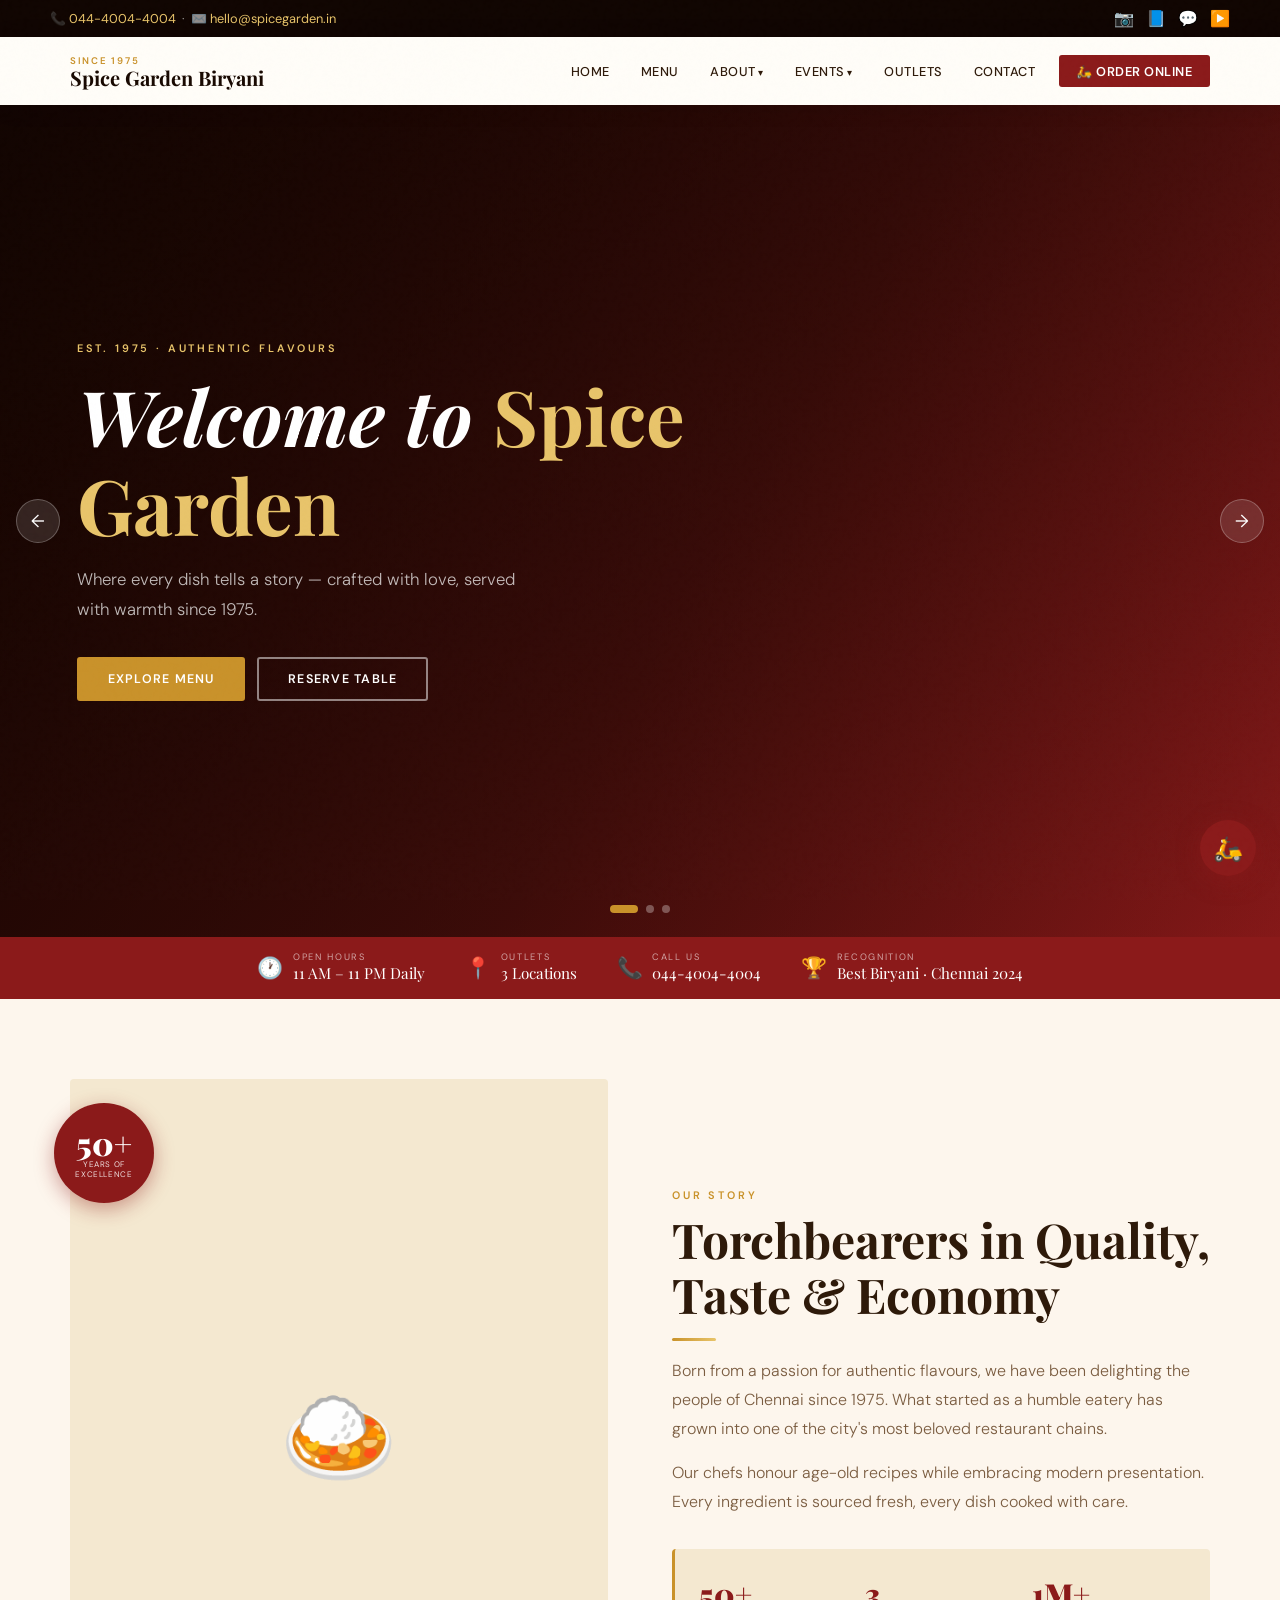
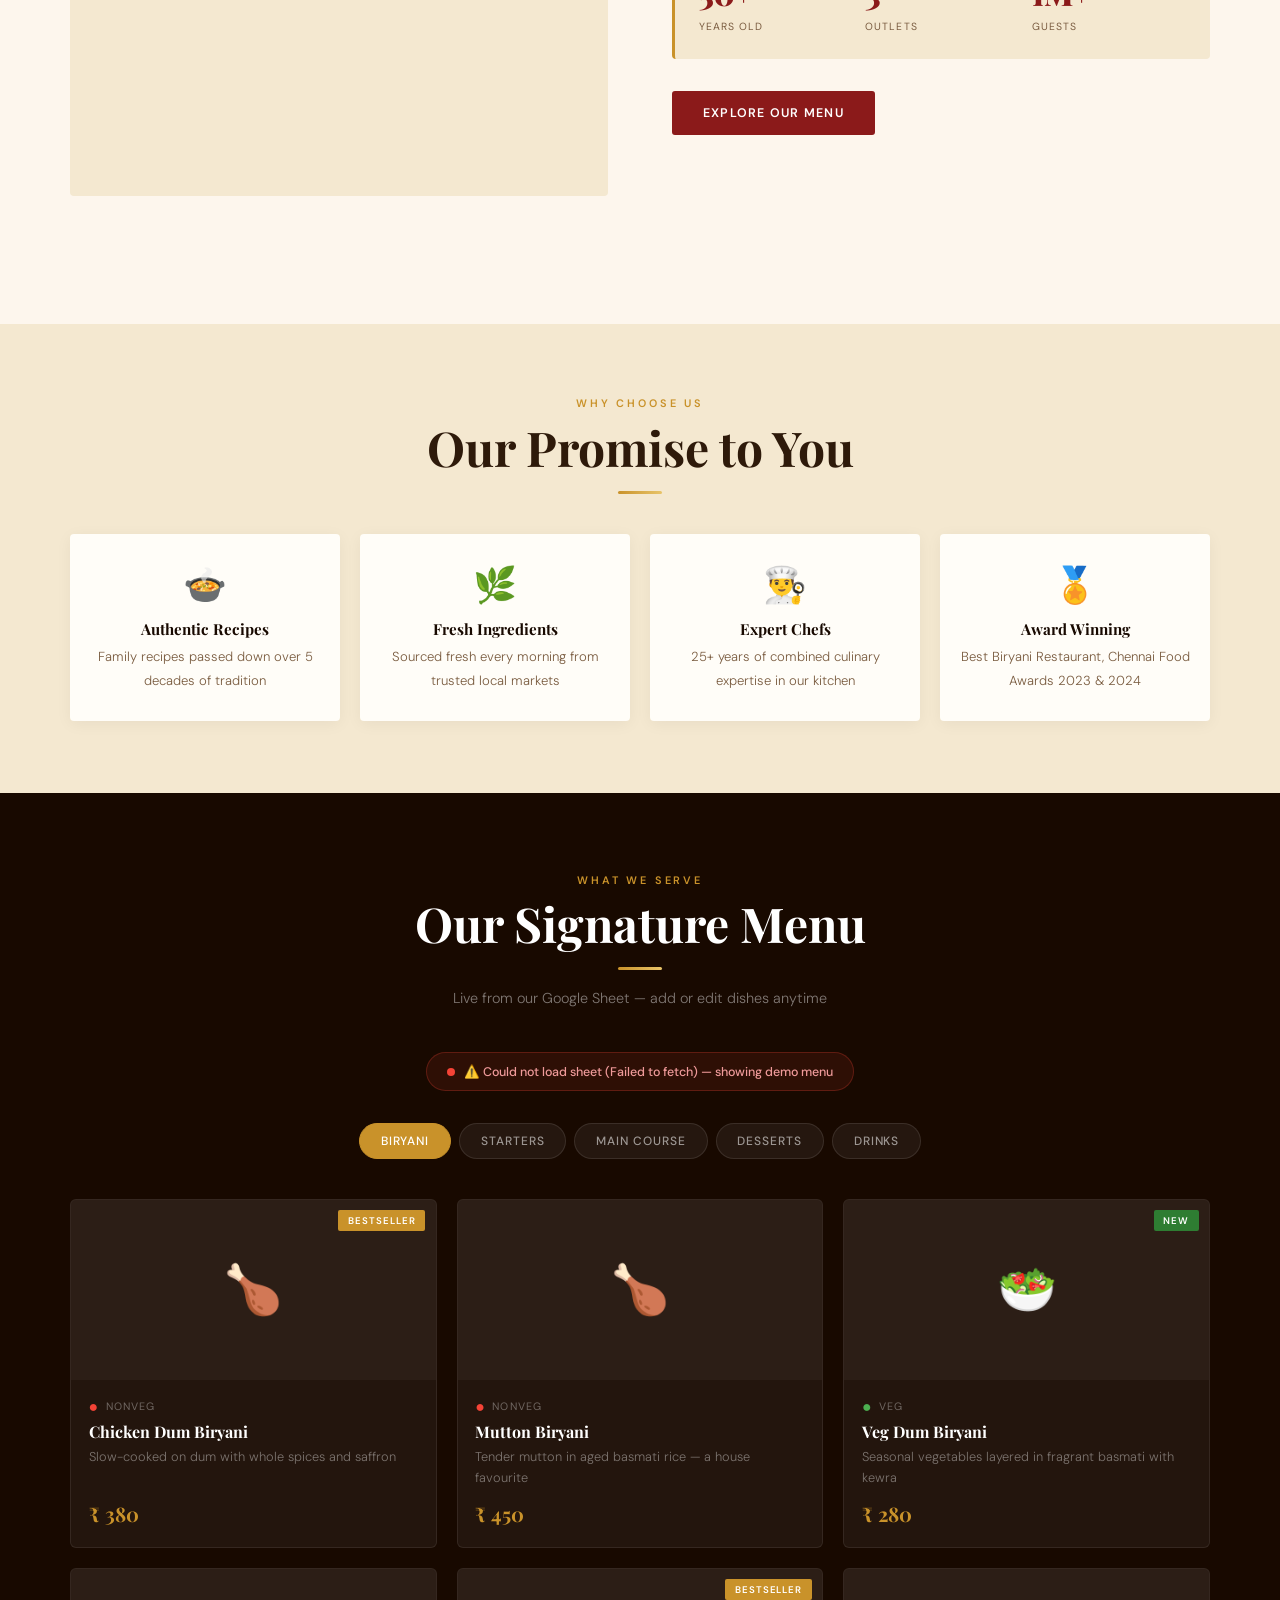
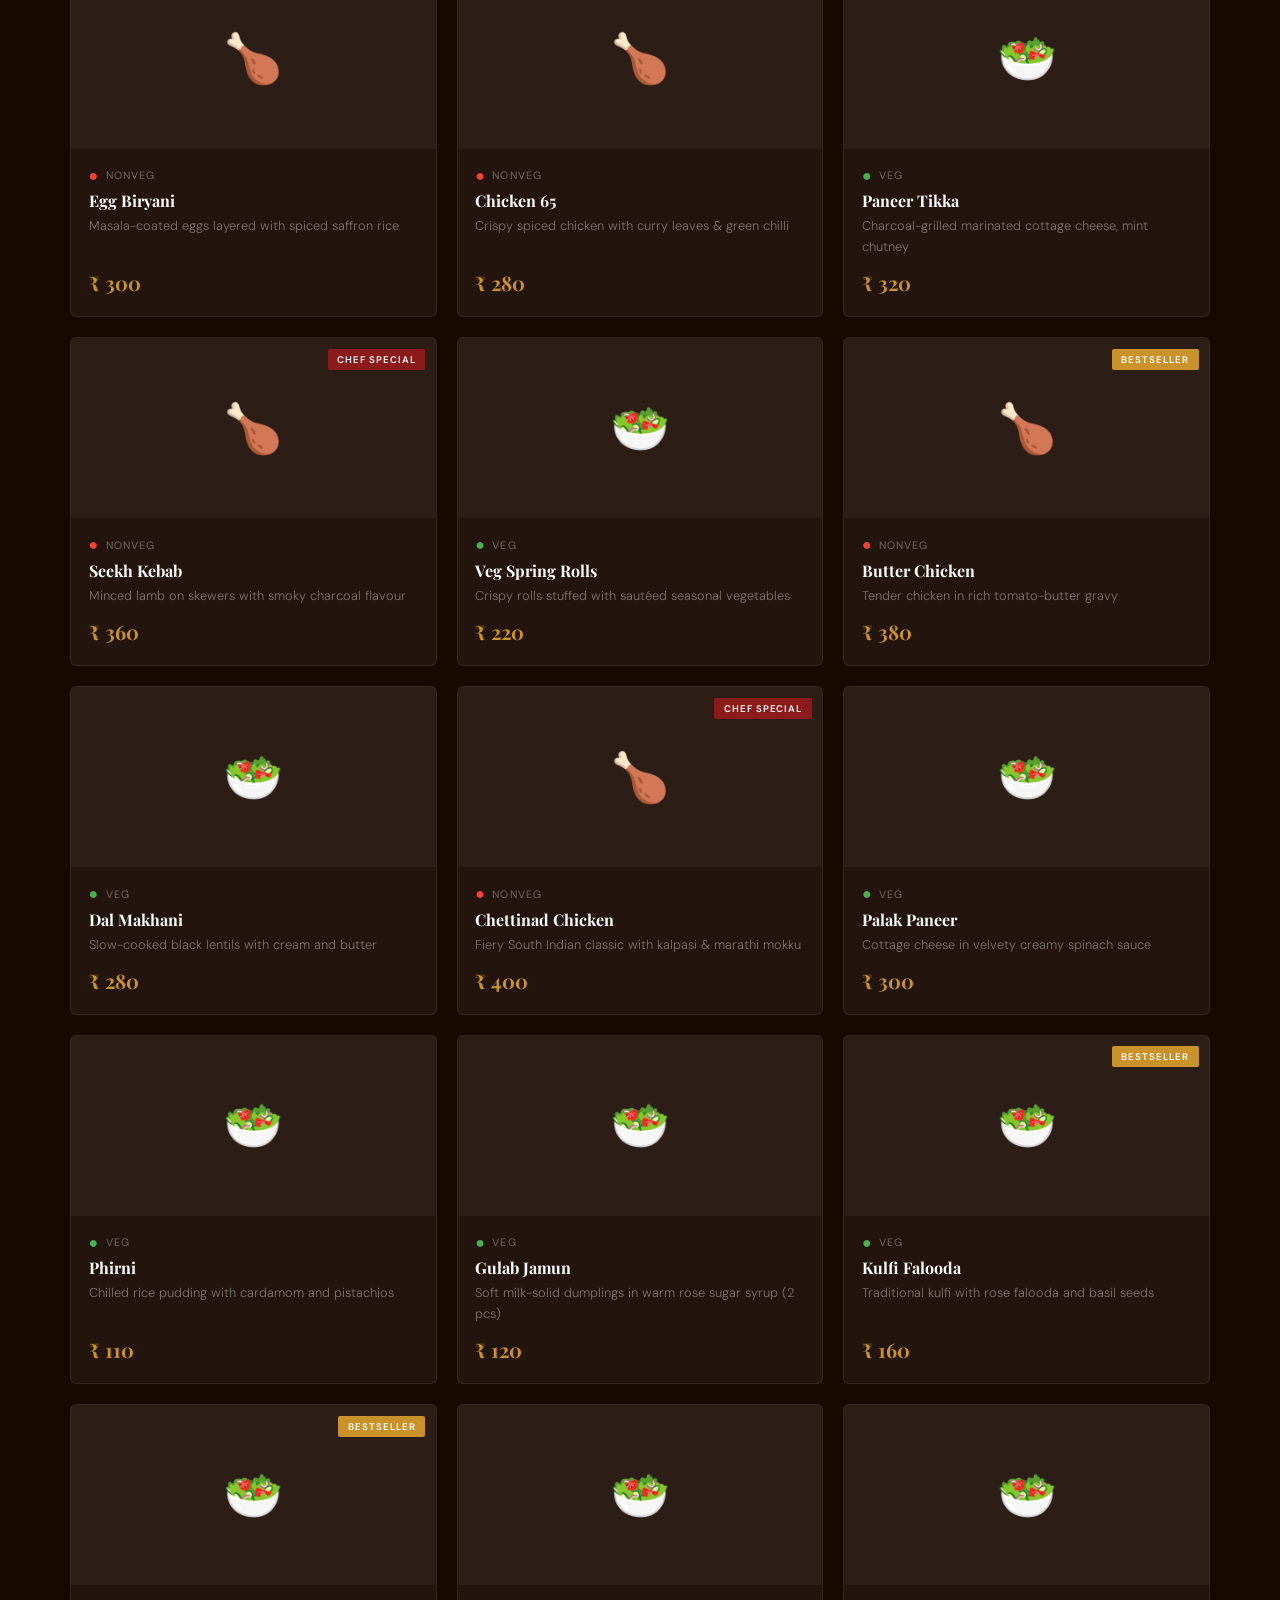
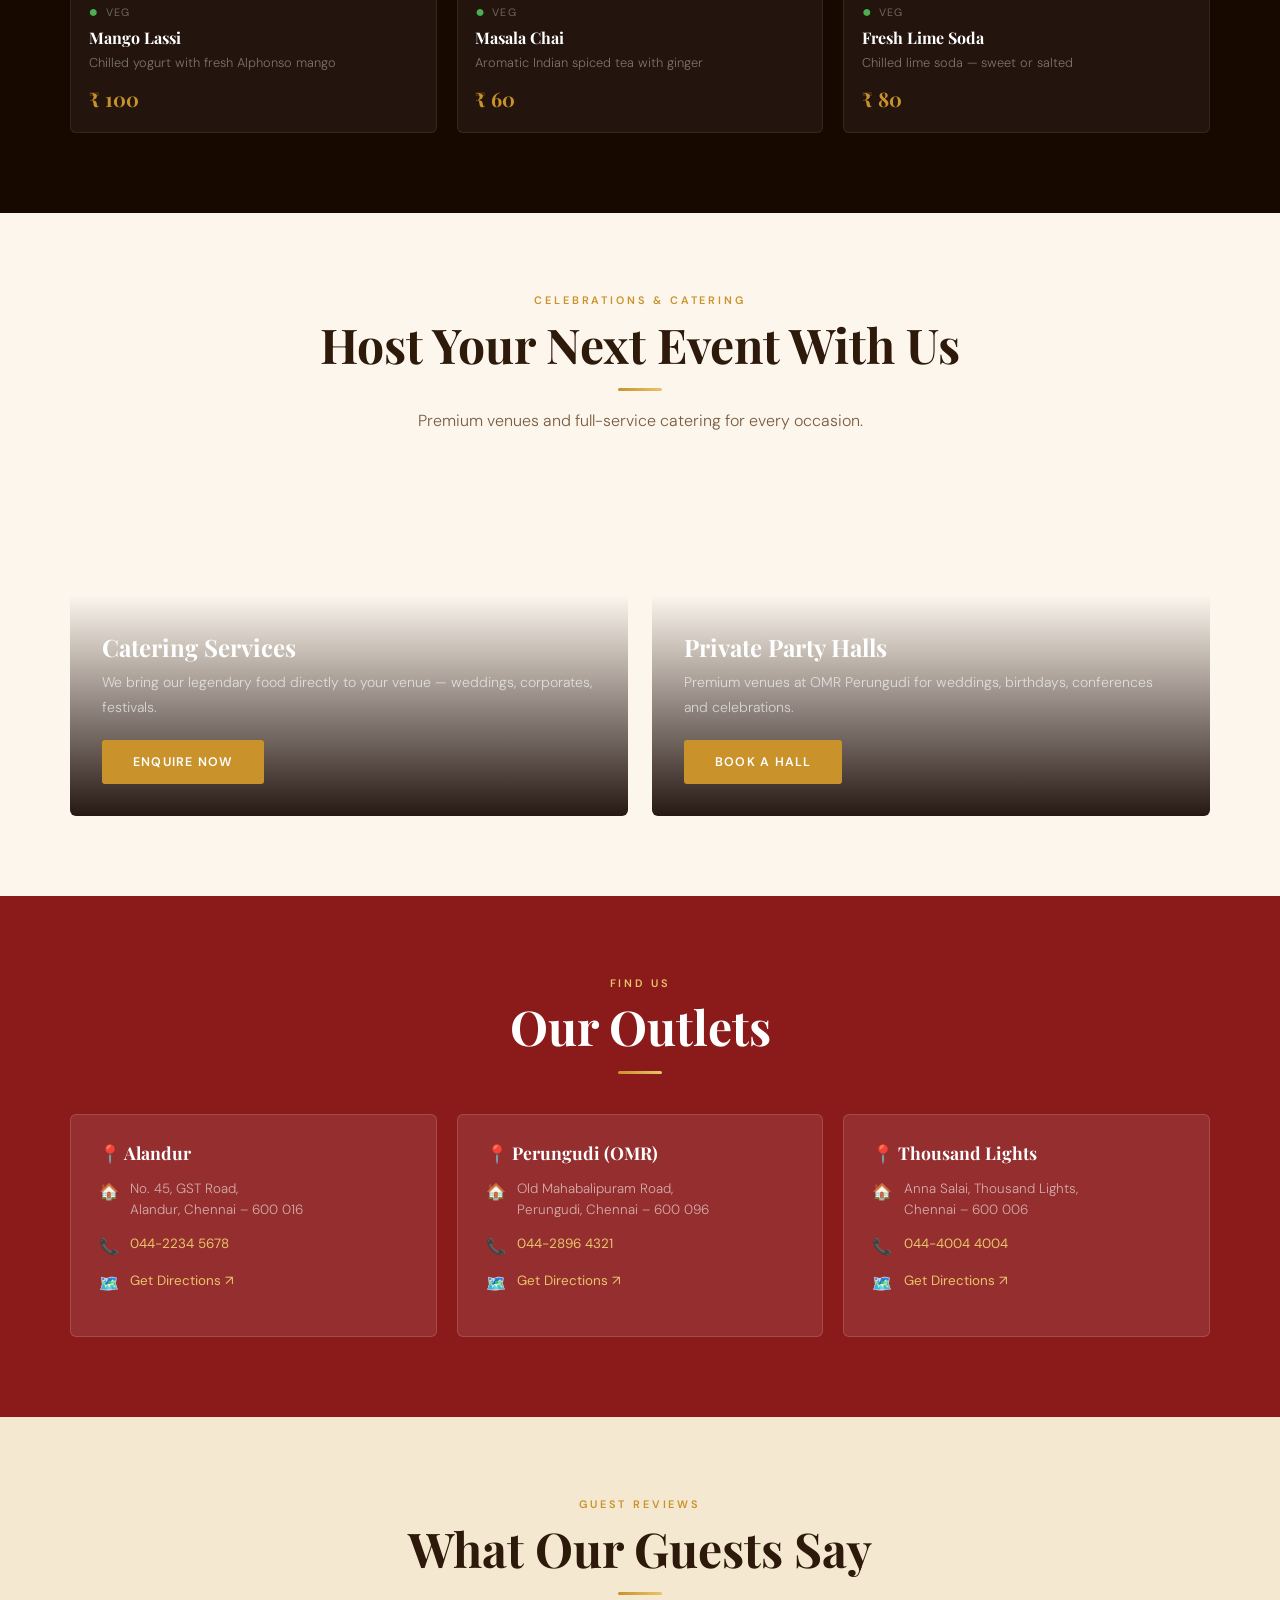
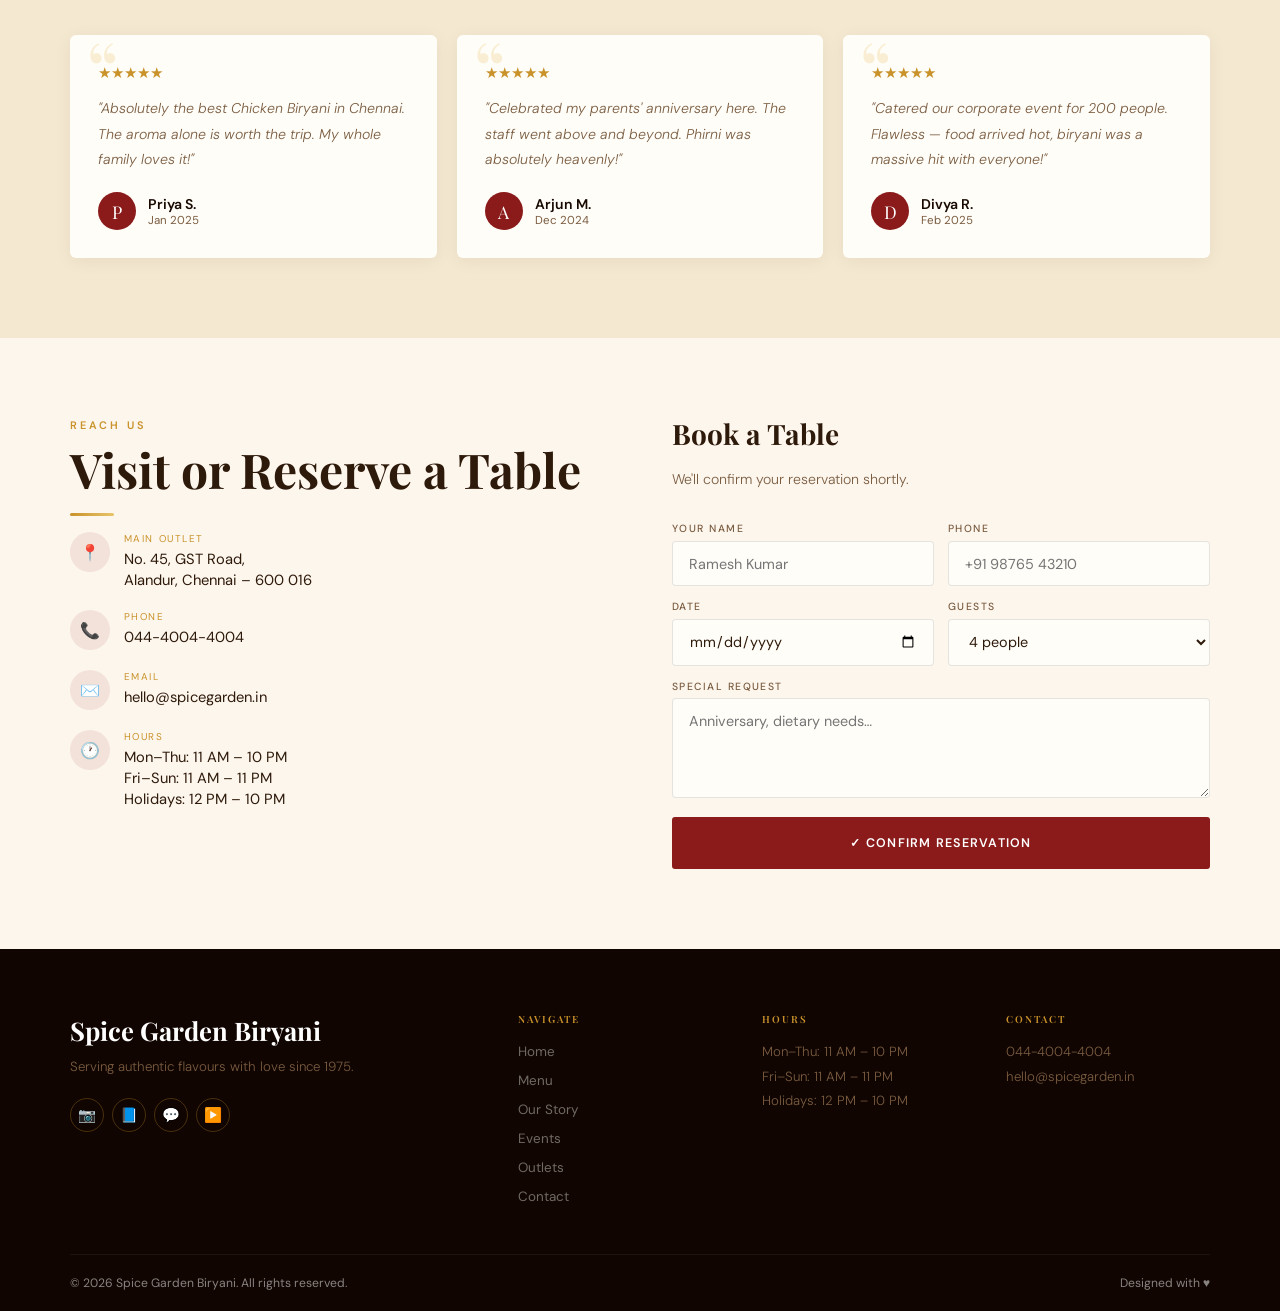
==== index.html @ 3b370349 "chnage" ====
<!DOCTYPE html>
<html lang="en">
<head>
<meta charset="UTF-8"/>
<meta name="viewport" content="width=device-width,initial-scale=1.0"/>
<title>Spice Garden Biryani</title>
<link rel="preconnect" href="https://fonts.googleapis.com"/>
<link href="https://fonts.googleapis.com/css2?family=Playfair+Display:ital,wght@0,700;0,900;1,400&family=DM+Sans:wght@300;400;500;600&display=swap" rel="stylesheet"/>
<style>
/* ═══════════════════════════════════════════════
   ROOT VARIABLES
═══════════════════════════════════════════════ */
:root{
  --red:#8b1a1a; --red2:#6e1212;
  --gold:#c9922a; --gold2:#e8c46a;
  --dark:#180900; --dark2:#100500;
  --cream:#fdf6ed; --cream2:#f4e8d0;
  --text:#2e1a0a; --muted:#7a5c40;
  --white:#fffdf8;
  --nav-h:68px;
}

/* ═══════════════════════════════════════════════
   RESET & BASE
═══════════════════════════════════════════════ */
*,*::before,*::after{box-sizing:border-box;margin:0;padding:0}
html{scroll-behavior:smooth;font-size:16px}
body{font-family:'DM Sans',sans-serif;background:var(--cream);color:var(--text);overflow-x:hidden}
img{display:block;max-width:100%}
a{text-decoration:none;color:inherit}
ul{list-style:none}
button{cursor:pointer;font-family:inherit}

h1,h2,h3,h4{font-family:'Playfair Display',serif;line-height:1.15}
h2{font-size:clamp(1.9rem,4vw,3rem);font-weight:700}
p{line-height:1.8;color:var(--muted);font-weight:300}

/* ── utilities ── */
.container{max-width:1180px;margin:0 auto;padding:0 1.25rem}
.tag{display:block;font-size:.68rem;letter-spacing:.26em;text-transform:uppercase;color:var(--gold);font-weight:600;margin-bottom:.6rem}
.gold-bar{width:44px;height:3px;background:linear-gradient(90deg,var(--gold),var(--gold2));border-radius:2px;margin:1rem 0}
.gold-bar.c{margin:1rem auto}

.btn{display:inline-flex;align-items:center;gap:.5rem;padding:.75rem 1.8rem;font-size:.78rem;letter-spacing:.1em;text-transform:uppercase;font-weight:600;border-radius:3px;border:2px solid transparent;transition:.25s;white-space:nowrap}
.btn-red{background:var(--red);color:#fff;border-color:var(--red)}.btn-red:hover{background:var(--red2);border-color:var(--red2)}
.btn-gold{background:var(--gold);color:#fff;border-color:var(--gold)}.btn-gold:hover{background:#a67520;border-color:#a67520}
.btn-outline{border-color:rgba(255,255,255,.5);color:#fff}.btn-outline:hover{background:rgba(255,255,255,.15);border-color:#fff}
.btn-outline-dark{border-color:var(--gold);color:var(--gold)}.btn-outline-dark:hover{background:var(--gold);color:#fff}

/* reveal */
.rev{opacity:0;transform:translateY(30px);transition:.7s ease}
.rev.in{opacity:1;transform:none}
.rev-d1{transition-delay:.1s}.rev-d2{transition-delay:.2s}.rev-d3{transition-delay:.3s}

/* grain */
body::after{content:'';position:fixed;inset:0;pointer-events:none;z-index:9999;
  background-image:url("data:image/svg+xml,%3Csvg viewBox='0 0 200 200' xmlns='http://www.w3.org/2000/svg'%3E%3Cfilter id='n'%3E%3CfeTurbulence type='fractalNoise' baseFrequency='.9' numOctaves='4' stitchTiles='stitch'/%3E%3C/filter%3E%3Crect width='100%25' height='100%25' filter='url(%23n)' opacity='.04'/%3E%3C/svg%3E");opacity:.4}

/* ═══════════════════════════════════════════════
   TOP BAR
═══════════════════════════════════════════════ */
#topbar{background:var(--dark2);padding:.5rem 1.25rem;font-size:.8rem;color:rgba(255,255,255,.55)}
#topbar .tb-inner{max-width:1180px;margin:0 auto;display:flex;align-items:center;justify-content:space-between;gap:1rem;flex-wrap:wrap}
#topbar a{color:var(--gold2);transition:.2s}#topbar a:hover{color:#fff}
.tb-socials{display:flex;gap:.75rem;font-size:1rem}

/* ═══════════════════════════════════════════════
   NAV
═══════════════════════════════════════════════ */
#nav{position:sticky;top:0;z-index:500;background:var(--white);height:var(--nav-h);box-shadow:0 2px 24px rgba(0,0,0,.09)}
.nav-wrap{max-width:1180px;margin:0 auto;padding:0 1.25rem;height:100%;display:flex;align-items:center;justify-content:space-between;gap:1rem}

/* logo */
.nav-logo{display:flex;align-items:center;gap:.7rem;flex-shrink:0}
.nav-logo img{height:46px;width:auto;object-fit:contain}
.nav-logo-txt strong{display:block;font-family:'Playfair Display',serif;font-size:1.25rem;color:var(--dark);line-height:1.1}
.nav-logo-txt span{display:block;font-size:.6rem;letter-spacing:.18em;text-transform:uppercase;color:var(--gold);font-weight:600}

/* desktop links */
.nav-links{display:flex;align-items:center;gap:.25rem}
.nav-links li{position:relative}
.nav-links li>a{display:block;padding:.5rem .85rem;font-size:.8rem;letter-spacing:.04em;text-transform:uppercase;font-weight:500;color:var(--text);border-radius:3px;transition:.2s}
.nav-links li>a:hover{color:var(--gold);background:rgba(201,146,42,.07)}
.nav-links .has-drop>a::after{content:' ▾';font-size:.6rem}
/* dropdown */
.nav-drop{display:none;position:absolute;top:calc(100% + .5rem);left:0;min-width:170px;background:var(--white);border-top:2px solid var(--gold);border-radius:0 0 4px 4px;box-shadow:0 8px 32px rgba(0,0,0,.12);z-index:600;padding:.3rem 0}
.nav-links .has-drop:hover .nav-drop{display:block}
.nav-drop a{display:block;padding:.6rem 1.1rem;font-size:.8rem;color:var(--muted);transition:.2s}
.nav-drop a:hover{color:var(--gold);background:var(--cream)}
/* order btn */
.nav-order-btn{background:var(--red);color:#fff!important;border-radius:3px;padding:.45rem 1.1rem!important;font-weight:600!important;margin-left:.35rem}
.nav-order-btn:hover{background:var(--red2)!important}

/* hamburger */
.hamburger{display:none;flex-direction:column;gap:5px;padding:.5rem;background:none;border:none}
.hamburger span{display:block;width:24px;height:2px;background:var(--dark);border-radius:1px;transition:.3s}
.hamburger.open span:nth-child(1){transform:translateY(7px) rotate(45deg)}
.hamburger.open span:nth-child(2){opacity:0}
.hamburger.open span:nth-child(3){transform:translateY(-7px) rotate(-45deg)}

/* mobile nav drawer */
.mobile-nav{display:none;position:fixed;inset:0;top:var(--nav-h);background:var(--dark);z-index:490;padding:2rem 1.5rem;flex-direction:column;gap:.5rem;overflow-y:auto}
.mobile-nav.open{display:flex}
.mobile-nav a{color:rgba(255,255,255,.8);font-size:1.05rem;padding:.85rem 1rem;border-bottom:1px solid rgba(255,255,255,.07);font-weight:500;display:block;transition:.2s}
.mobile-nav a:hover{color:var(--gold)}
.mobile-nav .mob-section{font-size:.65rem;letter-spacing:.2em;text-transform:uppercase;color:var(--gold);padding:.5rem 1rem 0;margin-top:.5rem}
.mobile-nav .mob-order{background:var(--red);color:#fff!important;border-radius:3px;text-align:center;margin-top:1rem}

/* ═══════════════════════════════════════════════
   HERO SLIDER
═══════════════════════════════════════════════ */
#hero{position:relative;height:calc(100vh - var(--nav-h));min-height:520px;overflow:hidden;background:var(--dark)}
.slides-wrap{display:flex;height:100%;transition:transform .85s cubic-bezier(.4,0,.2,1)}
.slide{min-width:100%;height:100%;position:relative;flex-shrink:0}
.slide-bg{position:absolute;inset:0;background-size:cover;background-position:center;transition:transform 7s linear}
.slide.act .slide-bg{transform:scale(1.05)}
.slide-ov{position:absolute;inset:0;background:linear-gradient(120deg,rgba(15,4,0,.82) 0%,rgba(15,4,0,.45) 55%,rgba(120,20,20,.2) 100%)}
.slide-body{position:relative;z-index:2;height:100%;display:flex;align-items:center;padding:0 clamp(1.25rem,6vw,7rem)}
.slide-inner{max-width:620px}
.slide-inner .slide-tag{color:var(--gold2);margin-bottom:1rem}
.slide-inner h1{color:#fff;font-size:clamp(2.4rem,6vw,5.5rem);margin-bottom:1rem;font-style:italic}
.slide-inner h1 em{font-style:normal;color:var(--gold2)}
.slide-inner p{color:rgba(255,255,255,.72);font-size:clamp(.9rem,2vw,1.05rem);margin-bottom:2rem;max-width:440px}
.slide-btns{display:flex;gap:.75rem;flex-wrap:wrap}
/* controls */
.slide-ctrl{position:absolute;top:50%;transform:translateY(-50%);z-index:10;width:44px;height:44px;border-radius:50%;background:rgba(255,255,255,.12);border:1.5px solid rgba(255,255,255,.25);color:#fff;font-size:1.1rem;display:flex;align-items:center;justify-content:center;transition:.25s;backdrop-filter:blur(4px)}
.slide-ctrl:hover{background:var(--gold);border-color:var(--gold)}
.prev-btn{left:1rem}.next-btn{right:1rem}
.slide-dots{position:absolute;bottom:1.5rem;left:50%;transform:translateX(-50%);display:flex;gap:.5rem;z-index:10}
.sdot{width:8px;height:8px;border-radius:4px;background:rgba(255,255,255,.3);cursor:pointer;transition:.3s;border:none}
.sdot.act{width:28px;background:var(--gold)}

/* ═══════════════════════════════════════════════
   INFO RIBBON
═══════════════════════════════════════════════ */
.ribbon{background:var(--red);padding:.9rem 1.25rem}
.ribbon-inner{max-width:1180px;margin:0 auto;display:flex;align-items:center;justify-content:center;gap:2.5rem;flex-wrap:wrap}
.rib-item{display:flex;align-items:center;gap:.6rem;text-align:left}
.rib-icon{font-size:1.3rem}
.rib-lbl{font-size:.58rem;letter-spacing:.18em;text-transform:uppercase;color:rgba(255,255,255,.6);display:block}
.rib-val{font-family:'Playfair Display',serif;font-size:.95rem;color:#fff}

/* ═══════════════════════════════════════════════
   ABOUT
═══════════════════════════════════════════════ */
#about{padding:5rem 0}
.about-grid{display:grid;grid-template-columns:1fr 1fr;gap:4rem;align-items:center}
/* images side */
.about-imgs{position:relative;padding-bottom:3rem}
.about-main-img{width:100%;aspect-ratio:3/4;object-fit:cover;border-radius:4px;display:block}
.about-main-ph{width:100%;aspect-ratio:3/4;background:var(--cream2);border-radius:4px;display:flex;align-items:center;justify-content:center;font-size:6rem;display:none}
.about-float-img{position:absolute;bottom:0;right:-1.5rem;width:58%;aspect-ratio:4/3;object-fit:cover;border:3px solid var(--white);border-radius:4px;box-shadow:0 12px 40px rgba(0,0,0,.15)}
.about-badge{position:absolute;top:1.5rem;left:-1rem;width:100px;height:100px;border-radius:50%;background:var(--red);color:#fff;display:flex;flex-direction:column;align-items:center;justify-content:center;box-shadow:0 6px 20px rgba(139,26,26,.4);z-index:2}
.about-badge .n{font-family:'Playfair Display',serif;font-size:2rem;font-weight:900;line-height:1}
.about-badge .l{font-size:.5rem;letter-spacing:.08em;text-transform:uppercase;opacity:.85;text-align:center}
/* text side */
.about-text h2{margin-bottom:.75rem}
.about-text p{margin-bottom:1rem}
.about-stats{display:grid;grid-template-columns:repeat(3,1fr);gap:.75rem;margin:2rem 0;padding:1.5rem;background:var(--cream2);border-radius:4px;border-left:3px solid var(--gold)}
.stat .n{font-family:'Playfair Display',serif;font-size:1.9rem;font-weight:900;color:var(--red);display:block}
.stat .l{font-size:.65rem;letter-spacing:.1em;text-transform:uppercase;color:var(--muted)}

/* ═══════════════════════════════════════════════
   WHY US
═══════════════════════════════════════════════ */
.why{background:var(--cream2);padding:4.5rem 0}
.why h2{text-align:center;margin-bottom:.5rem}
.why-grid{display:grid;grid-template-columns:repeat(4,1fr);gap:1.25rem;margin-top:2.5rem}
.why-card{background:var(--white);border-radius:4px;padding:1.75rem 1.25rem;text-align:center;box-shadow:0 3px 16px rgba(0,0,0,.05);transition:.3s}
.why-card:hover{transform:translateY(-4px);box-shadow:0 10px 30px rgba(0,0,0,.1)}
.why-card .ic{font-size:2.2rem;margin-bottom:.85rem}
.why-card h3{font-size:.95rem;margin-bottom:.4rem;color:var(--dark)}
.why-card p{font-size:.82rem;margin:0}

/* ═══════════════════════════════════════════════
   ██████  MENU — GOOGLE SHEETS LIVE  ██████
═══════════════════════════════════════════════ */
#menu{background:var(--dark);padding:5rem 0}
.menu-hdr{text-align:center;margin-bottom:2.5rem}
.menu-hdr .tag{color:var(--gold)}
.menu-hdr h2{color:#fff}
.menu-hdr p{color:rgba(255,255,255,.45);font-size:.9rem;margin-top:.4rem}

/* sheet status banner */
.sheet-status{display:flex;align-items:center;justify-content:center;gap:.6rem;padding:.65rem 1.25rem;border-radius:30px;font-size:.78rem;font-weight:500;margin:0 auto 2rem;max-width:fit-content}
.sheet-status.live{background:rgba(76,175,80,.15);color:#81c784;border:1px solid rgba(76,175,80,.3)}
.sheet-status.demo{background:rgba(255,152,0,.1);color:#ffb74d;border:1px solid rgba(255,152,0,.25)}
.sheet-status.err{background:rgba(244,67,54,.1);color:#ef9a9a;border:1px solid rgba(244,67,54,.25)}
.sheet-status .dot{width:8px;height:8px;border-radius:50%;flex-shrink:0}
.sheet-status.live .dot{background:#4caf50;animation:pulse-dot 2s infinite}
.sheet-status.demo .dot{background:#ff9800}
.sheet-status.err .dot{background:#f44336}
@keyframes pulse-dot{0%,100%{opacity:1}50%{opacity:.3}}

/* loading spinner */
.menu-loading{text-align:center;padding:4rem 0;color:rgba(255,255,255,.4)}
.spinner{width:44px;height:44px;border:3px solid rgba(255,255,255,.08);border-top-color:var(--gold);border-radius:50%;animation:spin 1s linear infinite;margin:0 auto 1rem}
@keyframes spin{to{transform:rotate(360deg)}}

/* category tabs */
.cat-tabs{display:flex;flex-wrap:wrap;justify-content:center;gap:.5rem;margin-bottom:2.5rem}
.cat-tab{padding:.55rem 1.3rem;background:rgba(255,255,255,.06);border:1px solid rgba(255,255,255,.1);color:rgba(255,255,255,.55);border-radius:30px;font-size:.75rem;letter-spacing:.08em;text-transform:uppercase;font-weight:500;transition:.25s;cursor:pointer}
.cat-tab:hover{color:rgba(255,255,255,.9);border-color:rgba(255,255,255,.3)}
.cat-tab.on{background:var(--gold);color:#fff;border-color:var(--gold)}

/* menu grid */
.menu-grid{display:grid;grid-template-columns:repeat(3,1fr);gap:1.25rem}
.m-card{background:rgba(255,255,255,.05);border:1px solid rgba(255,255,255,.08);border-radius:6px;overflow:hidden;position:relative;transition:.3s;display:flex;flex-direction:column}
.m-card:hover{transform:translateY(-4px);box-shadow:0 16px 44px rgba(0,0,0,.4);border-color:rgba(201,146,42,.3)}
/* dish image */
.m-img-wrap{position:relative;height:180px;overflow:hidden;flex-shrink:0}
.m-img-wrap img{width:100%;height:100%;object-fit:cover;transition:.4s}
.m-card:hover .m-img-wrap img{transform:scale(1.06)}
.m-img-ph{width:100%;height:100%;background:rgba(255,255,255,.04);display:flex;align-items:center;justify-content:center;font-size:3rem}
/* badge */
.m-badge{position:absolute;top:.65rem;right:.65rem;font-size:.6rem;letter-spacing:.1em;text-transform:uppercase;padding:.25rem .6rem;border-radius:2px;font-weight:600;z-index:2}
.badge-best{background:var(--gold);color:#fff}
.badge-new{background:#2e7d32;color:#fff}
.badge-chef{background:var(--red);color:#fff}
/* card body */
.m-body{padding:1rem 1.1rem 1.25rem;display:flex;flex-direction:column;flex:1}
.m-type{display:flex;align-items:center;gap:.4rem;font-size:.67rem;letter-spacing:.1em;text-transform:uppercase;color:rgba(255,255,255,.35);margin-bottom:.4rem}
.dot-v{color:#4caf50;font-size:1rem}.dot-nv{color:#f44336;font-size:1rem}
.m-body h3{font-size:1rem;color:#fff;margin-bottom:.35rem;font-family:'Playfair Display',serif;font-weight:700}
.m-body p{font-size:.8rem;color:rgba(255,255,255,.4);line-height:1.6;flex:1;margin:0 0 .75rem}
.m-price{font-family:'Playfair Display',serif;font-size:1.25rem;color:var(--gold);font-weight:700}
/* unavailable overlay */
.m-card.unavail{opacity:.4;pointer-events:none}
.m-card.unavail::after{content:'Currently Unavailable';position:absolute;inset:0;background:rgba(0,0,0,.6);display:flex;align-items:center;justify-content:center;color:rgba(255,255,255,.7);font-size:.75rem;letter-spacing:.12em;text-transform:uppercase}
/* no items */
.no-items{text-align:center;padding:3rem;color:rgba(255,255,255,.3);grid-column:1/-1}

/* ═══════════════════════════════════════════════
   EVENTS
═══════════════════════════════════════════════ */
#events{padding:5rem 0}
.events-grid{display:grid;grid-template-columns:1fr 1fr;gap:1.5rem;margin-top:2.5rem}
.ev-card{border-radius:6px;overflow:hidden;min-height:340px;position:relative;display:flex;align-items:flex-end}
.ev-bg{position:absolute;inset:0;background-size:cover;background-position:center;transition:.55s}
.ev-ph{position:absolute;inset:0;display:flex;align-items:center;justify-content:center;font-size:6rem;background:var(--cream2)}
.ev-card:hover .ev-bg{transform:scale(1.05)}
.ev-ov{position:absolute;inset:0;background:linear-gradient(to top,rgba(20,5,0,.92) 0%,transparent 65%)}
.ev-body{position:relative;z-index:2;padding:2rem}
.ev-body h3{color:#fff;font-size:1.5rem;margin-bottom:.5rem}
.ev-body p{color:rgba(255,255,255,.65);font-size:.88rem;margin-bottom:1.2rem}

/* ═══════════════════════════════════════════════
   OUTLETS
═══════════════════════════════════════════════ */
#outlets{background:var(--red);padding:5rem 0}
.outlets-grid{display:grid;grid-template-columns:repeat(3,1fr);gap:1.25rem;margin-top:2.5rem}
.out-card{background:rgba(255,255,255,.09);border:1px solid rgba(255,255,255,.14);border-radius:6px;padding:1.75rem;transition:.25s}
.out-card:hover{background:rgba(255,255,255,.15)}
.out-card h3{color:#fff;font-size:1.1rem;margin-bottom:1rem;font-family:'Playfair Display',serif}
.out-row{display:flex;align-items:flex-start;gap:.7rem;margin-bottom:.85rem}
.out-row .ic{font-size:1rem;flex-shrink:0;margin-top:.15rem}
.out-row p,.out-row a{font-size:.84rem;color:rgba(255,255,255,.6);margin:0;line-height:1.55}
.out-row a{color:var(--gold2);transition:.2s}.out-row a:hover{color:#fff}

/* ═══════════════════════════════════════════════
   TESTIMONIALS
═══════════════════════════════════════════════ */
#testi{background:var(--cream2);padding:5rem 0}
.testi-grid{display:grid;grid-template-columns:repeat(3,1fr);gap:1.25rem;margin-top:2.5rem}
.t-card{background:var(--white);border-radius:6px;padding:1.75rem;box-shadow:0 3px 18px rgba(0,0,0,.06);position:relative}
.t-card::before{content:'\201C';font-family:'Playfair Display',serif;font-size:5rem;color:var(--gold2);opacity:.25;position:absolute;top:-.4rem;left:1rem;line-height:1;pointer-events:none}
.stars{color:var(--gold);font-size:.95rem;margin-bottom:.85rem}
.t-card p{font-style:italic;font-size:.88rem;color:var(--muted);margin-bottom:1.25rem}
.t-auth{display:flex;align-items:center;gap:.75rem}
.t-av{width:38px;height:38px;border-radius:50%;background:var(--red);color:#fff;display:flex;align-items:center;justify-content:center;font-family:'Playfair Display',serif;font-size:1.1rem;flex-shrink:0}
.t-name{font-weight:600;font-size:.88rem;color:var(--dark)}
.t-date{font-size:.72rem;color:var(--muted)}

/* ═══════════════════════════════════════════════
   CONTACT
═══════════════════════════════════════════════ */
#contact{padding:5rem 0}
.contact-grid{display:grid;grid-template-columns:1fr 1fr;gap:4rem;align-items:start}
.contact-info h2{margin-bottom:1.25rem}
.c-row{display:flex;align-items:flex-start;gap:.85rem;margin-bottom:1.25rem}
.c-ic{width:40px;height:40px;border-radius:50%;background:rgba(139,26,26,.09);display:flex;align-items:center;justify-content:center;font-size:1rem;flex-shrink:0}
.c-lbl{font-size:.62rem;letter-spacing:.16em;text-transform:uppercase;color:var(--gold);display:block;margin-bottom:.2rem}
.c-val{font-size:.92rem;color:var(--text)}
.c-val a{color:var(--text);transition:.2s}.c-val a:hover{color:var(--gold)}
/* form */
.res-form{display:flex;flex-direction:column;gap:.85rem}
.res-form h3{font-size:1.75rem;margin-bottom:.2rem}
.f-row{display:grid;grid-template-columns:1fr 1fr;gap:.85rem}
.f-g label{font-size:.65rem;letter-spacing:.14em;text-transform:uppercase;color:var(--muted);display:block;margin-bottom:.35rem;font-weight:500}
.f-g input,.f-g select,.f-g textarea{width:100%;padding:.8rem 1rem;border:1.5px solid rgba(0,0,0,.1);border-radius:4px;font-family:'DM Sans',sans-serif;font-size:.9rem;color:var(--text);background:var(--white);outline:none;transition:.25s}
.f-g input:focus,.f-g select:focus,.f-g textarea:focus{border-color:var(--gold);box-shadow:0 0 0 3px rgba(201,146,42,.1)}
.f-g textarea{resize:vertical;min-height:100px}
.form-ok{display:none;background:rgba(76,175,80,.1);border:1px solid #4caf50;color:#2e7d32;padding:.9rem;border-radius:4px;text-align:center;font-size:.88rem;font-weight:500}

/* ═══════════════════════════════════════════════
   FOOTER
═══════════════════════════════════════════════ */
footer{background:var(--dark2);color:rgba(255,255,255,.5)}
.foot-top{padding:4rem 0 2.5rem;display:grid;grid-template-columns:2fr 1fr 1fr 1fr;gap:2.5rem}
.foot-brand strong{display:block;font-family:'Playfair Display',serif;font-size:1.6rem;color:#fff;margin-bottom:.5rem}
.foot-brand p{font-size:.83rem;margin:0 0 1.2rem}
.foot-socs{display:flex;gap:.5rem}
.f-soc{width:34px;height:34px;border-radius:50%;border:1px solid rgba(201,146,42,.3);display:flex;align-items:center;justify-content:center;color:var(--gold);font-size:.9rem;transition:.25s}
.f-soc:hover{background:var(--gold);color:#fff;border-color:var(--gold)}
.foot-col h4{font-size:.62rem;letter-spacing:.2em;text-transform:uppercase;color:var(--gold);margin-bottom:1rem;font-weight:600}
.foot-col ul li{margin-bottom:.5rem}
.foot-col ul li a{color:rgba(255,255,255,.4);font-size:.84rem;transition:.2s}
.foot-col ul li a:hover{color:var(--gold)}
.foot-col p{font-size:.83rem;line-height:1.85}
.foot-bottom{border-top:1px solid rgba(255,255,255,.06);padding:1.25rem 0;display:flex;justify-content:space-between;align-items:center;font-size:.76rem;flex-wrap:wrap;gap:.5rem}

/* float order btn */
.float-order{position:fixed;bottom:1.5rem;right:1.5rem;z-index:400;width:56px;height:56px;border-radius:50%;background:var(--red);color:#fff;display:flex;align-items:center;justify-content:center;font-size:1.5rem;box-shadow:0 5px 22px rgba(139,26,26,.5);transition:.3s;animation:fp 2s ease infinite}
.float-order:hover{transform:scale(1.12);background:var(--red2)}
@keyframes fp{0%,100%{box-shadow:0 5px 22px rgba(139,26,26,.5)}50%{box-shadow:0 5px 32px rgba(139,26,26,.8)}}

/* ═══════════════════════════════════════════════
   RESPONSIVE
═══════════════════════════════════════════════ */
@media(max-width:980px){
  .nav-links{display:none}
  .hamburger{display:flex}

  .about-grid{grid-template-columns:1fr;gap:3rem}
  .about-imgs{padding-bottom:4rem}
  .about-badge{left:.5rem;top:.5rem}

  .why-grid{grid-template-columns:1fr 1fr}
  .menu-grid{grid-template-columns:1fr 1fr}
  .events-grid{grid-template-columns:1fr}
  .outlets-grid{grid-template-columns:1fr 1fr}
  .testi-grid{grid-template-columns:1fr 1fr}
  .contact-grid{grid-template-columns:1fr;gap:3rem}
  .foot-top{grid-template-columns:1fr 1fr}
}

@media(max-width:640px){
  :root{--nav-h:60px}

  #topbar .tb-inner{justify-content:center;gap:.5rem}
  .tb-left{text-align:center;font-size:.72rem}

  .ribbon-inner{gap:1.2rem}
  .rib-item{flex-direction:column;text-align:center;gap:.2rem}

  h2{font-size:1.7rem}
  .about-float-img{display:none}
  .about-imgs{padding-bottom:0}
  .about-badge{position:static;margin:1rem auto 0;display:flex}
  .about-stats{grid-template-columns:repeat(3,1fr)}

  .why-grid{grid-template-columns:1fr 1fr}
  .menu-grid{grid-template-columns:1fr}
  .outlets-grid{grid-template-columns:1fr}
  .testi-grid{grid-template-columns:1fr}
  .events-grid{grid-template-columns:1fr}

  .f-row{grid-template-columns:1fr}
  .foot-top{grid-template-columns:1fr}
  .foot-bottom{flex-direction:column;text-align:center}
  .slide-btns{flex-direction:column;align-items:flex-start}
  .slide-ctrl{width:36px;height:36px;font-size:.9rem}
}

@media(max-width:380px){
  .why-grid{grid-template-columns:1fr}
  .about-stats{grid-template-columns:1fr 1fr}
}
</style>
</head>
<body>

<!-- ════ TOP BAR ════ -->
<div id="topbar">
  <div class="tb-inner">
    <div class="tb-left">
      📞 <a id="tb-phone" href="#">044-4004-4004</a>
      &nbsp;·&nbsp;
      ✉️ <a id="tb-email" href="#">hello@spicegarden.in</a>
    </div>
    <div class="tb-socials" id="tb-soc"></div>
  </div>
</div>

<!-- ════ NAV ════ -->
<nav id="nav">
  <div class="nav-wrap">
    <a href="#" class="nav-logo">
      <img src="images/logo.png" alt="Logo" id="logo-img" onerror="this.style.display='none'"/>
      <div class="nav-logo-txt">
        <span id="nav-since">Since 1975</span>
        <strong id="nav-name">Spice Garden Biryani</strong>
      </div>
    </a>

    <ul class="nav-links">
      <li><a href="#">Home</a></li>
      <li><a href="#menu">Menu</a></li>
      <li class="has-drop">
        <a href="#about">About</a>
        <div class="nav-drop">
          <a href="#about">Our Story</a>
          <a href="#about">Who We Are</a>
        </div>
      </li>
      <li class="has-drop">
        <a href="#events">Events</a>
        <div class="nav-drop">
          <a href="#events">Catering</a>
          <a href="#events">Party Halls</a>
        </div>
      </li>
      <li><a href="#outlets">Outlets</a></li>
      <li><a href="#contact">Contact</a></li>
      <li><a href="#" id="nav-order" class="nav-order-btn">🛵 Order Online</a></li>
    </ul>

    <button class="hamburger" id="ham" onclick="toggleNav()" aria-label="Menu">
      <span></span><span></span><span></span>
    </button>
  </div>
</nav>

<!-- ════ MOBILE NAV ════ -->
<nav class="mobile-nav" id="mob-nav">
  <a href="#" onclick="closeNav()">Home</a>
  <div class="mob-section">Menu & About</div>
  <a href="#menu" onclick="closeNav()">Menu</a>
  <a href="#about" onclick="closeNav()">Our Story</a>
  <div class="mob-section">Events</div>
  <a href="#events" onclick="closeNav()">Catering</a>
  <a href="#events" onclick="closeNav()">Party Halls</a>
  <div class="mob-section">Find Us</div>
  <a href="#outlets" onclick="closeNav()">Our Outlets</a>
  <a href="#contact" onclick="closeNav()">Contact Us</a>
  <a href="#" id="mob-order" class="mob-order" onclick="closeNav()">🛵 Order Online</a>
</nav>

<!-- ════ HERO SLIDER ════ -->
<section id="hero">
  <div class="slides-wrap" id="slides">
    <!-- Slide 1 -->
    <div class="slide act">
      <div class="slide-bg" id="bg0"
        style="background-image:url('images/hero1.jpg'),linear-gradient(135deg,#1a0500 0%,#8b1a1a 100%)"></div>
      <div class="slide-ov"></div>
      <div class="slide-body">
        <div class="slide-inner">
          <span class="tag slide-tag" id="s0tag">Est. 1975 · Authentic Flavours</span>
          <h1>Welcome to <em id="s0em">Spice Garden</em></h1>
          <p id="s0p">Where every dish tells a story — crafted with love, served with warmth since 1975.</p>
          <div class="slide-btns">
            <a href="#menu" class="btn btn-gold">Explore Menu</a>
            <a href="#contact" class="btn btn-outline">Reserve Table</a>
          </div>
        </div>
      </div>
    </div>
    <!-- Slide 2 -->
    <div class="slide">
      <div class="slide-bg"
        style="background-image:url('images/hero2.jpg'),linear-gradient(135deg,#2a0500 0%,#1a0900 100%)"></div>
      <div class="slide-ov"></div>
      <div class="slide-body">
        <div class="slide-inner">
          <span class="tag slide-tag">A Feast for the Senses</span>
          <h1>New Innovations on <em>Old Customs</em></h1>
          <p>Aromatic biryanis, rich gravies, fiery kebabs — every bite is a journey through heritage.</p>
          <div class="slide-btns">
            <a href="#menu" class="btn btn-gold">View Menu</a>
            <a href="#about" class="btn btn-outline">Our Story</a>
          </div>
        </div>
      </div>
    </div>
    <!-- Slide 3 -->
    <div class="slide">
      <div class="slide-bg"
        style="background-image:url('images/hero3.jpg'),linear-gradient(135deg,#0a0500 0%,#1a0900 100%)"></div>
      <div class="slide-ov"></div>
      <div class="slide-body">
        <div class="slide-inner">
          <span class="tag slide-tag">Events & Catering</span>
          <h1>A Place for <em>One and All</em></h1>
          <p>Premium party halls and catering for weddings, corporate events and all celebrations.</p>
          <div class="slide-btns">
            <a href="#events" class="btn btn-gold">Book Event</a>
            <a href="#outlets" class="btn btn-outline">Find Outlets</a>
          </div>
        </div>
      </div>
    </div>
  </div>
  <button class="slide-ctrl prev-btn" onclick="prevSlide()">&#8592;</button>
  <button class="slide-ctrl next-btn" onclick="nextSlide()">&#8594;</button>
  <div class="slide-dots" id="sdots"></div>
</section>

<!-- ════ RIBBON ════ -->
<div class="ribbon">
  <div class="ribbon-inner">
    <div class="rib-item"><span class="rib-icon">🕐</span><div><span class="rib-lbl">Open Hours</span><span class="rib-val" id="rib-h">11 AM – 11 PM Daily</span></div></div>
    <div class="rib-item"><span class="rib-icon">📍</span><div><span class="rib-lbl">Outlets</span><span class="rib-val" id="rib-o">3 Locations · Chennai</span></div></div>
    <div class="rib-item"><span class="rib-icon">📞</span><div><span class="rib-lbl">Call Us</span><span class="rib-val" id="rib-p">044-4004-4004</span></div></div>
    <div class="rib-item"><span class="rib-icon">🏆</span><div><span class="rib-lbl">Recognition</span><span class="rib-val" id="rib-a">Best Biryani · Chennai 2024</span></div></div>
  </div>
</div>

<!-- ════ ABOUT ════ -->
<section id="about">
  <div class="container">
    <div class="about-grid">
      <div class="about-imgs rev">
        <img src="images/about-main.jpg" alt="Restaurant" class="about-main-img" id="ab-main-img" onerror="this.style.display='none';document.getElementById('ab-ph').style.display='flex'"/>
        <div class="about-main-ph" id="ab-ph">🍛</div>
        <img src="images/about-float.jpg" alt="Kitchen" class="about-float-img" onerror="this.style.display='none'"/>
        <div class="about-badge">
          <span class="n" id="ab-yr">50+</span>
          <span class="l">Years of<br/>Excellence</span>
        </div>
      </div>
      <div class="about-text rev rev-d2">
        <span class="tag">Our Story</span>
        <h2 id="ab-title">Torchbearers in Quality, Taste & Economy</h2>
        <div class="gold-bar"></div>
        <p id="ab-p1">Born from a passion for authentic flavours, we have been delighting the people of Chennai since 1975. What started as a humble eatery has grown into one of the city's most beloved restaurant chains.</p>
        <p id="ab-p2">Our chefs honour age-old recipes while embracing modern presentation. Every ingredient is sourced fresh, every dish cooked with care.</p>
        <div class="about-stats">
          <div class="stat"><span class="n" id="st1n">50+</span><span class="l" id="st1l">Years Old</span></div>
          <div class="stat"><span class="n" id="st2n">3</span><span class="l" id="st2l">Outlets</span></div>
          <div class="stat"><span class="n" id="st3n">1M+</span><span class="l" id="st3l">Guests</span></div>
        </div>
        <a href="#menu" class="btn btn-red">Explore Our Menu</a>
      </div>
    </div>
  </div>
</section>

<!-- ════ WHY US ════ -->
<section class="why">
  <div class="container">
    <div class="rev" style="text-align:center">
      <span class="tag">Why Choose Us</span>
      <h2>Our Promise to You</h2>
      <div class="gold-bar c"></div>
    </div>
    <div class="why-grid" id="why-grid"></div>
  </div>
</section>

<!-- ════ MENU — GOOGLE SHEETS LIVE ════ -->
<section id="menu">
  <div class="container">
    <div class="menu-hdr rev">
      <span class="tag">What We Serve</span>
      <h2>Our Signature Menu</h2>
      <div class="gold-bar c"></div>
      <p id="menu-sub">Live from our Google Sheet — add or edit dishes anytime</p>
    </div>

    <!-- Sheet connection status -->
    <div class="sheet-status demo" id="sheet-status">
      <span class="dot"></span>
      <span id="sheet-status-txt">Connecting to Google Sheet…</span>
    </div>

    <!-- Menu renders here -->
    <div id="menu-area">
      <div class="menu-loading" id="menu-loading">
        <div class="spinner"></div>
        <p>Loading menu…</p>
      </div>
    </div>
  </div>
</section>

<!-- ════ EVENTS ════ -->
<section id="events">
  <div class="container">
    <div class="rev" style="text-align:center">
      <span class="tag">Celebrations & Catering</span>
      <h2>Host Your Next Event With Us</h2>
      <div class="gold-bar c"></div>
      <p style="max-width:500px;margin:.4rem auto 0">Premium venues and full-service catering for every occasion.</p>
    </div>
    <div class="events-grid rev" id="events-grid"></div>
  </div>
</section>

<!-- ════ OUTLETS ════ -->
<section id="outlets">
  <div class="container">
    <div class="rev" style="text-align:center">
      <span class="tag" style="color:var(--gold2)">Find Us</span>
      <h2 style="color:#fff">Our Outlets</h2>
      <div class="gold-bar c"></div>
    </div>
    <div class="outlets-grid rev" id="outlets-grid"></div>
  </div>
</section>

<!-- ════ TESTIMONIALS ════ -->
<section id="testi">
  <div class="container">
    <div class="rev" style="text-align:center">
      <span class="tag">Guest Reviews</span>
      <h2>What Our Guests Say</h2>
      <div class="gold-bar c"></div>
    </div>
    <div class="testi-grid rev" id="testi-grid"></div>
  </div>
</section>

<!-- ════ CONTACT ════ -->
<section id="contact">
  <div class="container">
    <div class="contact-grid">
      <div class="rev">
        <span class="tag">Reach Us</span>
        <h2>Visit or Reserve a Table</h2>
        <div class="gold-bar"></div>
        <div id="c-details"></div>
      </div>
      <div class="rev rev-d2">
        <div class="res-form">
          <h3>Book a Table</h3>
          <p style="margin-bottom:1rem;font-size:.88rem">We'll confirm your reservation shortly.</p>
          <div class="f-row">
            <div class="f-g"><label>Your Name</label><input type="text" id="fn" placeholder="Ramesh Kumar"/></div>
            <div class="f-g"><label>Phone</label><input type="tel" id="fp" placeholder="+91 98765 43210"/></div>
          </div>
          <div class="f-row">
            <div class="f-g"><label>Date</label><input type="date" id="fd"/></div>
            <div class="f-g"><label>Guests</label>
              <select id="fg"><option>1 person</option><option>2 people</option><option selected>4 people</option><option>6 people</option><option>8+ people</option></select>
            </div>
          </div>
          <div class="f-g"><label>Special Request</label><textarea id="fm" placeholder="Anniversary, dietary needs…"></textarea></div>
          <button class="btn btn-red" style="width:100%;justify-content:center;padding:1rem" onclick="submitRes()">✓ Confirm Reservation</button>
          <div class="form-ok" id="form-ok">✅ Thank you! We'll confirm your table soon.</div>
        </div>
      </div>
    </div>
  </div>
</section>

<!-- ════ FOOTER ════ -->
<footer>
  <div class="container">
    <div class="foot-top">
      <div class="foot-brand">
        <strong id="ft-name">Spice Garden Biryani</strong>
        <p id="ft-tag">Serving authentic flavours with love since 1975.</p>
        <div class="foot-socs" id="ft-soc"></div>
      </div>
      <div class="foot-col">
        <h4>Navigate</h4>
        <ul>
          <li><a href="#">Home</a></li>
          <li><a href="#menu">Menu</a></li>
          <li><a href="#about">Our Story</a></li>
          <li><a href="#events">Events</a></li>
          <li><a href="#outlets">Outlets</a></li>
          <li><a href="#contact">Contact</a></li>
        </ul>
      </div>
      <div class="foot-col">
        <h4>Hours</h4>
        <p id="ft-hrs"></p>
      </div>
      <div class="foot-col">
        <h4>Contact</h4>
        <p id="ft-ct"></p>
      </div>
    </div>
    <div class="foot-bottom">
      <span id="ft-copy">© 2025 Spice Garden Biryani</span>
      <span>Designed with ♥</span>
    </div>
  </div>
</footer>

<!-- Floating order button -->
<a href="#" class="float-order" id="float-order" title="Order Online">🛵</a>

<!-- ═══════════════════════════════════════════════════════════
     ███████╗ ██████╗ ██████╗ ███████╗
     ██╔════╝██╔═══██╗██╔══██╗██╔════╝
     ██║     ██║   ██║██████╔╝█████╗
     ██║     ██║   ██║██╔══██╗██╔══╝
     ╚██████╗╚██████╔╝██║  ██║███████╗
      ╚═════╝ ╚═════╝ ╚═╝  ╚═╝╚══════╝

  EDIT ONLY THE CONFIG BELOW — everything is auto-populated
═══════════════════════════════════════════════════════════ -->
<script>
const CONFIG = {
  name:       "Spice Garden Biryani",
  tagline:    "Serving authentic flavours with love since 1975.",
  since:      "1975",
  phone:      "044-4004-4004",
  email:      "hello@spicegarden.in",
  orderLink:  "https://www.zomato.com/",
  award:      "Best Biryani · Chennai 2024",
  hoursShort: "11 AM – 11 PM Daily",
  hoursLong:  "Mon–Thu: 11 AM – 10 PM\nFri–Sun: 11 AM – 11 PM\nHolidays: 12 PM – 10 PM",
  slide0Em:   "Spice Garden",
  abYears:    "50+",
  abTitle:    "Torchbearers in Quality, Taste & Economy",
  abP1:       "Born from a passion for authentic flavours, we have been delighting the people of Chennai since 1975. What started as a humble eatery has grown into one of the city's most beloved restaurant chains.",
  abP2:       "Our chefs honour age-old recipes while embracing modern presentation. Every ingredient is sourced fresh, every dish cooked with care.",
  stats: [
    { n:"50+", l:"Years Old" },
    { n:"3",   l:"Outlets"   },
    { n:"1M+", l:"Guests"    },
  ],
  whyUs: [
    { ic:"🍲", title:"Authentic Recipes",  desc:"Family recipes passed down over 5 decades of tradition" },
    { ic:"🌿", title:"Fresh Ingredients",  desc:"Sourced fresh every morning from trusted local markets"  },
    { ic:"👨‍🍳",title:"Expert Chefs",     desc:"25+ years of combined culinary expertise in our kitchen"  },
    { ic:"🏅", title:"Award Winning",      desc:"Best Biryani Restaurant, Chennai Food Awards 2023 & 2024" },
  ],
  events: [
    { title:"Catering Services",   desc:"We bring our legendary food directly to your venue — weddings, corporates, festivals.",  image:"images/catering.jpg",   emoji:"🍽️", btn:"Enquire Now",  href:"#contact" },
    { title:"Private Party Halls", desc:"Premium venues at OMR Perungudi for weddings, birthdays, conferences and celebrations.", image:"images/partyhall.jpg",  emoji:"🎉", btn:"Book a Hall",  href:"#contact" },
  ],
  outlets: [
    { name:"Alandur",         address:"No. 45, GST Road,\nAlandur, Chennai – 600 016",               phone:"044-2234 5678", map:"https://maps.google.com/?q=Alandur+Chennai" },
    { name:"Perungudi (OMR)", address:"Old Mahabalipuram Road,\nPerungudi, Chennai – 600 096",       phone:"044-2896 4321", map:"https://maps.google.com/?q=Perungudi+OMR+Chennai" },
    { name:"Thousand Lights",  address:"Anna Salai, Thousand Lights,\nChennai – 600 006",            phone:"044-4004 4004", map:"https://maps.google.com/?q=Thousand+Lights+Chennai" },
  ],
  testimonials: [
    { name:"Priya S.",  date:"Jan 2025", stars:5, review:"Absolutely the best Chicken Biryani in Chennai. The aroma alone is worth the trip. My whole family loves it!" },
    { name:"Arjun M.",  date:"Dec 2024", stars:5, review:"Celebrated my parents' anniversary here. The staff went above and beyond. Phirni was absolutely heavenly!" },
    { name:"Divya R.",  date:"Feb 2025", stars:5, review:"Catered our corporate event for 200 people. Flawless — food arrived hot, biryani was a massive hit with everyone!" },
  ],
  socials: {
    instagram: "https://instagram.com/",
    facebook:  "https://facebook.com/",
    whatsapp:  "https://wa.me/914440044004",
    youtube:   "https://youtube.com/",
  },

  /* ═══════════════════════════════════════════
     GOOGLE SHEET MENU — HOW TO CONNECT:

     1. Open Google Sheets → create a new sheet
     2. First tab: rename to "Menu"
     3. Row 1 must have EXACTLY these headers:
        Category | Name | Description | Price | Type | ImageURL | Badge | Available

     4. File → Share → Publish to web
        → Select tab "Menu" → Select "CSV" → Publish
     5. Copy the URL and paste below

     COLUMN GUIDE:
        Category    → Biryani / Starters / Main Course / etc.
        Name        → Dish name
        Description → Short text
        Price       → Numbers only e.g. 380
        Type        → Veg   OR   NonVeg
        ImageURL    → Paste a direct image URL OR leave blank
        Badge       → Bestseller  OR  New  OR  Chef Special  OR  (empty)
        Available   → Yes  OR  No
  ═══════════════════════════════════════════ */
  sheetCSV: "https://docs.google.com/spreadsheets/d/e/2PACX-1vQ5nrT4MebZBW-Az3Efq-hRzfQm-R8ehCKYGVqk6H4Zs6Z3u4RBlYcE52SV9tQ2yT0PtcUNdh7_UXfQ/pub?output=csv",
  /* PASTE YOUR URL ABOVE 👆
     Example:
     sheetCSV: "https://docs.google.com/spreadsheets/d/YOUR_SHEET_ID/pub?gid=0&single=true&output=csv",
  */

  /* ═══════════════════════════════════════════
     RESERVATION FORM → GOOGLE SHEET (optional)
     Paste Google Apps Script Web App URL here:
  ═══════════════════════════════════════════ */
  formURL: "",
};

/* ═══ DEMO DATA (shown when Sheet not connected) ═══ */
const DEMO = [
  {Category:"Biryani",     Name:"Chicken Dum Biryani",  Description:"Slow-cooked on dum with whole spices and saffron",             Price:"380", Type:"NonVeg", ImageURL:"https://upload.wikimedia.org/wikipedia/commons/thumb/6/65/Biryani_at_Bawarchi.jpg/320px-Biryani_at_Bawarchi.jpg", Badge:"Bestseller", Available:"Yes"},
  {Category:"Biryani",     Name:"Mutton Biryani",        Description:"Tender mutton in aged basmati rice — a house favourite",        Price:"450", Type:"NonVeg", ImageURL:"", Badge:"",           Available:"Yes"},
  {Category:"Biryani",     Name:"Veg Dum Biryani",       Description:"Seasonal vegetables layered in fragrant basmati with kewra",   Price:"280", Type:"Veg",    ImageURL:"", Badge:"New",        Available:"Yes"},
  {Category:"Biryani",     Name:"Egg Biryani",            Description:"Masala-coated eggs layered with spiced saffron rice",          Price:"300", Type:"NonVeg", ImageURL:"", Badge:"",           Available:"Yes"},
  {Category:"Starters",   Name:"Chicken 65",             Description:"Crispy spiced chicken with curry leaves & green chilli",        Price:"280", Type:"NonVeg", ImageURL:"https://upload.wikimedia.org/wikipedia/commons/thumb/c/c5/Chicken-65.jpg/320px-Chicken-65.jpg", Badge:"Bestseller", Available:"Yes"},
  {Category:"Starters",   Name:"Paneer Tikka",           Description:"Charcoal-grilled marinated cottage cheese, mint chutney",       Price:"320", Type:"Veg",    ImageURL:"", Badge:"",           Available:"Yes"},
  {Category:"Starters",   Name:"Seekh Kebab",            Description:"Minced lamb on skewers with smoky charcoal flavour",            Price:"360", Type:"NonVeg", ImageURL:"", Badge:"Chef Special",Available:"Yes"},
  {Category:"Starters",   Name:"Veg Spring Rolls",       Description:"Crispy rolls stuffed with sautéed seasonal vegetables",         Price:"220", Type:"Veg",    ImageURL:"", Badge:"",           Available:"Yes"},
  {Category:"Main Course",Name:"Butter Chicken",         Description:"Tender chicken in rich tomato-butter gravy",                    Price:"380", Type:"NonVeg", ImageURL:"", Badge:"Bestseller", Available:"Yes"},
  {Category:"Main Course",Name:"Dal Makhani",            Description:"Slow-cooked black lentils with cream and butter",               Price:"280", Type:"Veg",    ImageURL:"", Badge:"",           Available:"Yes"},
  {Category:"Main Course",Name:"Chettinad Chicken",      Description:"Fiery South Indian classic with kalpasi & marathi mokku",       Price:"400", Type:"NonVeg", ImageURL:"", Badge:"Chef Special",Available:"Yes"},
  {Category:"Main Course",Name:"Palak Paneer",           Description:"Cottage cheese in velvety creamy spinach sauce",                Price:"300", Type:"Veg",    ImageURL:"", Badge:"",           Available:"Yes"},
  {Category:"Desserts",   Name:"Phirni",                 Description:"Chilled rice pudding with cardamom and pistachios",             Price:"110", Type:"Veg",    ImageURL:"", Badge:"",           Available:"Yes"},
  {Category:"Desserts",   Name:"Gulab Jamun",            Description:"Soft milk-solid dumplings in warm rose sugar syrup (2 pcs)",    Price:"120", Type:"Veg",    ImageURL:"", Badge:"",           Available:"Yes"},
  {Category:"Desserts",   Name:"Kulfi Falooda",          Description:"Traditional kulfi with rose falooda and basil seeds",           Price:"160", Type:"Veg",    ImageURL:"", Badge:"Bestseller", Available:"Yes"},
  {Category:"Drinks",     Name:"Mango Lassi",            Description:"Chilled yogurt with fresh Alphonso mango",                      Price:"100", Type:"Veg",    ImageURL:"", Badge:"Bestseller", Available:"Yes"},
  {Category:"Drinks",     Name:"Masala Chai",            Description:"Aromatic Indian spiced tea with ginger",                        Price:"60",  Type:"Veg",    ImageURL:"", Badge:"",           Available:"Yes"},
  {Category:"Drinks",     Name:"Fresh Lime Soda",        Description:"Chilled lime soda — sweet or salted",                          Price:"80",  Type:"Veg",    ImageURL:"", Badge:"",           Available:"Yes"},
];

/* ═══════════════════════════════════════
   BOOT
═══════════════════════════════════════ */
function boot(){
  /* topbar */
  const tbp = document.getElementById('tb-phone');
  tbp.textContent = CONFIG.phone; tbp.href = `tel:${CONFIG.phone}`;
  const tbe = document.getElementById('tb-email');
  tbe.textContent = CONFIG.email; tbe.href = `mailto:${CONFIG.email}`;
  buildSocials('tb-soc', true);

  /* nav */
  document.getElementById('nav-name').textContent = CONFIG.name;
  document.getElementById('nav-since').textContent = `Since ${CONFIG.since}`;
  document.getElementById('nav-order').href = CONFIG.orderLink;
  document.getElementById('mob-order').href = CONFIG.orderLink;

  /* hero */
  document.getElementById('s0em').textContent = CONFIG.slide0Em || CONFIG.name;

  /* ribbon */
  document.getElementById('rib-h').textContent = CONFIG.hoursShort;
  document.getElementById('rib-o').textContent = `${CONFIG.outlets.length} Locations`;
  document.getElementById('rib-p').textContent = CONFIG.phone;
  document.getElementById('rib-a').textContent = CONFIG.award;

  /* about */
  document.getElementById('ab-yr').textContent = CONFIG.abYears;
  document.getElementById('ab-title').textContent = CONFIG.abTitle;
  document.getElementById('ab-p1').textContent = CONFIG.abP1;
  document.getElementById('ab-p2').textContent = CONFIG.abP2;
  CONFIG.stats.forEach((s,i)=>{
    document.getElementById(`st${i+1}n`).textContent = s.n;
    document.getElementById(`st${i+1}l`).textContent = s.l;
  });

  /* why us */
  const wg = document.getElementById('why-grid');
  CONFIG.whyUs.forEach((w,i)=>{
    const d = document.createElement('div');
    d.className = `why-card rev rev-d${Math.min(i,3)}`;
    d.innerHTML = `<div class="ic">${w.ic}</div><h3>${w.title}</h3><p>${w.desc}</p>`;
    wg.appendChild(d);
  });

  /* events */
  const eg = document.getElementById('events-grid');
  CONFIG.events.forEach(ev=>{
    eg.innerHTML += `<div class="ev-card">
      <div class="ev-bg" style="background-image:url('${ev.image}')"></div>
      <div class="ev-ph" style="${ev.image?'display:none':''}"> ${ev.emoji}</div>
      <div class="ev-ov"></div>
      <div class="ev-body">
        <h3>${ev.title}</h3><p>${ev.desc}</p>
        <a href="${ev.href}" class="btn btn-gold">${ev.btn}</a>
      </div>
    </div>`;
  });

  /* outlets */
  const og = document.getElementById('outlets-grid');
  CONFIG.outlets.forEach(o=>{
    og.innerHTML += `<div class="out-card rev">
      <h3>📍 ${o.name}</h3>
      <div class="out-row"><span class="ic">🏠</span><p>${o.address.replace('\n','<br>')}</p></div>
      <div class="out-row"><span class="ic">📞</span><a href="tel:${o.phone}">${o.phone}</a></div>
      <div class="out-row"><span class="ic">🗺️</span><a href="${o.map}" target="_blank">Get Directions ↗</a></div>
    </div>`;
  });

  /* testimonials */
  const tg = document.getElementById('testi-grid');
  CONFIG.testimonials.forEach(t=>{
    tg.innerHTML += `<div class="t-card rev">
      <div class="stars">${'★'.repeat(t.stars)}${'☆'.repeat(5-t.stars)}</div>
      <p>"${t.review}"</p>
      <div class="t-auth">
        <div class="t-av">${t.name[0]}</div>
        <div><div class="t-name">${t.name}</div><div class="t-date">${t.date}</div></div>
      </div>
    </div>`;
  });

  /* contact details */
  document.getElementById('c-details').innerHTML = `
    <div class="c-row"><div class="c-ic">📍</div><div><span class="c-lbl">Main Outlet</span><span class="c-val">${CONFIG.outlets[0].address.replace('\n','<br>')}</span></div></div>
    <div class="c-row"><div class="c-ic">📞</div><div><span class="c-lbl">Phone</span><span class="c-val"><a href="tel:${CONFIG.phone}">${CONFIG.phone}</a></span></div></div>
    <div class="c-row"><div class="c-ic">✉️</div><div><span class="c-lbl">Email</span><span class="c-val"><a href="mailto:${CONFIG.email}">${CONFIG.email}</a></span></div></div>
    <div class="c-row"><div class="c-ic">🕐</div><div><span class="c-lbl">Hours</span><span class="c-val">${CONFIG.hoursLong.replace(/\n/g,'<br>')}</span></div></div>`;

  /* footer */
  document.getElementById('ft-name').textContent = CONFIG.name;
  document.getElementById('ft-tag').textContent  = CONFIG.tagline;
  document.getElementById('ft-hrs').innerHTML    = CONFIG.hoursLong.replace(/\n/g,'<br>');
  document.getElementById('ft-ct').innerHTML     = `${CONFIG.phone}<br>${CONFIG.email}`;
  document.getElementById('ft-copy').textContent = `© ${new Date().getFullYear()} ${CONFIG.name}. All rights reserved.`;
  buildSocials('ft-soc', false);

  /* float */
  document.getElementById('float-order').href = CONFIG.orderLink;

  /* slider dots */
  buildDots(3);

  /* menu */
  loadMenu();
}

function buildSocials(elId, small){
  const el = document.getElementById(elId);
  const icons = {instagram:'📷', facebook:'📘', whatsapp:'💬', youtube:'▶️'};
  Object.entries(CONFIG.socials).forEach(([k,v])=>{
    if(!v) return;
    const a = document.createElement('a');
    a.href = v; a.target = '_blank';
    a.className = small ? '' : 'f-soc';
    a.innerHTML = icons[k]||'🔗';
    el.appendChild(a);
  });
}

/* ═══════════════════════════════════════
   GOOGLE SHEETS MENU LOADER
   ✅ Loads live CSV from published sheet
   ✅ Images pulled from ImageURL column
   ✅ Falls back to demo data if no URL set
═══════════════════════════════════════ */
async function loadMenu(){
  const status    = document.getElementById('sheet-status');
  const statusTxt = document.getElementById('sheet-status-txt');

  if(!CONFIG.sheetCSV){
    setStatus('demo','⚠️ Demo mode — connect your Google Sheet in CONFIG.sheetCSV');
    renderMenu(DEMO);
    return;
  }

  setStatus('demo','⏳ Connecting to Google Sheet…');

  try {
    /* Fetch CSV from published Google Sheet */
    const res = await fetch(CONFIG.sheetCSV);
    if(!res.ok) throw new Error(`HTTP ${res.status}`);
    const csv = await res.text();
    const rows = parseCSV(csv);

    if(!rows.length) throw new Error('Sheet is empty or headers are wrong');

    setStatus('live', `✅ Live from Google Sheet — ${rows.length} dishes loaded`);
    renderMenu(rows);

  } catch(err){
    console.error('Sheet load error:', err);
    setStatus('err', `⚠️ Could not load sheet (${err.message}) — showing demo menu`);
    renderMenu(DEMO);
  }
}

function setStatus(type, msg){
  const el = document.getElementById('sheet-status');
  el.className = `sheet-status ${type}`;
  document.getElementById('sheet-status-txt').textContent = msg;
}

/* ── CSV Parser — handles quoted commas ── */
function parseCSV(text){
  const lines = text.replace(/\r/g,'').trim().split('\n');
  if(lines.length < 2) return [];

  const headers = splitCSVLine(lines[0]);
  return lines.slice(1)
    .map(line => {
      const vals = splitCSVLine(line);
      const obj = {};
      headers.forEach((h,i) => obj[h.trim()] = (vals[i]||'').trim());
      return obj;
    })
    .filter(r => r.Name && r.Name.length > 0);
}

function splitCSVLine(line){
  const vals=[]; let cur='', inQ=false;
  for(let i=0;i<line.length;i++){
    const c=line[i];
    if(c==='"'){inQ=!inQ;}
    else if(c===','&&!inQ){vals.push(cur.replace(/^"|"$/g,''));cur='';}
    else cur+=c;
  }
  vals.push(cur.replace(/^"|"$/g,''));
  return vals;
}

/* ── Render Menu ── */
function renderMenu(items){
  const area = document.getElementById('menu-area');
  const cats = [...new Set(items.map(r=>r.Category).filter(Boolean))];

  let html = '';

  /* category tabs */
  html += `<div class="cat-tabs">`;
  cats.forEach((c,i)=>
    html += `<button class="cat-tab${i===0?' on':''}" onclick="filterCat('${c}',this)">${c}</button>`
  );
  html += `</div>`;

  /* grid of cards */
  html += `<div class="menu-grid" id="m-grid">`;
  items.forEach(item => {
    const avail   = (item.Available||'yes').toLowerCase() !== 'no';
    const isVeg   = (item.Type||'Veg').toLowerCase() === 'veg';
    const hasImg  = item.ImageURL && item.ImageURL.trim().length > 0;
    const badgeCls = item.Badge==='Bestseller' ? 'badge-best' :
                     item.Badge==='New'         ? 'badge-new'  : 'badge-chef';

    /* Image HTML:
       - If ImageURL is filled in sheet → shows image from that URL
       - If empty → shows emoji placeholder
       Image can be: a direct URL, Cloudinary URL, imgbb URL, or images/ path */
    const imgHTML = hasImg
      ? `<div class="m-img-wrap">
           <img src="${item.ImageURL}" alt="${item.Name}" loading="lazy"
             onerror="this.style.display='none';this.nextElementSibling.style.display='flex'"/>
           <div class="m-img-ph" style="display:none">${isVeg?'🥗':'🍗'}</div>
         </div>`
      : `<div class="m-img-wrap"><div class="m-img-ph">${isVeg?'🥗':'🍗'}</div></div>`;

    html += `<div class="m-card${avail?'':' unavail'}" data-cat="${item.Category}">
      ${item.Badge ? `<div class="m-badge ${badgeCls}">${item.Badge}</div>` : ''}
      ${imgHTML}
      <div class="m-body">
        <div class="m-type">
          <span class="${isVeg?'dot-v':'dot-nv'}">●</span>
          ${item.Type||'Veg'}
        </div>
        <h3>${item.Name}</h3>
        <p>${item.Description||''}</p>
        <div class="m-price">₹ ${item.Price}</div>
      </div>
    </div>`;
  });
  html += `</div>`;

  area.innerHTML = html;
  reObserve();
}

function filterCat(cat, btn){
  document.querySelectorAll('.cat-tab').forEach(b=>b.classList.remove('on'));
  btn.classList.add('on');
  document.querySelectorAll('.m-card').forEach(c=>{
    c.style.display = c.dataset.cat===cat ? '' : 'none';
  });
}

/* ═══════════════════════════════════════
   SLIDER
═══════════════════════════════════════ */
let sIdx=0, sTotal=3, sTimer;
function buildDots(n){
  const el=document.getElementById('sdots');
  for(let i=0;i<n;i++){
    const b=document.createElement('button');
    b.className='sdot'+(i===0?' act':'');
    b.setAttribute('aria-label',`Slide ${i+1}`);
    b.onclick=()=>goSlide(i);
    el.appendChild(b);
  }
}
function goSlide(n){
  document.querySelectorAll('.slide').forEach((s,i)=>s.classList.toggle('act',i===n));
  document.querySelectorAll('.sdot').forEach((d,i)=>d.classList.toggle('act',i===n));
  document.getElementById('slides').style.transform=`translateX(-${n*100}%)`;
  sIdx=n;
}
function nextSlide(){goSlide((sIdx+1)%sTotal);resetTimer()}
function prevSlide(){goSlide((sIdx-1+sTotal)%sTotal);resetTimer()}
function resetTimer(){clearInterval(sTimer);sTimer=setInterval(nextSlide,5000)}
sTimer=setInterval(nextSlide,5000);

/* ═══════════════════════════════════════
   NAV
═══════════════════════════════════════ */
function toggleNav(){
  const mob=document.getElementById('mob-nav');
  const ham=document.getElementById('ham');
  mob.classList.toggle('open');
  ham.classList.toggle('open');
}
function closeNav(){
  document.getElementById('mob-nav').classList.remove('open');
  document.getElementById('ham').classList.remove('open');
}

/* ═══════════════════════════════════════
   SCROLL REVEAL
═══════════════════════════════════════ */
function reObserve(){
  const obs=new IntersectionObserver(entries=>{
    entries.forEach(e=>{if(e.isIntersecting) e.target.classList.add('in')});
  },{threshold:.1});
  document.querySelectorAll('.rev').forEach(el=>obs.observe(el));
}
reObserve();

/* ═══════════════════════════════════════
   RESERVATION FORM
═══════════════════════════════════════ */
async function submitRes(){
  const name  = document.getElementById('fn').value.trim();
  const phone = document.getElementById('fp').value.trim();
  const date  = document.getElementById('fd').value;
  if(!name||!phone||!date){alert('Please fill Name, Phone and Date.');return;}
  const data={name,phone,date,guests:document.getElementById('fg').value,message:document.getElementById('fm').value,timestamp:new Date().toISOString()};
  if(CONFIG.formURL){
    await fetch(CONFIG.formURL,{method:'POST',mode:'no-cors',headers:{'Content-Type':'application/json'},body:JSON.stringify(data)}).catch(()=>{});
  }
  document.getElementById('form-ok').style.display='block';
  ['fn','fp','fd','fm'].forEach(id=>document.getElementById(id).value='');
}

boot();
</script>
</body>
</html>
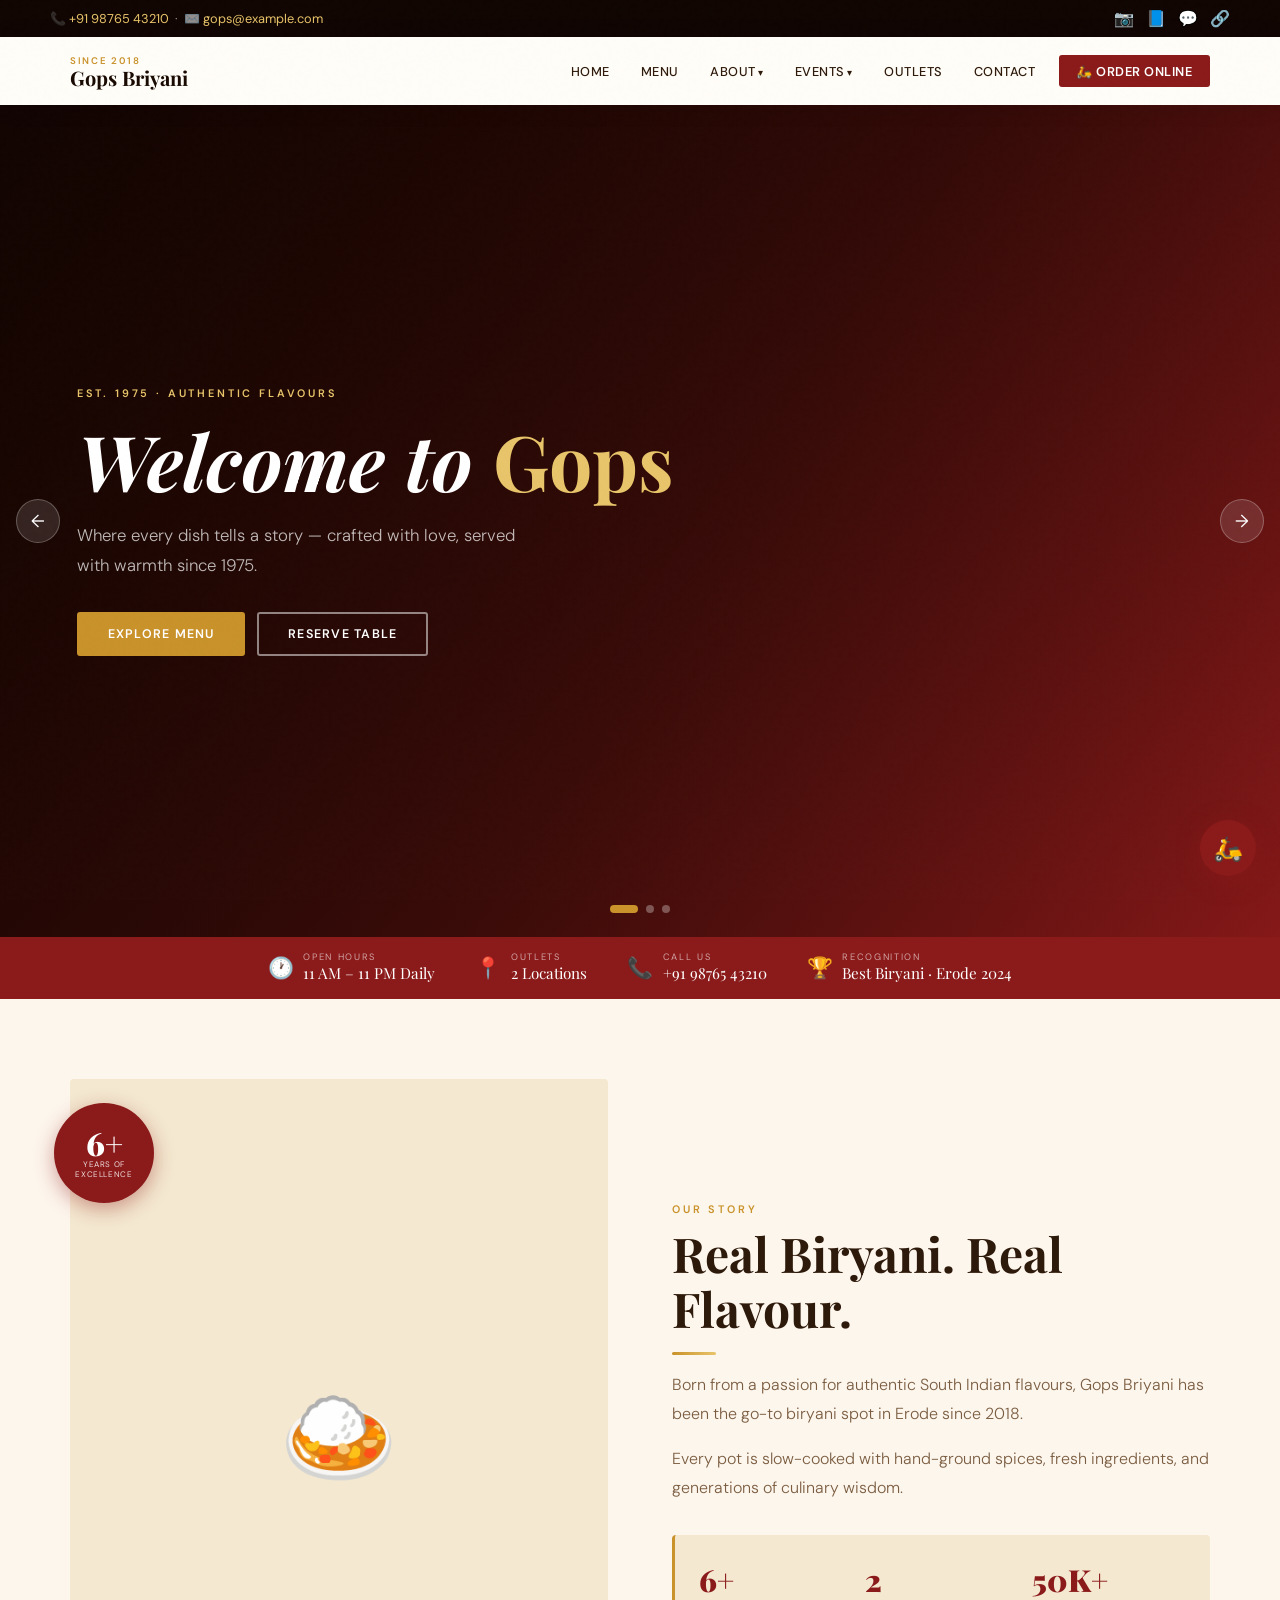
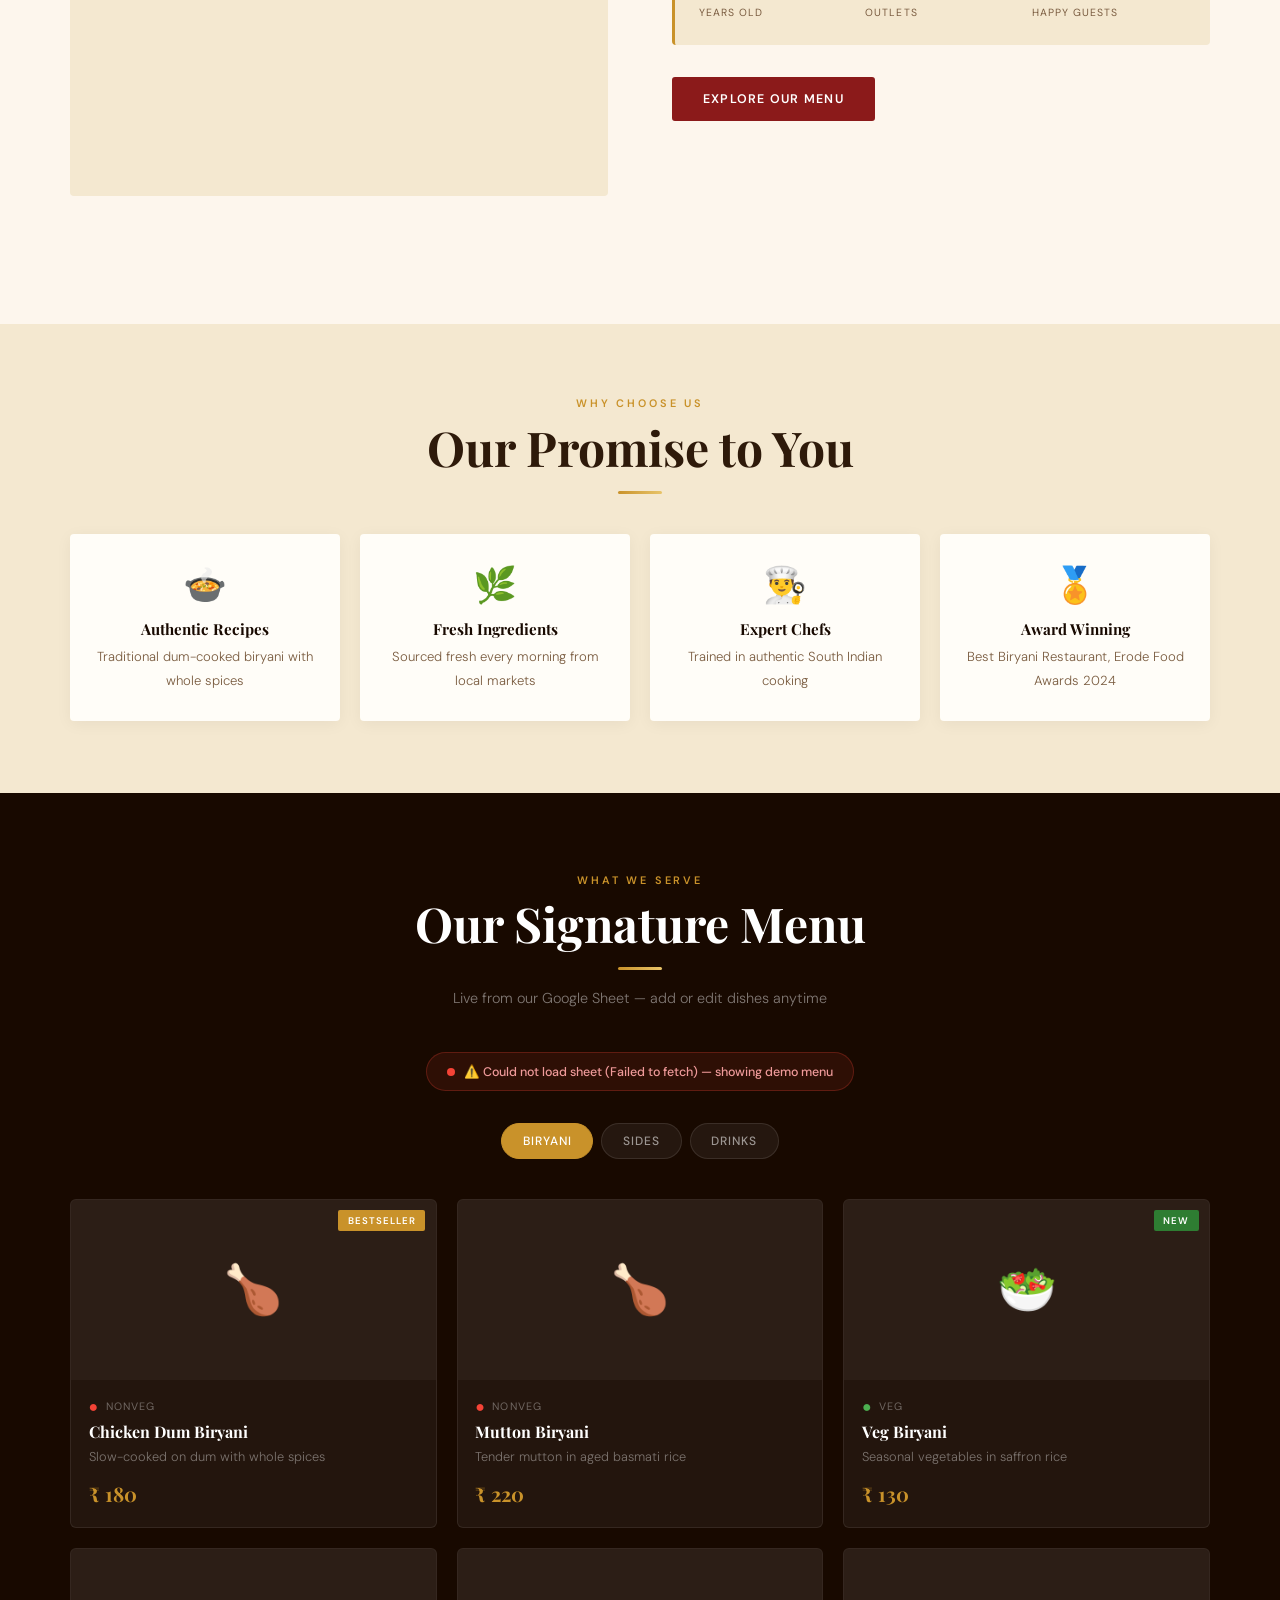
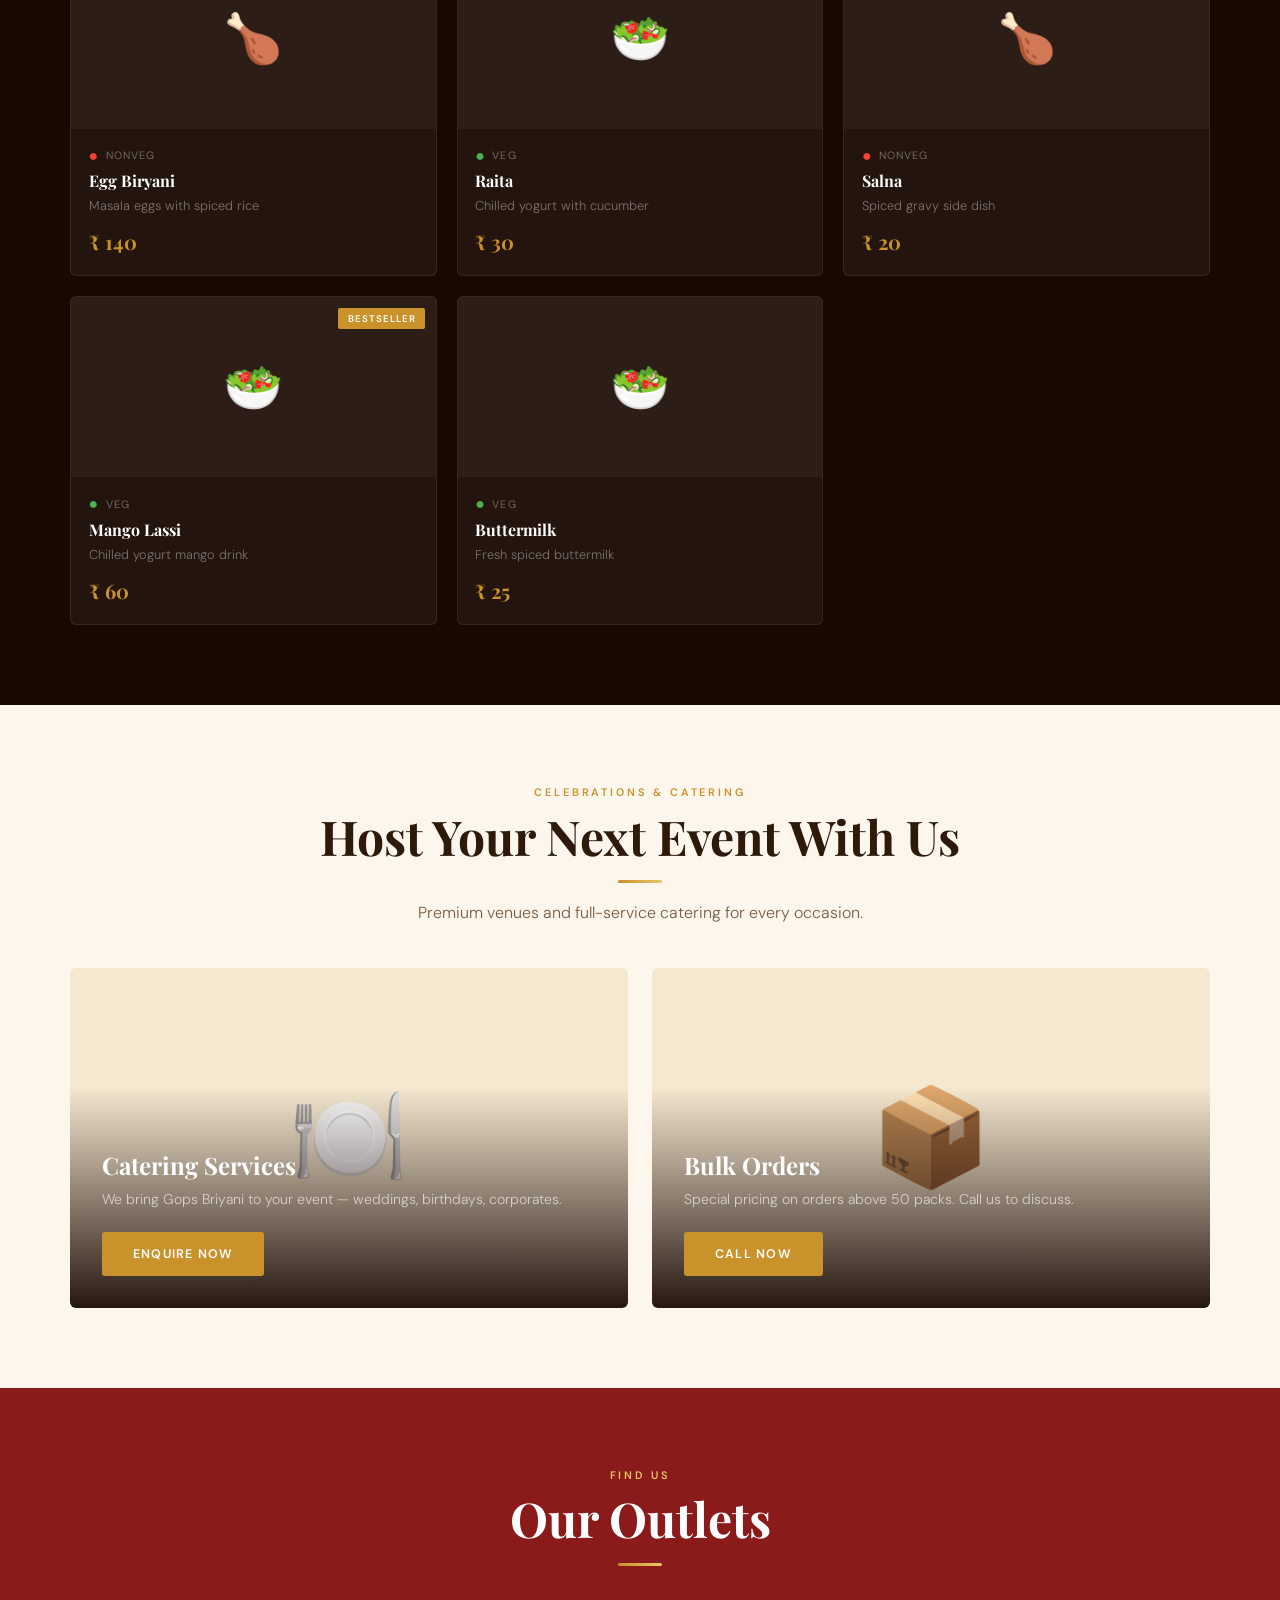
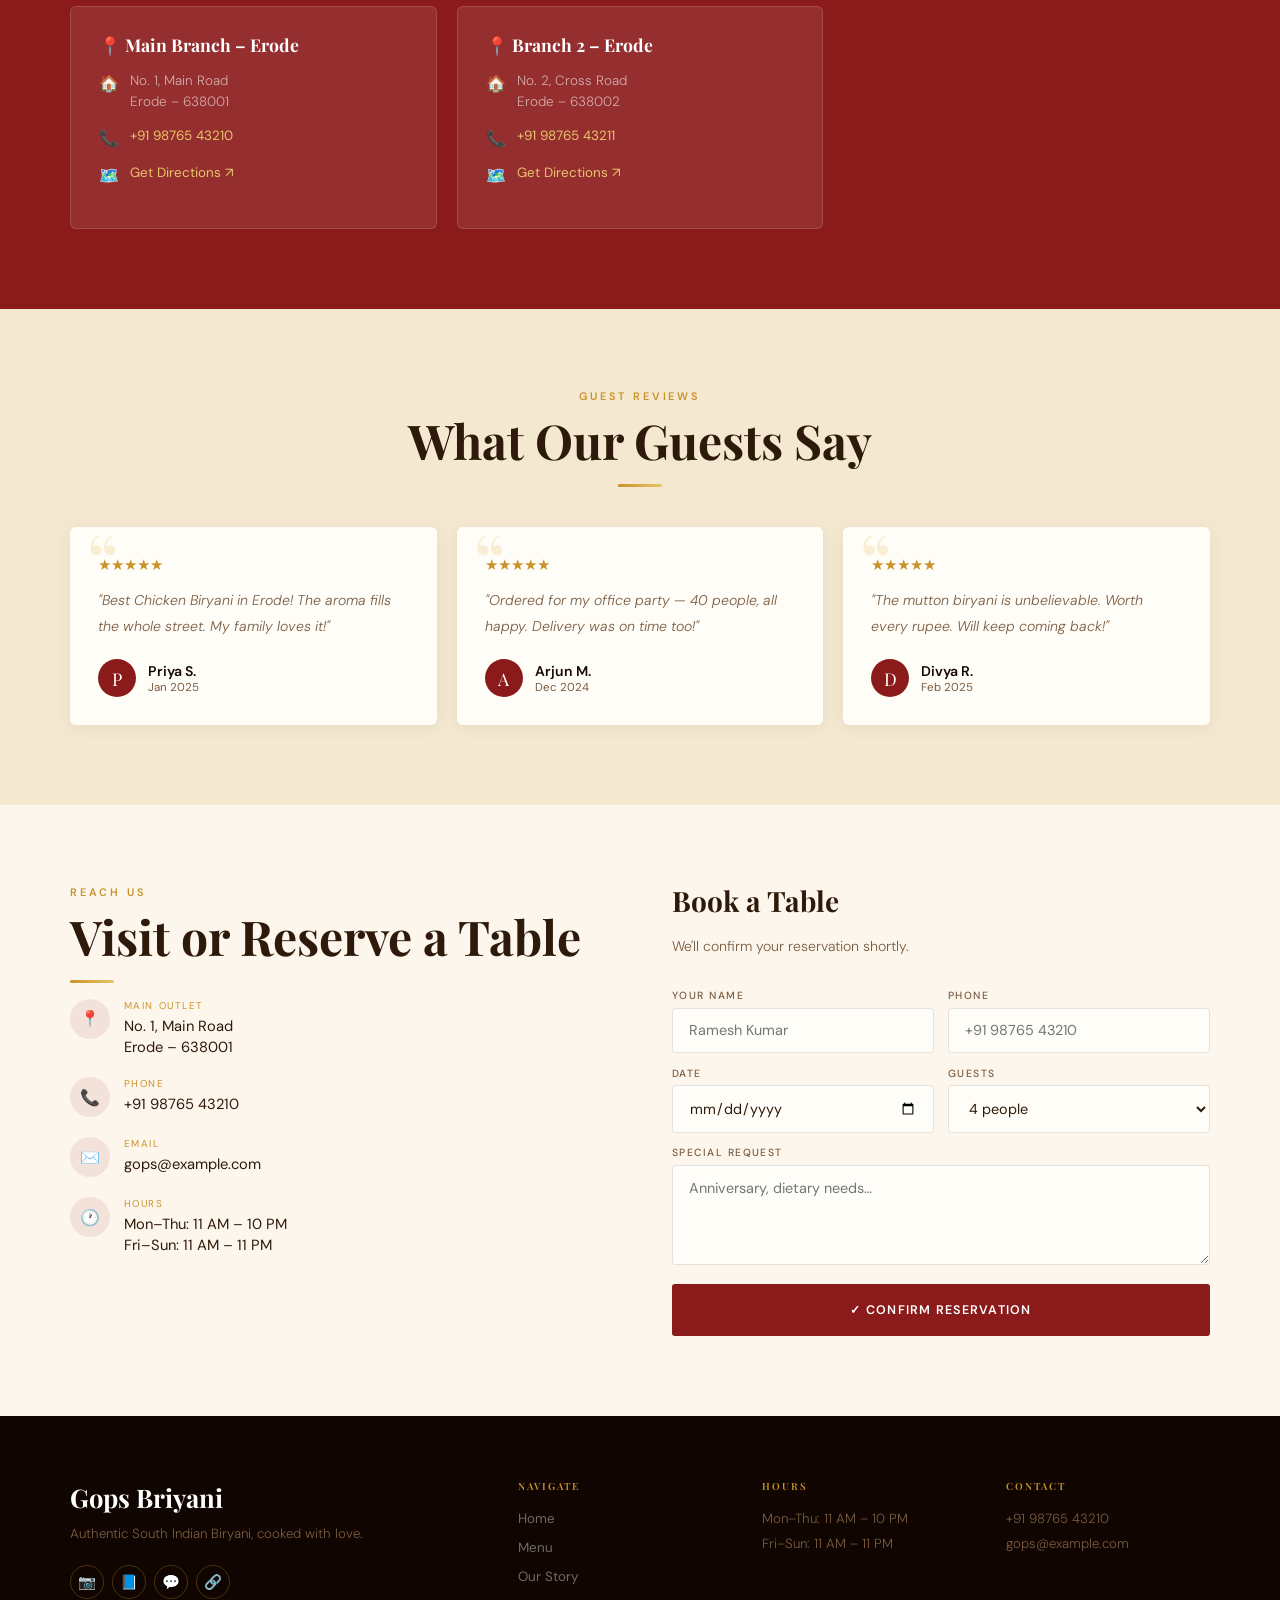
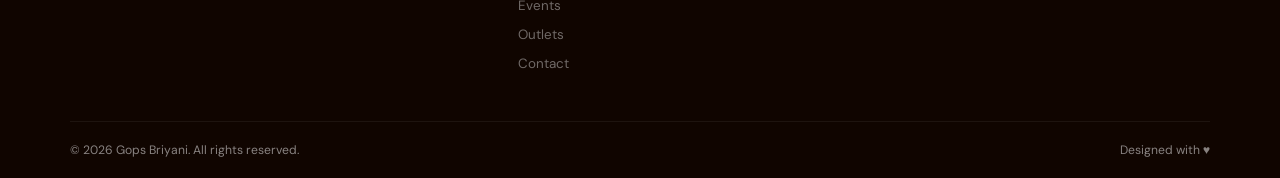
==== commit 13e68e3a: "Add files via upload" ====
--- a/index.html
+++ b/index.html
@@ -3,10 +3,11 @@
 <head>
 <meta charset="UTF-8"/>
 <meta name="viewport" content="width=device-width,initial-scale=1.0"/>
-<title>Spice Garden Biryani</title>
+<title>Gops Briyani</title>
 <link rel="preconnect" href="https://fonts.googleapis.com"/>
 <link href="https://fonts.googleapis.com/css2?family=Playfair+Display:ital,wght@0,700;0,900;1,400&family=DM+Sans:wght@300;400;500;600&display=swap" rel="stylesheet"/>
 <style>
+   
 /* ═══════════════════════════════════════════════
    ROOT VARIABLES
 ═══════════════════════════════════════════════ */
@@ -367,6 +368,8 @@
   .about-stats{grid-template-columns:1fr 1fr}
 }
 </style>
+<!-- Billzo config — load before any scripts so theme & vars are ready -->
+<script src="config.js"></script>
 </head>
 <body>
 
@@ -694,90 +697,80 @@
   EDIT ONLY THE CONFIG BELOW — everything is auto-populated
 ═══════════════════════════════════════════════════════════ -->
 <script>
-const CONFIG = {
-  name:       "Spice Garden Biryani",
-  tagline:    "Serving authentic flavours with love since 1975.",
-  since:      "1975",
-  phone:      "044-4004-4004",
-  email:      "hello@spicegarden.in",
-  orderLink:  "https://www.zomato.com/",
-  award:      "Best Biryani · Chennai 2024",
-  hoursShort: "11 AM – 11 PM Daily",
-  hoursLong:  "Mon–Thu: 11 AM – 10 PM\nFri–Sun: 11 AM – 11 PM\nHolidays: 12 PM – 10 PM",
-  slide0Em:   "Spice Garden",
-  abYears:    "50+",
-  abTitle:    "Torchbearers in Quality, Taste & Economy",
-  abP1:       "Born from a passion for authentic flavours, we have been delighting the people of Chennai since 1975. What started as a humble eatery has grown into one of the city's most beloved restaurant chains.",
-  abP2:       "Our chefs honour age-old recipes while embracing modern presentation. Every ingredient is sourced fresh, every dish cooked with care.",
-  stats: [
-    { n:"50+", l:"Years Old" },
-    { n:"3",   l:"Outlets"   },
-    { n:"1M+", l:"Guests"    },
-  ],
-  whyUs: [
-    { ic:"🍲", title:"Authentic Recipes",  desc:"Family recipes passed down over 5 decades of tradition" },
-    { ic:"🌿", title:"Fresh Ingredients",  desc:"Sourced fresh every morning from trusted local markets"  },
-    { ic:"👨‍🍳",title:"Expert Chefs",     desc:"25+ years of combined culinary expertise in our kitchen"  },
-    { ic:"🏅", title:"Award Winning",      desc:"Best Biryani Restaurant, Chennai Food Awards 2023 & 2024" },
-  ],
-  events: [
-    { title:"Catering Services",   desc:"We bring our legendary food directly to your venue — weddings, corporates, festivals.",  image:"images/catering.jpg",   emoji:"🍽️", btn:"Enquire Now",  href:"#contact" },
-    { title:"Private Party Halls", desc:"Premium venues at OMR Perungudi for weddings, birthdays, conferences and celebrations.", image:"images/partyhall.jpg",  emoji:"🎉", btn:"Book a Hall",  href:"#contact" },
-  ],
-  outlets: [
-    { name:"Alandur",         address:"No. 45, GST Road,\nAlandur, Chennai – 600 016",               phone:"044-2234 5678", map:"https://maps.google.com/?q=Alandur+Chennai" },
-    { name:"Perungudi (OMR)", address:"Old Mahabalipuram Road,\nPerungudi, Chennai – 600 096",       phone:"044-2896 4321", map:"https://maps.google.com/?q=Perungudi+OMR+Chennai" },
-    { name:"Thousand Lights",  address:"Anna Salai, Thousand Lights,\nChennai – 600 006",            phone:"044-4004 4004", map:"https://maps.google.com/?q=Thousand+Lights+Chennai" },
-  ],
-  testimonials: [
-    { name:"Priya S.",  date:"Jan 2025", stars:5, review:"Absolutely the best Chicken Biryani in Chennai. The aroma alone is worth the trip. My whole family loves it!" },
-    { name:"Arjun M.",  date:"Dec 2024", stars:5, review:"Celebrated my parents' anniversary here. The staff went above and beyond. Phirni was absolutely heavenly!" },
-    { name:"Divya R.",  date:"Feb 2025", stars:5, review:"Catered our corporate event for 200 people. Flawless — food arrived hot, biryani was a massive hit with everyone!" },
-  ],
-  socials: {
-    instagram: "https://instagram.com/",
-    facebook:  "https://facebook.com/",
-    whatsapp:  "https://wa.me/914440044004",
-    youtube:   "https://youtube.com/",
-  },
-
-  /* ═══════════════════════════════════════════
-     GOOGLE SHEET MENU — HOW TO CONNECT:
-
-     1. Open Google Sheets → create a new sheet
-     2. First tab: rename to "Menu"
-     3. Row 1 must have EXACTLY these headers:
-        Category | Name | Description | Price | Type | ImageURL | Badge | Available
-
-     4. File → Share → Publish to web
-        → Select tab "Menu" → Select "CSV" → Publish
-     5. Copy the URL and paste below
-
-     COLUMN GUIDE:
-        Category    → Biryani / Starters / Main Course / etc.
-        Name        → Dish name
-        Description → Short text
-        Price       → Numbers only e.g. 380
-        Type        → Veg   OR   NonVeg
-        ImageURL    → Paste a direct image URL OR leave blank
-        Badge       → Bestseller  OR  New  OR  Chef Special  OR  (empty)
-        Available   → Yes  OR  No
-  ═══════════════════════════════════════════ */
-  sheetCSV: "https://docs.google.com/spreadsheets/d/e/2PACX-1vQ5nrT4MebZBW-Az3Efq-hRzfQm-R8ehCKYGVqk6H4Zs6Z3u4RBlYcE52SV9tQ2yT0PtcUNdh7_UXfQ/pub?output=csv",
-  /* PASTE YOUR URL ABOVE 👆
-     Example:
-     sheetCSV: "https://docs.google.com/spreadsheets/d/YOUR_SHEET_ID/pub?gid=0&single=true&output=csv",
-  */
-
-  /* ═══════════════════════════════════════════
-     RESERVATION FORM → GOOGLE SHEET (optional)
-     Paste Google Apps Script Web App URL here:
-  ═══════════════════════════════════════════ */
-  formURL: "",
-};
-
-/* ═══ DEMO DATA (shown when Sheet not connected) ═══ */
-const DEMO = [
+/* ── Billzo: build CONFIG from APP_CONFIG (falls back to demo data) ── */
+(function() {
+  var _c  = window.APP_CONFIG || {};
+  var _b  = _c.business   || {};
+  var _a  = _c.about      || {};
+  var _sh = _c.sheets     || {};
+  var _sl = _c.heroSlides || [];
+
+  window.CONFIG = {
+    name:       _b.name       || 'Spice Garden Biryani',
+    tagline:    _b.tagline    || 'Serving authentic flavours with love since 1975.',
+    since:      _b.since      || '1975',
+    phone:      _b.phone      || '044-4004-4004',
+    email:      _b.email      || 'hello@spicegarden.in',
+    orderLink:  _b.orderLink  || 'https://www.zomato.com/',
+    award:      _b.award      || 'Best Biryani · Chennai 2024',
+    hoursShort: _b.hoursShort || '11 AM – 11 PM Daily',
+    hoursLong:  _b.hoursLong  || 'Mon–Thu: 11 AM – 10 PM\nFri–Sun: 11 AM – 11 PM',
+    slide0Em:   (_sl[0] && _sl[0].h1Em) || _b.name || 'Spice Garden',
+    slide0Rest: (_sl[0] && _sl[0].h1Rest) || '',
+    slide0Tag:  (_sl[0] && _sl[0].tag)   || 'Since 1975 · Chennai',
+    slide0P:    (_sl[0] && _sl[0].p)     || '',
+    slide1Em:   (_sl[1] && _sl[1].h1Em) || 'Feed',
+    slide1Rest: (_sl[1] && _sl[1].h1Rest) || ' Your Crowd',
+    slide1Tag:  (_sl[1] && _sl[1].tag)   || 'Catering Available',
+    slide1P:    (_sl[1] && _sl[1].p)     || 'Bulk orders & catering for every occasion.',
+    slide2Em:   (_sl[2] && _sl[2].h1Em) || 'Fresh',
+    slide2Rest: (_sl[2] && _sl[2].h1Rest) || ' Every Day',
+    slide2Tag:  (_sl[2] && _sl[2].tag)   || 'Open Daily',
+    slide2P:    (_sl[2] && _sl[2].p)     || 'Cooked fresh, served hot.',
+    abYears:    _a.years || '50+',
+    abTitle:    _a.title || 'Torchbearers in Quality, Taste & Economy',
+    abP1:       _a.p1    || 'Born from a passion for authentic flavours, we have been delighting the people of Chennai since 1975.',
+    abP2:       _a.p2    || 'Our chefs honour age-old recipes while embracing modern presentation.',
+    stats:      _a.stats || [
+      { n:'50+', l:'Years Old' },
+      { n:'3',   l:'Outlets'   },
+      { n:'1M+', l:'Guests'    },
+    ],
+    whyUs:    _c.whyUs || [
+      { ic:'🍲', title:'Authentic Recipes',  desc:'Family recipes passed down over 5 decades of tradition' },
+      { ic:'🌿', title:'Fresh Ingredients',  desc:'Sourced fresh every morning from trusted local markets'  },
+      { ic:'👨‍🍳', title:'Expert Chefs', desc:'25+ years of combined culinary expertise in our kitchen' },
+      { ic:'🏅', title:'Award Winning',      desc:'Best Biryani Restaurant, Chennai Food Awards 2023 & 2024' },
+    ],
+    events:   _c.events || [
+      { title:'Catering Services',   desc:'We bring our legendary food directly to your venue.',  image:'images/catering.jpg',  emoji:'🍽️', btn:'Enquire Now',  href:'#contact' },
+      { title:'Private Party Halls', desc:'Premium venues for weddings, birthdays, conferences.', image:'images/partyhall.jpg', emoji:'🎉', btn:'Book a Hall',  href:'#contact' },
+    ],
+    outlets:  _c.outlets || [
+      { name:'Alandur',         address:'No. 45, GST Road,\nAlandur, Chennai – 600 016',         phone:'044-2234 5678', map:'https://maps.google.com/?q=Alandur+Chennai' },
+      { name:'Perungudi (OMR)', address:'Old Mahabalipuram Road,\nPerungudi, Chennai – 600 096', phone:'044-2896 4321', map:'https://maps.google.com/?q=Perungudi+OMR+Chennai' },
+      { name:'Thousand Lights', address:'Anna Salai, Thousand Lights,\nChennai – 600 006',       phone:'044-4004 4004', map:'https://maps.google.com/?q=Thousand+Lights+Chennai' },
+    ],
+    testimonials: _c.testimonials || [
+      { name:'Priya S.',  date:'Jan 2025', stars:5, review:'Absolutely the best Chicken Biryani in Chennai. The aroma alone is worth the trip!' },
+      { name:'Arjun M.',  date:'Dec 2024', stars:5, review:'Celebrated my parents\u2019 anniversary here. The staff went above and beyond.' },
+      { name:'Divya R.',  date:'Feb 2025', stars:5, review:'Catered our corporate event for 200 people. Flawless — food arrived hot!' },
+    ],
+    socials: _c.social || {
+      instagram: 'https://instagram.com/',
+      facebook:  'https://facebook.com/',
+      whatsapp:  'https://wa.me/914440044004',
+      youtube:   'https://youtube.com/',
+    },
+    sheetCSV: _sh.menuCSV || '',
+    formURL:  _c.formURL  || '',
+  };
+})();
+var CONFIG = window.CONFIG;
+
+/* ── DEMO DATA: used when Sheet is not connected ──
+   If APP_CONFIG.demoMenu is set, it takes priority. */
+const DEMO = (window.APP_CONFIG && window.APP_CONFIG.demoMenu) || [
   {Category:"Biryani",     Name:"Chicken Dum Biryani",  Description:"Slow-cooked on dum with whole spices and saffron",             Price:"380", Type:"NonVeg", ImageURL:"https://upload.wikimedia.org/wikipedia/commons/thumb/6/65/Biryani_at_Bawarchi.jpg/320px-Biryani_at_Bawarchi.jpg", Badge:"Bestseller", Available:"Yes"},
   {Category:"Biryani",     Name:"Mutton Biryani",        Description:"Tender mutton in aged basmati rice — a house favourite",        Price:"450", Type:"NonVeg", ImageURL:"", Badge:"",           Available:"Yes"},
   {Category:"Biryani",     Name:"Veg Dum Biryani",       Description:"Seasonal vegetables layered in fragrant basmati with kewra",   Price:"280", Type:"Veg",    ImageURL:"", Badge:"New",        Available:"Yes"},
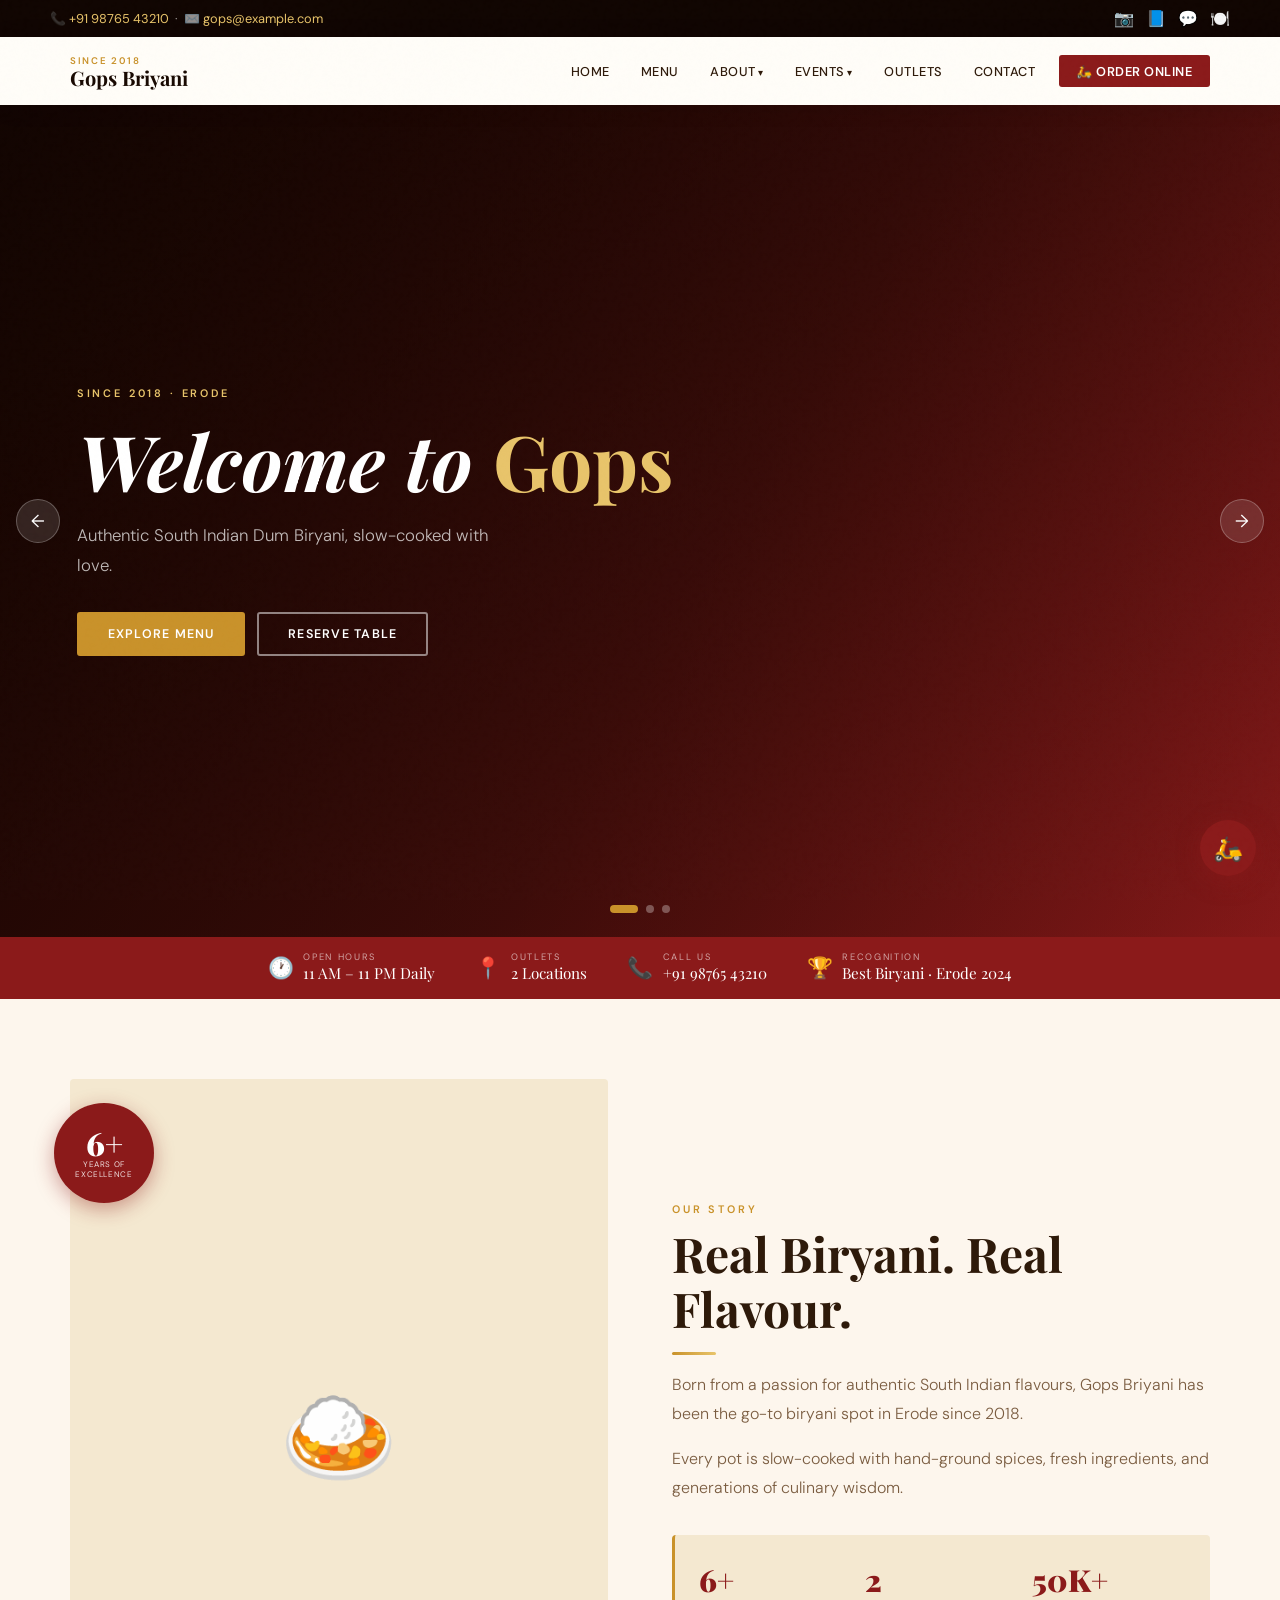
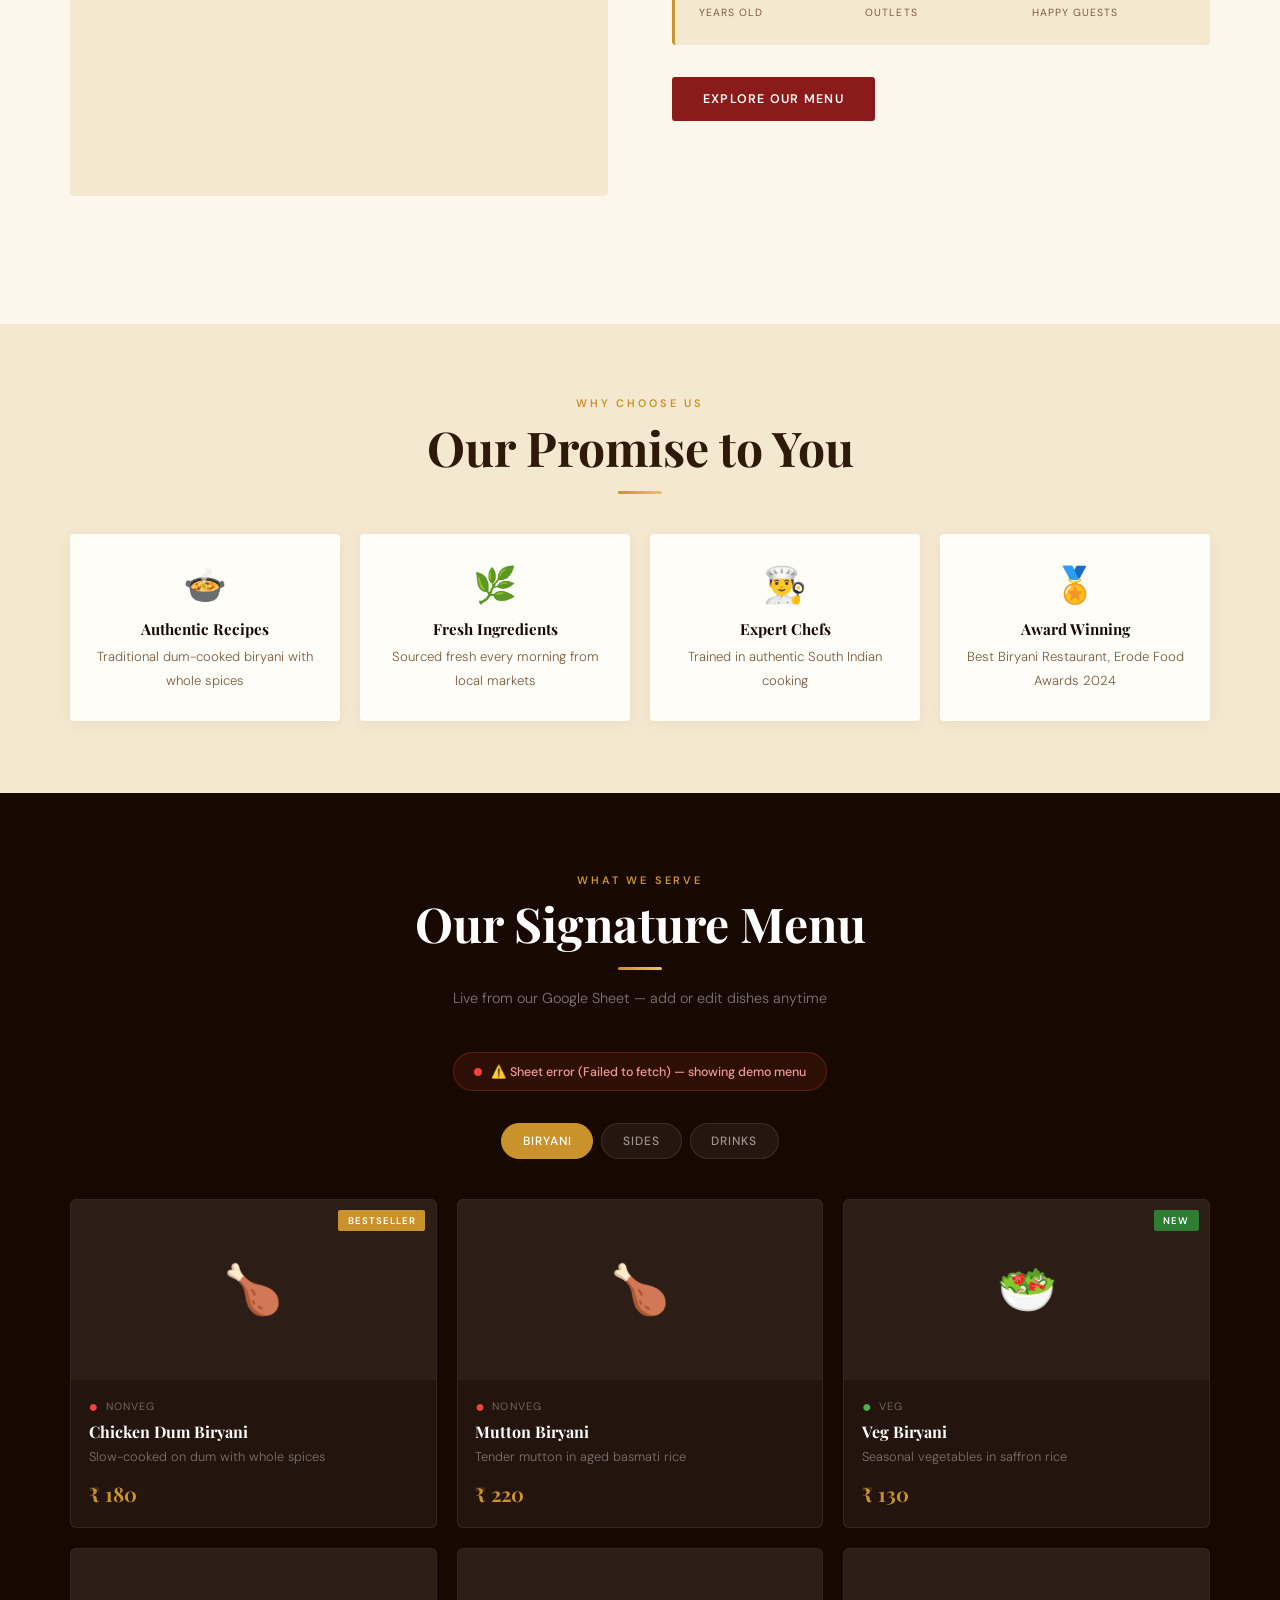
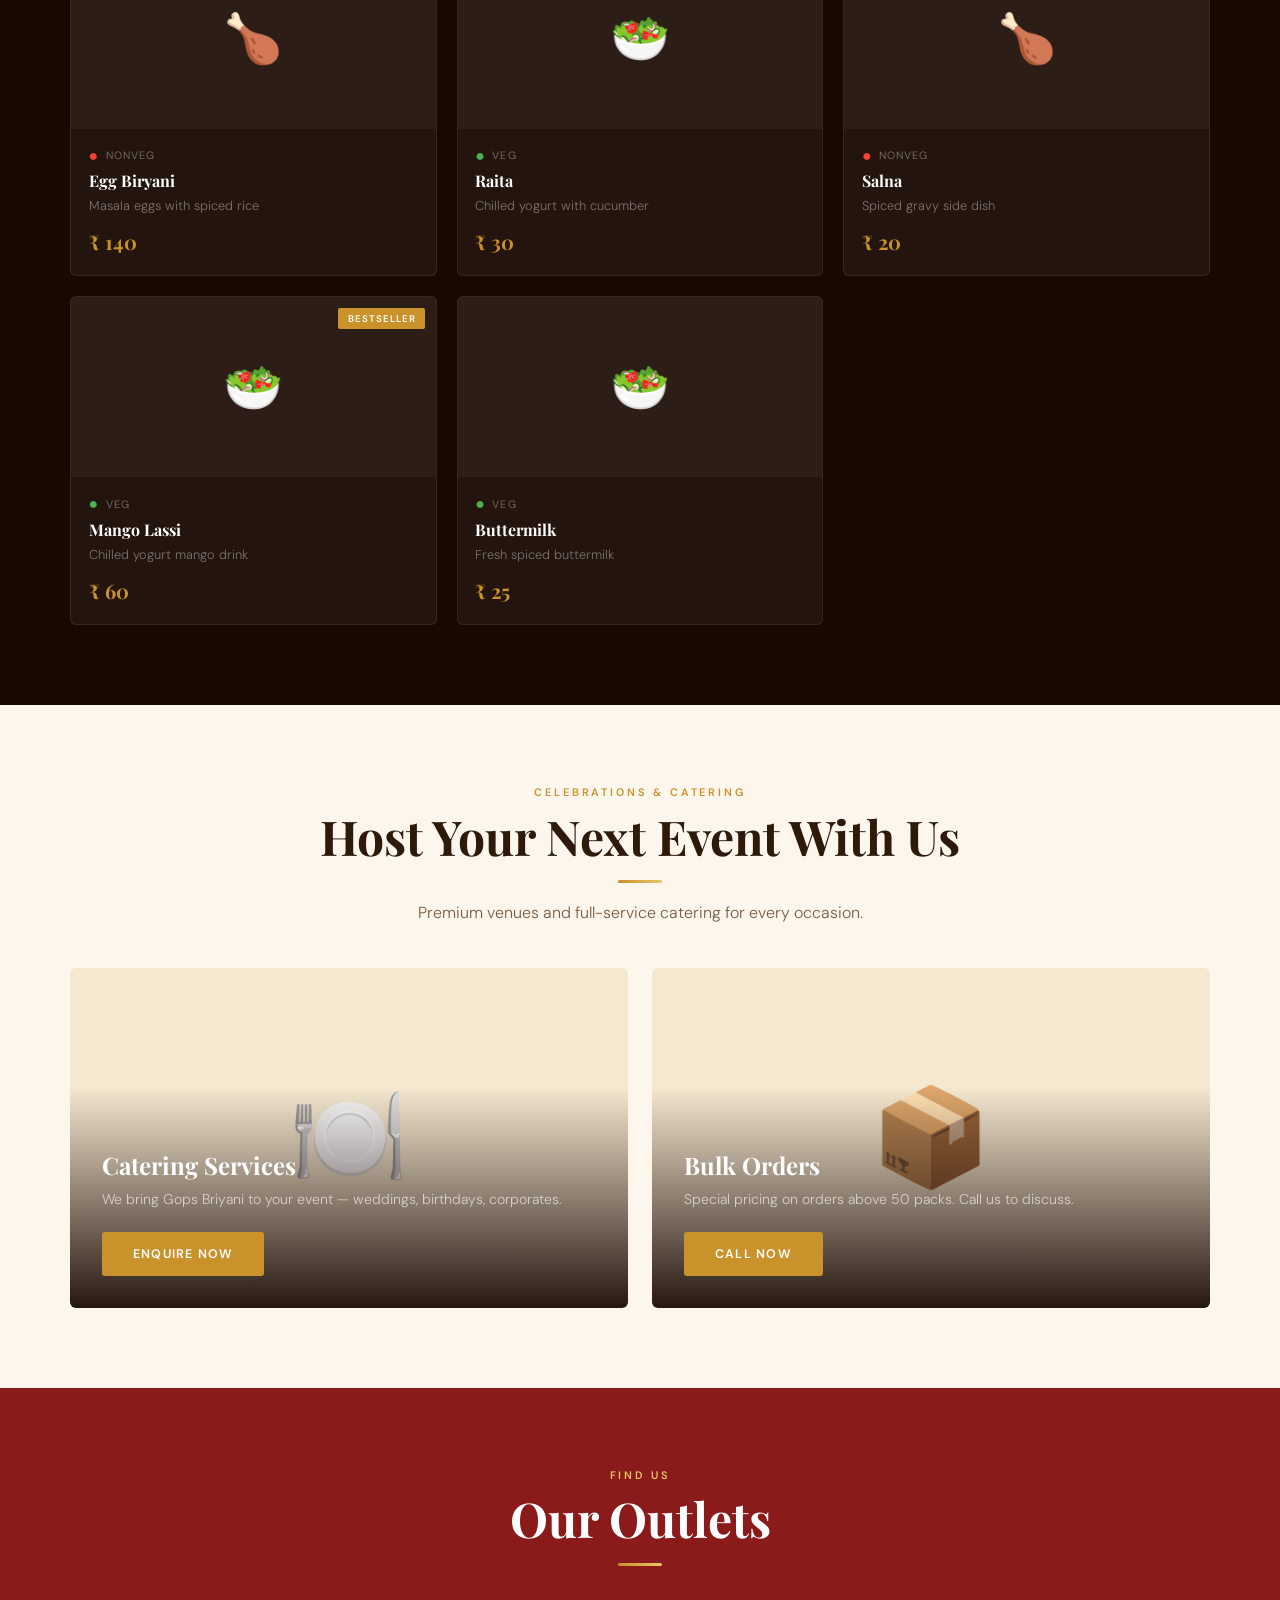
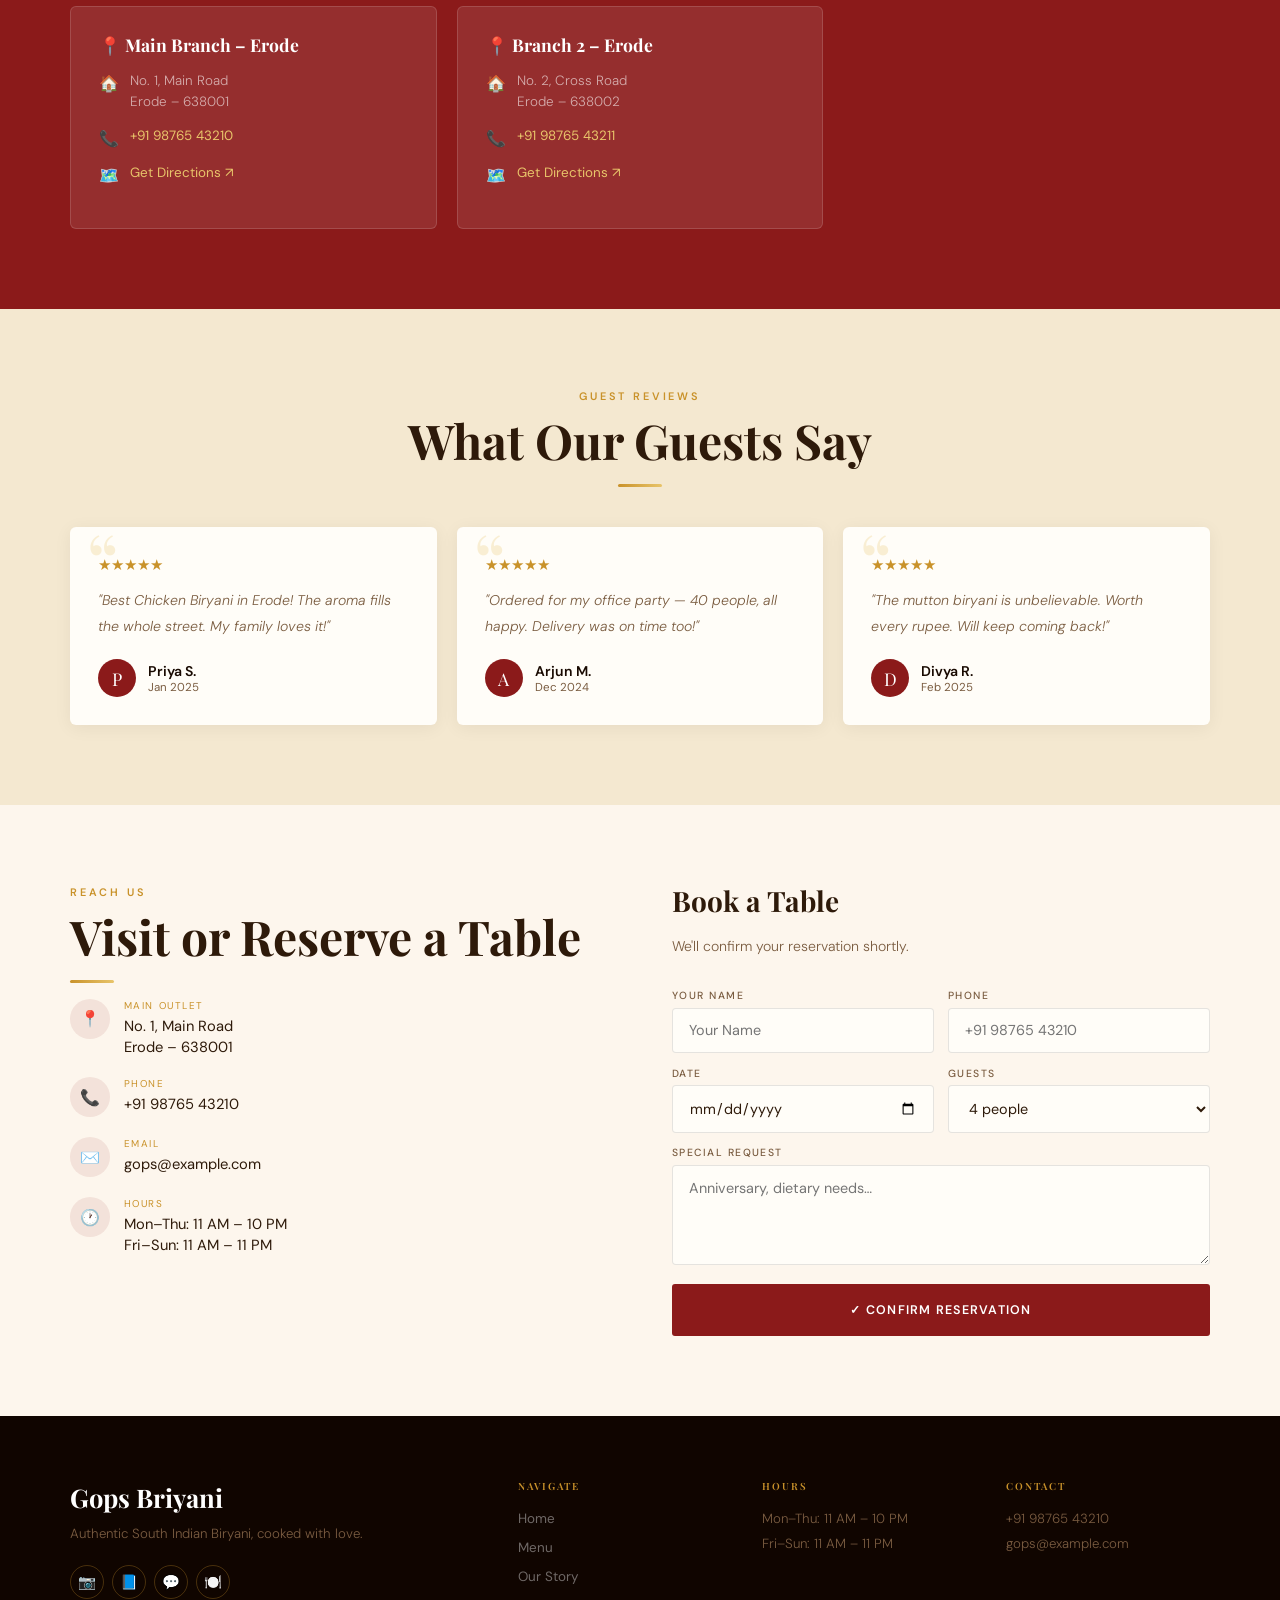
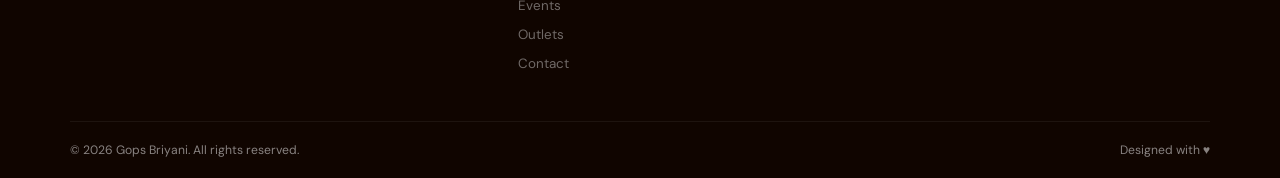
==== commit 06900c34: "genreic" ====
--- a/index.html
+++ b/index.html
@@ -3,1116 +3,33 @@
 <head>
 <meta charset="UTF-8"/>
 <meta name="viewport" content="width=device-width,initial-scale=1.0"/>
-<title>Gops Briyani</title>
+<title>Restaurant</title><!-- title is set by app.js from config -->
+
+<!-- 1. Client config — MUST be first; sets window.APP_CONFIG + theme variables -->
+<script src="config.js"></script>
+
+<!-- 2. Fonts -->
 <link rel="preconnect" href="https://fonts.googleapis.com"/>
 <link href="https://fonts.googleapis.com/css2?family=Playfair+Display:ital,wght@0,700;0,900;1,400&family=DM+Sans:wght@300;400;500;600&display=swap" rel="stylesheet"/>
-<style>
-   
-/* ═══════════════════════════════════════════════
-   ROOT VARIABLES
-═══════════════════════════════════════════════ */
-:root{
-  --red:#8b1a1a; --red2:#6e1212;
-  --gold:#c9922a; --gold2:#e8c46a;
-  --dark:#180900; --dark2:#100500;
-  --cream:#fdf6ed; --cream2:#f4e8d0;
-  --text:#2e1a0a; --muted:#7a5c40;
-  --white:#fffdf8;
-  --nav-h:68px;
-}
 
-/* ═══════════════════════════════════════════════
-   RESET & BASE
-═══════════════════════════════════════════════ */
-*,*::before,*::after{box-sizing:border-box;margin:0;padding:0}
-html{scroll-behavior:smooth;font-size:16px}
-body{font-family:'DM Sans',sans-serif;background:var(--cream);color:var(--text);overflow-x:hidden}
-img{display:block;max-width:100%}
-a{text-decoration:none;color:inherit}
-ul{list-style:none}
-button{cursor:pointer;font-family:inherit}
+<!-- 3. Shared CSS — change this URL to your biryani-core GitHub Pages URL in production
+     LOCAL DEV:   ./core/style.css
+     PRODUCTION:  https://YOUR_GITHUB.github.io/biryani-core/style.css  -->
+<link rel="stylesheet" href="./core/style.css"/>
 
-h1,h2,h3,h4{font-family:'Playfair Display',serif;line-height:1.15}
-h2{font-size:clamp(1.9rem,4vw,3rem);font-weight:700}
-p{line-height:1.8;color:var(--muted);font-weight:300}
-
-/* ── utilities ── */
-.container{max-width:1180px;margin:0 auto;padding:0 1.25rem}
-.tag{display:block;font-size:.68rem;letter-spacing:.26em;text-transform:uppercase;color:var(--gold);font-weight:600;margin-bottom:.6rem}
-.gold-bar{width:44px;height:3px;background:linear-gradient(90deg,var(--gold),var(--gold2));border-radius:2px;margin:1rem 0}
-.gold-bar.c{margin:1rem auto}
-
-.btn{display:inline-flex;align-items:center;gap:.5rem;padding:.75rem 1.8rem;font-size:.78rem;letter-spacing:.1em;text-transform:uppercase;font-weight:600;border-radius:3px;border:2px solid transparent;transition:.25s;white-space:nowrap}
-.btn-red{background:var(--red);color:#fff;border-color:var(--red)}.btn-red:hover{background:var(--red2);border-color:var(--red2)}
-.btn-gold{background:var(--gold);color:#fff;border-color:var(--gold)}.btn-gold:hover{background:#a67520;border-color:#a67520}
-.btn-outline{border-color:rgba(255,255,255,.5);color:#fff}.btn-outline:hover{background:rgba(255,255,255,.15);border-color:#fff}
-.btn-outline-dark{border-color:var(--gold);color:var(--gold)}.btn-outline-dark:hover{background:var(--gold);color:#fff}
-
-/* reveal */
-.rev{opacity:0;transform:translateY(30px);transition:.7s ease}
-.rev.in{opacity:1;transform:none}
-.rev-d1{transition-delay:.1s}.rev-d2{transition-delay:.2s}.rev-d3{transition-delay:.3s}
-
-/* grain */
-body::after{content:'';position:fixed;inset:0;pointer-events:none;z-index:9999;
-  background-image:url("data:image/svg+xml,%3Csvg viewBox='0 0 200 200' xmlns='http://www.w3.org/2000/svg'%3E%3Cfilter id='n'%3E%3CfeTurbulence type='fractalNoise' baseFrequency='.9' numOctaves='4' stitchTiles='stitch'/%3E%3C/filter%3E%3Crect width='100%25' height='100%25' filter='url(%23n)' opacity='.04'/%3E%3C/svg%3E");opacity:.4}
-
-/* ═══════════════════════════════════════════════
-   TOP BAR
-═══════════════════════════════════════════════ */
-#topbar{background:var(--dark2);padding:.5rem 1.25rem;font-size:.8rem;color:rgba(255,255,255,.55)}
-#topbar .tb-inner{max-width:1180px;margin:0 auto;display:flex;align-items:center;justify-content:space-between;gap:1rem;flex-wrap:wrap}
-#topbar a{color:var(--gold2);transition:.2s}#topbar a:hover{color:#fff}
-.tb-socials{display:flex;gap:.75rem;font-size:1rem}
-
-/* ═══════════════════════════════════════════════
-   NAV
-═══════════════════════════════════════════════ */
-#nav{position:sticky;top:0;z-index:500;background:var(--white);height:var(--nav-h);box-shadow:0 2px 24px rgba(0,0,0,.09)}
-.nav-wrap{max-width:1180px;margin:0 auto;padding:0 1.25rem;height:100%;display:flex;align-items:center;justify-content:space-between;gap:1rem}
-
-/* logo */
-.nav-logo{display:flex;align-items:center;gap:.7rem;flex-shrink:0}
-.nav-logo img{height:46px;width:auto;object-fit:contain}
-.nav-logo-txt strong{display:block;font-family:'Playfair Display',serif;font-size:1.25rem;color:var(--dark);line-height:1.1}
-.nav-logo-txt span{display:block;font-size:.6rem;letter-spacing:.18em;text-transform:uppercase;color:var(--gold);font-weight:600}
-
-/* desktop links */
-.nav-links{display:flex;align-items:center;gap:.25rem}
-.nav-links li{position:relative}
-.nav-links li>a{display:block;padding:.5rem .85rem;font-size:.8rem;letter-spacing:.04em;text-transform:uppercase;font-weight:500;color:var(--text);border-radius:3px;transition:.2s}
-.nav-links li>a:hover{color:var(--gold);background:rgba(201,146,42,.07)}
-.nav-links .has-drop>a::after{content:' ▾';font-size:.6rem}
-/* dropdown */
-.nav-drop{display:none;position:absolute;top:calc(100% + .5rem);left:0;min-width:170px;background:var(--white);border-top:2px solid var(--gold);border-radius:0 0 4px 4px;box-shadow:0 8px 32px rgba(0,0,0,.12);z-index:600;padding:.3rem 0}
-.nav-links .has-drop:hover .nav-drop{display:block}
-.nav-drop a{display:block;padding:.6rem 1.1rem;font-size:.8rem;color:var(--muted);transition:.2s}
-.nav-drop a:hover{color:var(--gold);background:var(--cream)}
-/* order btn */
-.nav-order-btn{background:var(--red);color:#fff!important;border-radius:3px;padding:.45rem 1.1rem!important;font-weight:600!important;margin-left:.35rem}
-.nav-order-btn:hover{background:var(--red2)!important}
-
-/* hamburger */
-.hamburger{display:none;flex-direction:column;gap:5px;padding:.5rem;background:none;border:none}
-.hamburger span{display:block;width:24px;height:2px;background:var(--dark);border-radius:1px;transition:.3s}
-.hamburger.open span:nth-child(1){transform:translateY(7px) rotate(45deg)}
-.hamburger.open span:nth-child(2){opacity:0}
-.hamburger.open span:nth-child(3){transform:translateY(-7px) rotate(-45deg)}
-
-/* mobile nav drawer */
-.mobile-nav{display:none;position:fixed;inset:0;top:var(--nav-h);background:var(--dark);z-index:490;padding:2rem 1.5rem;flex-direction:column;gap:.5rem;overflow-y:auto}
-.mobile-nav.open{display:flex}
-.mobile-nav a{color:rgba(255,255,255,.8);font-size:1.05rem;padding:.85rem 1rem;border-bottom:1px solid rgba(255,255,255,.07);font-weight:500;display:block;transition:.2s}
-.mobile-nav a:hover{color:var(--gold)}
-.mobile-nav .mob-section{font-size:.65rem;letter-spacing:.2em;text-transform:uppercase;color:var(--gold);padding:.5rem 1rem 0;margin-top:.5rem}
-.mobile-nav .mob-order{background:var(--red);color:#fff!important;border-radius:3px;text-align:center;margin-top:1rem}
-
-/* ═══════════════════════════════════════════════
-   HERO SLIDER
-═══════════════════════════════════════════════ */
-#hero{position:relative;height:calc(100vh - var(--nav-h));min-height:520px;overflow:hidden;background:var(--dark)}
-.slides-wrap{display:flex;height:100%;transition:transform .85s cubic-bezier(.4,0,.2,1)}
-.slide{min-width:100%;height:100%;position:relative;flex-shrink:0}
-.slide-bg{position:absolute;inset:0;background-size:cover;background-position:center;transition:transform 7s linear}
-.slide.act .slide-bg{transform:scale(1.05)}
-.slide-ov{position:absolute;inset:0;background:linear-gradient(120deg,rgba(15,4,0,.82) 0%,rgba(15,4,0,.45) 55%,rgba(120,20,20,.2) 100%)}
-.slide-body{position:relative;z-index:2;height:100%;display:flex;align-items:center;padding:0 clamp(1.25rem,6vw,7rem)}
-.slide-inner{max-width:620px}
-.slide-inner .slide-tag{color:var(--gold2);margin-bottom:1rem}
-.slide-inner h1{color:#fff;font-size:clamp(2.4rem,6vw,5.5rem);margin-bottom:1rem;font-style:italic}
-.slide-inner h1 em{font-style:normal;color:var(--gold2)}
-.slide-inner p{color:rgba(255,255,255,.72);font-size:clamp(.9rem,2vw,1.05rem);margin-bottom:2rem;max-width:440px}
-.slide-btns{display:flex;gap:.75rem;flex-wrap:wrap}
-/* controls */
-.slide-ctrl{position:absolute;top:50%;transform:translateY(-50%);z-index:10;width:44px;height:44px;border-radius:50%;background:rgba(255,255,255,.12);border:1.5px solid rgba(255,255,255,.25);color:#fff;font-size:1.1rem;display:flex;align-items:center;justify-content:center;transition:.25s;backdrop-filter:blur(4px)}
-.slide-ctrl:hover{background:var(--gold);border-color:var(--gold)}
-.prev-btn{left:1rem}.next-btn{right:1rem}
-.slide-dots{position:absolute;bottom:1.5rem;left:50%;transform:translateX(-50%);display:flex;gap:.5rem;z-index:10}
-.sdot{width:8px;height:8px;border-radius:4px;background:rgba(255,255,255,.3);cursor:pointer;transition:.3s;border:none}
-.sdot.act{width:28px;background:var(--gold)}
-
-/* ═══════════════════════════════════════════════
-   INFO RIBBON
-═══════════════════════════════════════════════ */
-.ribbon{background:var(--red);padding:.9rem 1.25rem}
-.ribbon-inner{max-width:1180px;margin:0 auto;display:flex;align-items:center;justify-content:center;gap:2.5rem;flex-wrap:wrap}
-.rib-item{display:flex;align-items:center;gap:.6rem;text-align:left}
-.rib-icon{font-size:1.3rem}
-.rib-lbl{font-size:.58rem;letter-spacing:.18em;text-transform:uppercase;color:rgba(255,255,255,.6);display:block}
-.rib-val{font-family:'Playfair Display',serif;font-size:.95rem;color:#fff}
-
-/* ═══════════════════════════════════════════════
-   ABOUT
-═══════════════════════════════════════════════ */
-#about{padding:5rem 0}
-.about-grid{display:grid;grid-template-columns:1fr 1fr;gap:4rem;align-items:center}
-/* images side */
-.about-imgs{position:relative;padding-bottom:3rem}
-.about-main-img{width:100%;aspect-ratio:3/4;object-fit:cover;border-radius:4px;display:block}
-.about-main-ph{width:100%;aspect-ratio:3/4;background:var(--cream2);border-radius:4px;display:flex;align-items:center;justify-content:center;font-size:6rem;display:none}
-.about-float-img{position:absolute;bottom:0;right:-1.5rem;width:58%;aspect-ratio:4/3;object-fit:cover;border:3px solid var(--white);border-radius:4px;box-shadow:0 12px 40px rgba(0,0,0,.15)}
-.about-badge{position:absolute;top:1.5rem;left:-1rem;width:100px;height:100px;border-radius:50%;background:var(--red);color:#fff;display:flex;flex-direction:column;align-items:center;justify-content:center;box-shadow:0 6px 20px rgba(139,26,26,.4);z-index:2}
-.about-badge .n{font-family:'Playfair Display',serif;font-size:2rem;font-weight:900;line-height:1}
-.about-badge .l{font-size:.5rem;letter-spacing:.08em;text-transform:uppercase;opacity:.85;text-align:center}
-/* text side */
-.about-text h2{margin-bottom:.75rem}
-.about-text p{margin-bottom:1rem}
-.about-stats{display:grid;grid-template-columns:repeat(3,1fr);gap:.75rem;margin:2rem 0;padding:1.5rem;background:var(--cream2);border-radius:4px;border-left:3px solid var(--gold)}
-.stat .n{font-family:'Playfair Display',serif;font-size:1.9rem;font-weight:900;color:var(--red);display:block}
-.stat .l{font-size:.65rem;letter-spacing:.1em;text-transform:uppercase;color:var(--muted)}
-
-/* ═══════════════════════════════════════════════
-   WHY US
-═══════════════════════════════════════════════ */
-.why{background:var(--cream2);padding:4.5rem 0}
-.why h2{text-align:center;margin-bottom:.5rem}
-.why-grid{display:grid;grid-template-columns:repeat(4,1fr);gap:1.25rem;margin-top:2.5rem}
-.why-card{background:var(--white);border-radius:4px;padding:1.75rem 1.25rem;text-align:center;box-shadow:0 3px 16px rgba(0,0,0,.05);transition:.3s}
-.why-card:hover{transform:translateY(-4px);box-shadow:0 10px 30px rgba(0,0,0,.1)}
-.why-card .ic{font-size:2.2rem;margin-bottom:.85rem}
-.why-card h3{font-size:.95rem;margin-bottom:.4rem;color:var(--dark)}
-.why-card p{font-size:.82rem;margin:0}
-
-/* ═══════════════════════════════════════════════
-   ██████  MENU — GOOGLE SHEETS LIVE  ██████
-═══════════════════════════════════════════════ */
-#menu{background:var(--dark);padding:5rem 0}
-.menu-hdr{text-align:center;margin-bottom:2.5rem}
-.menu-hdr .tag{color:var(--gold)}
-.menu-hdr h2{color:#fff}
-.menu-hdr p{color:rgba(255,255,255,.45);font-size:.9rem;margin-top:.4rem}
-
-/* sheet status banner */
-.sheet-status{display:flex;align-items:center;justify-content:center;gap:.6rem;padding:.65rem 1.25rem;border-radius:30px;font-size:.78rem;font-weight:500;margin:0 auto 2rem;max-width:fit-content}
-.sheet-status.live{background:rgba(76,175,80,.15);color:#81c784;border:1px solid rgba(76,175,80,.3)}
-.sheet-status.demo{background:rgba(255,152,0,.1);color:#ffb74d;border:1px solid rgba(255,152,0,.25)}
-.sheet-status.err{background:rgba(244,67,54,.1);color:#ef9a9a;border:1px solid rgba(244,67,54,.25)}
-.sheet-status .dot{width:8px;height:8px;border-radius:50%;flex-shrink:0}
-.sheet-status.live .dot{background:#4caf50;animation:pulse-dot 2s infinite}
-.sheet-status.demo .dot{background:#ff9800}
-.sheet-status.err .dot{background:#f44336}
-@keyframes pulse-dot{0%,100%{opacity:1}50%{opacity:.3}}
-
-/* loading spinner */
-.menu-loading{text-align:center;padding:4rem 0;color:rgba(255,255,255,.4)}
-.spinner{width:44px;height:44px;border:3px solid rgba(255,255,255,.08);border-top-color:var(--gold);border-radius:50%;animation:spin 1s linear infinite;margin:0 auto 1rem}
-@keyframes spin{to{transform:rotate(360deg)}}
-
-/* category tabs */
-.cat-tabs{display:flex;flex-wrap:wrap;justify-content:center;gap:.5rem;margin-bottom:2.5rem}
-.cat-tab{padding:.55rem 1.3rem;background:rgba(255,255,255,.06);border:1px solid rgba(255,255,255,.1);color:rgba(255,255,255,.55);border-radius:30px;font-size:.75rem;letter-spacing:.08em;text-transform:uppercase;font-weight:500;transition:.25s;cursor:pointer}
-.cat-tab:hover{color:rgba(255,255,255,.9);border-color:rgba(255,255,255,.3)}
-.cat-tab.on{background:var(--gold);color:#fff;border-color:var(--gold)}
-
-/* menu grid */
-.menu-grid{display:grid;grid-template-columns:repeat(3,1fr);gap:1.25rem}
-.m-card{background:rgba(255,255,255,.05);border:1px solid rgba(255,255,255,.08);border-radius:6px;overflow:hidden;position:relative;transition:.3s;display:flex;flex-direction:column}
-.m-card:hover{transform:translateY(-4px);box-shadow:0 16px 44px rgba(0,0,0,.4);border-color:rgba(201,146,42,.3)}
-/* dish image */
-.m-img-wrap{position:relative;height:180px;overflow:hidden;flex-shrink:0}
-.m-img-wrap img{width:100%;height:100%;object-fit:cover;transition:.4s}
-.m-card:hover .m-img-wrap img{transform:scale(1.06)}
-.m-img-ph{width:100%;height:100%;background:rgba(255,255,255,.04);display:flex;align-items:center;justify-content:center;font-size:3rem}
-/* badge */
-.m-badge{position:absolute;top:.65rem;right:.65rem;font-size:.6rem;letter-spacing:.1em;text-transform:uppercase;padding:.25rem .6rem;border-radius:2px;font-weight:600;z-index:2}
-.badge-best{background:var(--gold);color:#fff}
-.badge-new{background:#2e7d32;color:#fff}
-.badge-chef{background:var(--red);color:#fff}
-/* card body */
-.m-body{padding:1rem 1.1rem 1.25rem;display:flex;flex-direction:column;flex:1}
-.m-type{display:flex;align-items:center;gap:.4rem;font-size:.67rem;letter-spacing:.1em;text-transform:uppercase;color:rgba(255,255,255,.35);margin-bottom:.4rem}
-.dot-v{color:#4caf50;font-size:1rem}.dot-nv{color:#f44336;font-size:1rem}
-.m-body h3{font-size:1rem;color:#fff;margin-bottom:.35rem;font-family:'Playfair Display',serif;font-weight:700}
-.m-body p{font-size:.8rem;color:rgba(255,255,255,.4);line-height:1.6;flex:1;margin:0 0 .75rem}
-.m-price{font-family:'Playfair Display',serif;font-size:1.25rem;color:var(--gold);font-weight:700}
-/* unavailable overlay */
-.m-card.unavail{opacity:.4;pointer-events:none}
-.m-card.unavail::after{content:'Currently Unavailable';position:absolute;inset:0;background:rgba(0,0,0,.6);display:flex;align-items:center;justify-content:center;color:rgba(255,255,255,.7);font-size:.75rem;letter-spacing:.12em;text-transform:uppercase}
-/* no items */
-.no-items{text-align:center;padding:3rem;color:rgba(255,255,255,.3);grid-column:1/-1}
-
-/* ═══════════════════════════════════════════════
-   EVENTS
-═══════════════════════════════════════════════ */
-#events{padding:5rem 0}
-.events-grid{display:grid;grid-template-columns:1fr 1fr;gap:1.5rem;margin-top:2.5rem}
-.ev-card{border-radius:6px;overflow:hidden;min-height:340px;position:relative;display:flex;align-items:flex-end}
-.ev-bg{position:absolute;inset:0;background-size:cover;background-position:center;transition:.55s}
-.ev-ph{position:absolute;inset:0;display:flex;align-items:center;justify-content:center;font-size:6rem;background:var(--cream2)}
-.ev-card:hover .ev-bg{transform:scale(1.05)}
-.ev-ov{position:absolute;inset:0;background:linear-gradient(to top,rgba(20,5,0,.92) 0%,transparent 65%)}
-.ev-body{position:relative;z-index:2;padding:2rem}
-.ev-body h3{color:#fff;font-size:1.5rem;margin-bottom:.5rem}
-.ev-body p{color:rgba(255,255,255,.65);font-size:.88rem;margin-bottom:1.2rem}
-
-/* ═══════════════════════════════════════════════
-   OUTLETS
-═══════════════════════════════════════════════ */
-#outlets{background:var(--red);padding:5rem 0}
-.outlets-grid{display:grid;grid-template-columns:repeat(3,1fr);gap:1.25rem;margin-top:2.5rem}
-.out-card{background:rgba(255,255,255,.09);border:1px solid rgba(255,255,255,.14);border-radius:6px;padding:1.75rem;transition:.25s}
-.out-card:hover{background:rgba(255,255,255,.15)}
-.out-card h3{color:#fff;font-size:1.1rem;margin-bottom:1rem;font-family:'Playfair Display',serif}
-.out-row{display:flex;align-items:flex-start;gap:.7rem;margin-bottom:.85rem}
-.out-row .ic{font-size:1rem;flex-shrink:0;margin-top:.15rem}
-.out-row p,.out-row a{font-size:.84rem;color:rgba(255,255,255,.6);margin:0;line-height:1.55}
-.out-row a{color:var(--gold2);transition:.2s}.out-row a:hover{color:#fff}
-
-/* ═══════════════════════════════════════════════
-   TESTIMONIALS
-═══════════════════════════════════════════════ */
-#testi{background:var(--cream2);padding:5rem 0}
-.testi-grid{display:grid;grid-template-columns:repeat(3,1fr);gap:1.25rem;margin-top:2.5rem}
-.t-card{background:var(--white);border-radius:6px;padding:1.75rem;box-shadow:0 3px 18px rgba(0,0,0,.06);position:relative}
-.t-card::before{content:'\201C';font-family:'Playfair Display',serif;font-size:5rem;color:var(--gold2);opacity:.25;position:absolute;top:-.4rem;left:1rem;line-height:1;pointer-events:none}
-.stars{color:var(--gold);font-size:.95rem;margin-bottom:.85rem}
-.t-card p{font-style:italic;font-size:.88rem;color:var(--muted);margin-bottom:1.25rem}
-.t-auth{display:flex;align-items:center;gap:.75rem}
-.t-av{width:38px;height:38px;border-radius:50%;background:var(--red);color:#fff;display:flex;align-items:center;justify-content:center;font-family:'Playfair Display',serif;font-size:1.1rem;flex-shrink:0}
-.t-name{font-weight:600;font-size:.88rem;color:var(--dark)}
-.t-date{font-size:.72rem;color:var(--muted)}
-
-/* ═══════════════════════════════════════════════
-   CONTACT
-═══════════════════════════════════════════════ */
-#contact{padding:5rem 0}
-.contact-grid{display:grid;grid-template-columns:1fr 1fr;gap:4rem;align-items:start}
-.contact-info h2{margin-bottom:1.25rem}
-.c-row{display:flex;align-items:flex-start;gap:.85rem;margin-bottom:1.25rem}
-.c-ic{width:40px;height:40px;border-radius:50%;background:rgba(139,26,26,.09);display:flex;align-items:center;justify-content:center;font-size:1rem;flex-shrink:0}
-.c-lbl{font-size:.62rem;letter-spacing:.16em;text-transform:uppercase;color:var(--gold);display:block;margin-bottom:.2rem}
-.c-val{font-size:.92rem;color:var(--text)}
-.c-val a{color:var(--text);transition:.2s}.c-val a:hover{color:var(--gold)}
-/* form */
-.res-form{display:flex;flex-direction:column;gap:.85rem}
-.res-form h3{font-size:1.75rem;margin-bottom:.2rem}
-.f-row{display:grid;grid-template-columns:1fr 1fr;gap:.85rem}
-.f-g label{font-size:.65rem;letter-spacing:.14em;text-transform:uppercase;color:var(--muted);display:block;margin-bottom:.35rem;font-weight:500}
-.f-g input,.f-g select,.f-g textarea{width:100%;padding:.8rem 1rem;border:1.5px solid rgba(0,0,0,.1);border-radius:4px;font-family:'DM Sans',sans-serif;font-size:.9rem;color:var(--text);background:var(--white);outline:none;transition:.25s}
-.f-g input:focus,.f-g select:focus,.f-g textarea:focus{border-color:var(--gold);box-shadow:0 0 0 3px rgba(201,146,42,.1)}
-.f-g textarea{resize:vertical;min-height:100px}
-.form-ok{display:none;background:rgba(76,175,80,.1);border:1px solid #4caf50;color:#2e7d32;padding:.9rem;border-radius:4px;text-align:center;font-size:.88rem;font-weight:500}
-
-/* ═══════════════════════════════════════════════
-   FOOTER
-═══════════════════════════════════════════════ */
-footer{background:var(--dark2);color:rgba(255,255,255,.5)}
-.foot-top{padding:4rem 0 2.5rem;display:grid;grid-template-columns:2fr 1fr 1fr 1fr;gap:2.5rem}
-.foot-brand strong{display:block;font-family:'Playfair Display',serif;font-size:1.6rem;color:#fff;margin-bottom:.5rem}
-.foot-brand p{font-size:.83rem;margin:0 0 1.2rem}
-.foot-socs{display:flex;gap:.5rem}
-.f-soc{width:34px;height:34px;border-radius:50%;border:1px solid rgba(201,146,42,.3);display:flex;align-items:center;justify-content:center;color:var(--gold);font-size:.9rem;transition:.25s}
-.f-soc:hover{background:var(--gold);color:#fff;border-color:var(--gold)}
-.foot-col h4{font-size:.62rem;letter-spacing:.2em;text-transform:uppercase;color:var(--gold);margin-bottom:1rem;font-weight:600}
-.foot-col ul li{margin-bottom:.5rem}
-.foot-col ul li a{color:rgba(255,255,255,.4);font-size:.84rem;transition:.2s}
-.foot-col ul li a:hover{color:var(--gold)}
-.foot-col p{font-size:.83rem;line-height:1.85}
-.foot-bottom{border-top:1px solid rgba(255,255,255,.06);padding:1.25rem 0;display:flex;justify-content:space-between;align-items:center;font-size:.76rem;flex-wrap:wrap;gap:.5rem}
-
-/* float order btn */
-.float-order{position:fixed;bottom:1.5rem;right:1.5rem;z-index:400;width:56px;height:56px;border-radius:50%;background:var(--red);color:#fff;display:flex;align-items:center;justify-content:center;font-size:1.5rem;box-shadow:0 5px 22px rgba(139,26,26,.5);transition:.3s;animation:fp 2s ease infinite}
-.float-order:hover{transform:scale(1.12);background:var(--red2)}
-@keyframes fp{0%,100%{box-shadow:0 5px 22px rgba(139,26,26,.5)}50%{box-shadow:0 5px 32px rgba(139,26,26,.8)}}
-
-/* ═══════════════════════════════════════════════
-   RESPONSIVE
-═══════════════════════════════════════════════ */
-@media(max-width:980px){
-  .nav-links{display:none}
-  .hamburger{display:flex}
-
-  .about-grid{grid-template-columns:1fr;gap:3rem}
-  .about-imgs{padding-bottom:4rem}
-  .about-badge{left:.5rem;top:.5rem}
-
-  .why-grid{grid-template-columns:1fr 1fr}
-  .menu-grid{grid-template-columns:1fr 1fr}
-  .events-grid{grid-template-columns:1fr}
-  .outlets-grid{grid-template-columns:1fr 1fr}
-  .testi-grid{grid-template-columns:1fr 1fr}
-  .contact-grid{grid-template-columns:1fr;gap:3rem}
-  .foot-top{grid-template-columns:1fr 1fr}
-}
-
-@media(max-width:640px){
-  :root{--nav-h:60px}
-
-  #topbar .tb-inner{justify-content:center;gap:.5rem}
-  .tb-left{text-align:center;font-size:.72rem}
-
-  .ribbon-inner{gap:1.2rem}
-  .rib-item{flex-direction:column;text-align:center;gap:.2rem}
-
-  h2{font-size:1.7rem}
-  .about-float-img{display:none}
-  .about-imgs{padding-bottom:0}
-  .about-badge{position:static;margin:1rem auto 0;display:flex}
-  .about-stats{grid-template-columns:repeat(3,1fr)}
-
-  .why-grid{grid-template-columns:1fr 1fr}
-  .menu-grid{grid-template-columns:1fr}
-  .outlets-grid{grid-template-columns:1fr}
-  .testi-grid{grid-template-columns:1fr}
-  .events-grid{grid-template-columns:1fr}
-
-  .f-row{grid-template-columns:1fr}
-  .foot-top{grid-template-columns:1fr}
-  .foot-bottom{flex-direction:column;text-align:center}
-  .slide-btns{flex-direction:column;align-items:flex-start}
-  .slide-ctrl{width:36px;height:36px;font-size:.9rem}
-}
-
-@media(max-width:380px){
-  .why-grid{grid-template-columns:1fr}
-  .about-stats{grid-template-columns:1fr 1fr}
-}
-</style>
-<!-- Billzo config — load before any scripts so theme & vars are ready -->
-<script src="config.js"></script>
 </head>
 <body>
 
-<!-- ════ TOP BAR ════ -->
-<div id="topbar">
-  <div class="tb-inner">
-    <div class="tb-left">
-      📞 <a id="tb-phone" href="#">044-4004-4004</a>
-      &nbsp;·&nbsp;
-      ✉️ <a id="tb-email" href="#">hello@spicegarden.in</a>
-    </div>
-    <div class="tb-socials" id="tb-soc"></div>
-  </div>
-</div>
+<!-- 4. Shared JS — injects all HTML + runs all logic
+     LOCAL DEV:   ./core/app.js
+     PRODUCTION:  https://YOUR_GITHUB.github.io/biryani-core/app.js  -->
+<script src="./core/app.js"></script>
 
-<!-- ════ NAV ════ -->
-<nav id="nav">
-  <div class="nav-wrap">
-    <a href="#" class="nav-logo">
-      <img src="images/logo.png" alt="Logo" id="logo-img" onerror="this.style.display='none'"/>
-      <div class="nav-logo-txt">
-        <span id="nav-since">Since 1975</span>
-        <strong id="nav-name">Spice Garden Biryani</strong>
-      </div>
-    </a>
-
-    <ul class="nav-links">
-      <li><a href="#">Home</a></li>
-      <li><a href="#menu">Menu</a></li>
-      <li class="has-drop">
-        <a href="#about">About</a>
-        <div class="nav-drop">
-          <a href="#about">Our Story</a>
-          <a href="#about">Who We Are</a>
-        </div>
-      </li>
-      <li class="has-drop">
-        <a href="#events">Events</a>
-        <div class="nav-drop">
-          <a href="#events">Catering</a>
-          <a href="#events">Party Halls</a>
-        </div>
-      </li>
-      <li><a href="#outlets">Outlets</a></li>
-      <li><a href="#contact">Contact</a></li>
-      <li><a href="#" id="nav-order" class="nav-order-btn">🛵 Order Online</a></li>
-    </ul>
-
-    <button class="hamburger" id="ham" onclick="toggleNav()" aria-label="Menu">
-      <span></span><span></span><span></span>
-    </button>
-  </div>
-</nav>
-
-<!-- ════ MOBILE NAV ════ -->
-<nav class="mobile-nav" id="mob-nav">
-  <a href="#" onclick="closeNav()">Home</a>
-  <div class="mob-section">Menu & About</div>
-  <a href="#menu" onclick="closeNav()">Menu</a>
-  <a href="#about" onclick="closeNav()">Our Story</a>
-  <div class="mob-section">Events</div>
-  <a href="#events" onclick="closeNav()">Catering</a>
-  <a href="#events" onclick="closeNav()">Party Halls</a>
-  <div class="mob-section">Find Us</div>
-  <a href="#outlets" onclick="closeNav()">Our Outlets</a>
-  <a href="#contact" onclick="closeNav()">Contact Us</a>
-  <a href="#" id="mob-order" class="mob-order" onclick="closeNav()">🛵 Order Online</a>
-</nav>
-
-<!-- ════ HERO SLIDER ════ -->
-<section id="hero">
-  <div class="slides-wrap" id="slides">
-    <!-- Slide 1 -->
-    <div class="slide act">
-      <div class="slide-bg" id="bg0"
-        style="background-image:url('images/hero1.jpg'),linear-gradient(135deg,#1a0500 0%,#8b1a1a 100%)"></div>
-      <div class="slide-ov"></div>
-      <div class="slide-body">
-        <div class="slide-inner">
-          <span class="tag slide-tag" id="s0tag">Est. 1975 · Authentic Flavours</span>
-          <h1>Welcome to <em id="s0em">Spice Garden</em></h1>
-          <p id="s0p">Where every dish tells a story — crafted with love, served with warmth since 1975.</p>
-          <div class="slide-btns">
-            <a href="#menu" class="btn btn-gold">Explore Menu</a>
-            <a href="#contact" class="btn btn-outline">Reserve Table</a>
-          </div>
-        </div>
-      </div>
-    </div>
-    <!-- Slide 2 -->
-    <div class="slide">
-      <div class="slide-bg"
-        style="background-image:url('images/hero2.jpg'),linear-gradient(135deg,#2a0500 0%,#1a0900 100%)"></div>
-      <div class="slide-ov"></div>
-      <div class="slide-body">
-        <div class="slide-inner">
-          <span class="tag slide-tag">A Feast for the Senses</span>
-          <h1>New Innovations on <em>Old Customs</em></h1>
-          <p>Aromatic biryanis, rich gravies, fiery kebabs — every bite is a journey through heritage.</p>
-          <div class="slide-btns">
-            <a href="#menu" class="btn btn-gold">View Menu</a>
-            <a href="#about" class="btn btn-outline">Our Story</a>
-          </div>
-        </div>
-      </div>
-    </div>
-    <!-- Slide 3 -->
-    <div class="slide">
-      <div class="slide-bg"
-        style="background-image:url('images/hero3.jpg'),linear-gradient(135deg,#0a0500 0%,#1a0900 100%)"></div>
-      <div class="slide-ov"></div>
-      <div class="slide-body">
-        <div class="slide-inner">
-          <span class="tag slide-tag">Events & Catering</span>
-          <h1>A Place for <em>One and All</em></h1>
-          <p>Premium party halls and catering for weddings, corporate events and all celebrations.</p>
-          <div class="slide-btns">
-            <a href="#events" class="btn btn-gold">Book Event</a>
-            <a href="#outlets" class="btn btn-outline">Find Outlets</a>
-          </div>
-        </div>
-      </div>
-    </div>
-  </div>
-  <button class="slide-ctrl prev-btn" onclick="prevSlide()">&#8592;</button>
-  <button class="slide-ctrl next-btn" onclick="nextSlide()">&#8594;</button>
-  <div class="slide-dots" id="sdots"></div>
-</section>
-
-<!-- ════ RIBBON ════ -->
-<div class="ribbon">
-  <div class="ribbon-inner">
-    <div class="rib-item"><span class="rib-icon">🕐</span><div><span class="rib-lbl">Open Hours</span><span class="rib-val" id="rib-h">11 AM – 11 PM Daily</span></div></div>
-    <div class="rib-item"><span class="rib-icon">📍</span><div><span class="rib-lbl">Outlets</span><span class="rib-val" id="rib-o">3 Locations · Chennai</span></div></div>
-    <div class="rib-item"><span class="rib-icon">📞</span><div><span class="rib-lbl">Call Us</span><span class="rib-val" id="rib-p">044-4004-4004</span></div></div>
-    <div class="rib-item"><span class="rib-icon">🏆</span><div><span class="rib-lbl">Recognition</span><span class="rib-val" id="rib-a">Best Biryani · Chennai 2024</span></div></div>
-  </div>
-</div>
-
-<!-- ════ ABOUT ════ -->
-<section id="about">
-  <div class="container">
-    <div class="about-grid">
-      <div class="about-imgs rev">
-        <img src="images/about-main.jpg" alt="Restaurant" class="about-main-img" id="ab-main-img" onerror="this.style.display='none';document.getElementById('ab-ph').style.display='flex'"/>
-        <div class="about-main-ph" id="ab-ph">🍛</div>
-        <img src="images/about-float.jpg" alt="Kitchen" class="about-float-img" onerror="this.style.display='none'"/>
-        <div class="about-badge">
-          <span class="n" id="ab-yr">50+</span>
-          <span class="l">Years of<br/>Excellence</span>
-        </div>
-      </div>
-      <div class="about-text rev rev-d2">
-        <span class="tag">Our Story</span>
-        <h2 id="ab-title">Torchbearers in Quality, Taste & Economy</h2>
-        <div class="gold-bar"></div>
-        <p id="ab-p1">Born from a passion for authentic flavours, we have been delighting the people of Chennai since 1975. What started as a humble eatery has grown into one of the city's most beloved restaurant chains.</p>
-        <p id="ab-p2">Our chefs honour age-old recipes while embracing modern presentation. Every ingredient is sourced fresh, every dish cooked with care.</p>
-        <div class="about-stats">
-          <div class="stat"><span class="n" id="st1n">50+</span><span class="l" id="st1l">Years Old</span></div>
-          <div class="stat"><span class="n" id="st2n">3</span><span class="l" id="st2l">Outlets</span></div>
-          <div class="stat"><span class="n" id="st3n">1M+</span><span class="l" id="st3l">Guests</span></div>
-        </div>
-        <a href="#menu" class="btn btn-red">Explore Our Menu</a>
-      </div>
-    </div>
-  </div>
-</section>
-
-<!-- ════ WHY US ════ -->
-<section class="why">
-  <div class="container">
-    <div class="rev" style="text-align:center">
-      <span class="tag">Why Choose Us</span>
-      <h2>Our Promise to You</h2>
-      <div class="gold-bar c"></div>
-    </div>
-    <div class="why-grid" id="why-grid"></div>
-  </div>
-</section>
-
-<!-- ════ MENU — GOOGLE SHEETS LIVE ════ -->
-<section id="menu">
-  <div class="container">
-    <div class="menu-hdr rev">
-      <span class="tag">What We Serve</span>
-      <h2>Our Signature Menu</h2>
-      <div class="gold-bar c"></div>
-      <p id="menu-sub">Live from our Google Sheet — add or edit dishes anytime</p>
-    </div>
-
-    <!-- Sheet connection status -->
-    <div class="sheet-status demo" id="sheet-status">
-      <span class="dot"></span>
-      <span id="sheet-status-txt">Connecting to Google Sheet…</span>
-    </div>
-
-    <!-- Menu renders here -->
-    <div id="menu-area">
-      <div class="menu-loading" id="menu-loading">
-        <div class="spinner"></div>
-        <p>Loading menu…</p>
-      </div>
-    </div>
-  </div>
-</section>
-
-<!-- ════ EVENTS ════ -->
-<section id="events">
-  <div class="container">
-    <div class="rev" style="text-align:center">
-      <span class="tag">Celebrations & Catering</span>
-      <h2>Host Your Next Event With Us</h2>
-      <div class="gold-bar c"></div>
-      <p style="max-width:500px;margin:.4rem auto 0">Premium venues and full-service catering for every occasion.</p>
-    </div>
-    <div class="events-grid rev" id="events-grid"></div>
-  </div>
-</section>
-
-<!-- ════ OUTLETS ════ -->
-<section id="outlets">
-  <div class="container">
-    <div class="rev" style="text-align:center">
-      <span class="tag" style="color:var(--gold2)">Find Us</span>
-      <h2 style="color:#fff">Our Outlets</h2>
-      <div class="gold-bar c"></div>
-    </div>
-    <div class="outlets-grid rev" id="outlets-grid"></div>
-  </div>
-</section>
-
-<!-- ════ TESTIMONIALS ════ -->
-<section id="testi">
-  <div class="container">
-    <div class="rev" style="text-align:center">
-      <span class="tag">Guest Reviews</span>
-      <h2>What Our Guests Say</h2>
-      <div class="gold-bar c"></div>
-    </div>
-    <div class="testi-grid rev" id="testi-grid"></div>
-  </div>
-</section>
-
-<!-- ════ CONTACT ════ -->
-<section id="contact">
-  <div class="container">
-    <div class="contact-grid">
-      <div class="rev">
-        <span class="tag">Reach Us</span>
-        <h2>Visit or Reserve a Table</h2>
-        <div class="gold-bar"></div>
-        <div id="c-details"></div>
-      </div>
-      <div class="rev rev-d2">
-        <div class="res-form">
-          <h3>Book a Table</h3>
-          <p style="margin-bottom:1rem;font-size:.88rem">We'll confirm your reservation shortly.</p>
-          <div class="f-row">
-            <div class="f-g"><label>Your Name</label><input type="text" id="fn" placeholder="Ramesh Kumar"/></div>
-            <div class="f-g"><label>Phone</label><input type="tel" id="fp" placeholder="+91 98765 43210"/></div>
-          </div>
-          <div class="f-row">
-            <div class="f-g"><label>Date</label><input type="date" id="fd"/></div>
-            <div class="f-g"><label>Guests</label>
-              <select id="fg"><option>1 person</option><option>2 people</option><option selected>4 people</option><option>6 people</option><option>8+ people</option></select>
-            </div>
-          </div>
-          <div class="f-g"><label>Special Request</label><textarea id="fm" placeholder="Anniversary, dietary needs…"></textarea></div>
-          <button class="btn btn-red" style="width:100%;justify-content:center;padding:1rem" onclick="submitRes()">✓ Confirm Reservation</button>
-          <div class="form-ok" id="form-ok">✅ Thank you! We'll confirm your table soon.</div>
-        </div>
-      </div>
-    </div>
-  </div>
-</section>
-
-<!-- ════ FOOTER ════ -->
-<footer>
-  <div class="container">
-    <div class="foot-top">
-      <div class="foot-brand">
-        <strong id="ft-name">Spice Garden Biryani</strong>
-        <p id="ft-tag">Serving authentic flavours with love since 1975.</p>
-        <div class="foot-socs" id="ft-soc"></div>
-      </div>
-      <div class="foot-col">
-        <h4>Navigate</h4>
-        <ul>
-          <li><a href="#">Home</a></li>
-          <li><a href="#menu">Menu</a></li>
-          <li><a href="#about">Our Story</a></li>
-          <li><a href="#events">Events</a></li>
-          <li><a href="#outlets">Outlets</a></li>
-          <li><a href="#contact">Contact</a></li>
-        </ul>
-      </div>
-      <div class="foot-col">
-        <h4>Hours</h4>
-        <p id="ft-hrs"></p>
-      </div>
-      <div class="foot-col">
-        <h4>Contact</h4>
-        <p id="ft-ct"></p>
-      </div>
-    </div>
-    <div class="foot-bottom">
-      <span id="ft-copy">© 2025 Spice Garden Biryani</span>
-      <span>Designed with ♥</span>
-    </div>
-  </div>
-</footer>
-
-<!-- Floating order button -->
-<a href="#" class="float-order" id="float-order" title="Order Online">🛵</a>
-
-<!-- ═══════════════════════════════════════════════════════════
-     ███████╗ ██████╗ ██████╗ ███████╗
-     ██╔════╝██╔═══██╗██╔══██╗██╔════╝
-     ██║     ██║   ██║██████╔╝█████╗
-     ██║     ██║   ██║██╔══██╗██╔══╝
-     ╚██████╗╚██████╔╝██║  ██║███████╗
-      ╚═════╝ ╚═════╝ ╚═╝  ╚═╝╚══════╝
-
-  EDIT ONLY THE CONFIG BELOW — everything is auto-populated
-═══════════════════════════════════════════════════════════ -->
-<script>
-/* ── Billzo: build CONFIG from APP_CONFIG (falls back to demo data) ── */
-(function() {
-  var _c  = window.APP_CONFIG || {};
-  var _b  = _c.business   || {};
-  var _a  = _c.about      || {};
-  var _sh = _c.sheets     || {};
-  var _sl = _c.heroSlides || [];
-
-  window.CONFIG = {
-    name:       _b.name       || 'Spice Garden Biryani',
-    tagline:    _b.tagline    || 'Serving authentic flavours with love since 1975.',
-    since:      _b.since      || '1975',
-    phone:      _b.phone      || '044-4004-4004',
-    email:      _b.email      || 'hello@spicegarden.in',
-    orderLink:  _b.orderLink  || 'https://www.zomato.com/',
-    award:      _b.award      || 'Best Biryani · Chennai 2024',
-    hoursShort: _b.hoursShort || '11 AM – 11 PM Daily',
-    hoursLong:  _b.hoursLong  || 'Mon–Thu: 11 AM – 10 PM\nFri–Sun: 11 AM – 11 PM',
-    slide0Em:   (_sl[0] && _sl[0].h1Em) || _b.name || 'Spice Garden',
-    slide0Rest: (_sl[0] && _sl[0].h1Rest) || '',
-    slide0Tag:  (_sl[0] && _sl[0].tag)   || 'Since 1975 · Chennai',
-    slide0P:    (_sl[0] && _sl[0].p)     || '',
-    slide1Em:   (_sl[1] && _sl[1].h1Em) || 'Feed',
-    slide1Rest: (_sl[1] && _sl[1].h1Rest) || ' Your Crowd',
-    slide1Tag:  (_sl[1] && _sl[1].tag)   || 'Catering Available',
-    slide1P:    (_sl[1] && _sl[1].p)     || 'Bulk orders & catering for every occasion.',
-    slide2Em:   (_sl[2] && _sl[2].h1Em) || 'Fresh',
-    slide2Rest: (_sl[2] && _sl[2].h1Rest) || ' Every Day',
-    slide2Tag:  (_sl[2] && _sl[2].tag)   || 'Open Daily',
-    slide2P:    (_sl[2] && _sl[2].p)     || 'Cooked fresh, served hot.',
-    abYears:    _a.years || '50+',
-    abTitle:    _a.title || 'Torchbearers in Quality, Taste & Economy',
-    abP1:       _a.p1    || 'Born from a passion for authentic flavours, we have been delighting the people of Chennai since 1975.',
-    abP2:       _a.p2    || 'Our chefs honour age-old recipes while embracing modern presentation.',
-    stats:      _a.stats || [
-      { n:'50+', l:'Years Old' },
-      { n:'3',   l:'Outlets'   },
-      { n:'1M+', l:'Guests'    },
-    ],
-    whyUs:    _c.whyUs || [
-      { ic:'🍲', title:'Authentic Recipes',  desc:'Family recipes passed down over 5 decades of tradition' },
-      { ic:'🌿', title:'Fresh Ingredients',  desc:'Sourced fresh every morning from trusted local markets'  },
-      { ic:'👨‍🍳', title:'Expert Chefs', desc:'25+ years of combined culinary expertise in our kitchen' },
-      { ic:'🏅', title:'Award Winning',      desc:'Best Biryani Restaurant, Chennai Food Awards 2023 & 2024' },
-    ],
-    events:   _c.events || [
-      { title:'Catering Services',   desc:'We bring our legendary food directly to your venue.',  image:'images/catering.jpg',  emoji:'🍽️', btn:'Enquire Now',  href:'#contact' },
-      { title:'Private Party Halls', desc:'Premium venues for weddings, birthdays, conferences.', image:'images/partyhall.jpg', emoji:'🎉', btn:'Book a Hall',  href:'#contact' },
-    ],
-    outlets:  _c.outlets || [
-      { name:'Alandur',         address:'No. 45, GST Road,\nAlandur, Chennai – 600 016',         phone:'044-2234 5678', map:'https://maps.google.com/?q=Alandur+Chennai' },
-      { name:'Perungudi (OMR)', address:'Old Mahabalipuram Road,\nPerungudi, Chennai – 600 096', phone:'044-2896 4321', map:'https://maps.google.com/?q=Perungudi+OMR+Chennai' },
-      { name:'Thousand Lights', address:'Anna Salai, Thousand Lights,\nChennai – 600 006',       phone:'044-4004 4004', map:'https://maps.google.com/?q=Thousand+Lights+Chennai' },
-    ],
-    testimonials: _c.testimonials || [
-      { name:'Priya S.',  date:'Jan 2025', stars:5, review:'Absolutely the best Chicken Biryani in Chennai. The aroma alone is worth the trip!' },
-      { name:'Arjun M.',  date:'Dec 2024', stars:5, review:'Celebrated my parents\u2019 anniversary here. The staff went above and beyond.' },
-      { name:'Divya R.',  date:'Feb 2025', stars:5, review:'Catered our corporate event for 200 people. Flawless — food arrived hot!' },
-    ],
-    socials: _c.social || {
-      instagram: 'https://instagram.com/',
-      facebook:  'https://facebook.com/',
-      whatsapp:  'https://wa.me/914440044004',
-      youtube:   'https://youtube.com/',
-    },
-    sheetCSV: _sh.menuCSV || '',
-    formURL:  _c.formURL  || '',
-  };
-})();
-var CONFIG = window.CONFIG;
-
-/* ── DEMO DATA: used when Sheet is not connected ──
-   If APP_CONFIG.demoMenu is set, it takes priority. */
-const DEMO = (window.APP_CONFIG && window.APP_CONFIG.demoMenu) || [
-  {Category:"Biryani",     Name:"Chicken Dum Biryani",  Description:"Slow-cooked on dum with whole spices and saffron",             Price:"380", Type:"NonVeg", ImageURL:"https://upload.wikimedia.org/wikipedia/commons/thumb/6/65/Biryani_at_Bawarchi.jpg/320px-Biryani_at_Bawarchi.jpg", Badge:"Bestseller", Available:"Yes"},
-  {Category:"Biryani",     Name:"Mutton Biryani",        Description:"Tender mutton in aged basmati rice — a house favourite",        Price:"450", Type:"NonVeg", ImageURL:"", Badge:"",           Available:"Yes"},
-  {Category:"Biryani",     Name:"Veg Dum Biryani",       Description:"Seasonal vegetables layered in fragrant basmati with kewra",   Price:"280", Type:"Veg",    ImageURL:"", Badge:"New",        Available:"Yes"},
-  {Category:"Biryani",     Name:"Egg Biryani",            Description:"Masala-coated eggs layered with spiced saffron rice",          Price:"300", Type:"NonVeg", ImageURL:"", Badge:"",           Available:"Yes"},
-  {Category:"Starters",   Name:"Chicken 65",             Description:"Crispy spiced chicken with curry leaves & green chilli",        Price:"280", Type:"NonVeg", ImageURL:"https://upload.wikimedia.org/wikipedia/commons/thumb/c/c5/Chicken-65.jpg/320px-Chicken-65.jpg", Badge:"Bestseller", Available:"Yes"},
-  {Category:"Starters",   Name:"Paneer Tikka",           Description:"Charcoal-grilled marinated cottage cheese, mint chutney",       Price:"320", Type:"Veg",    ImageURL:"", Badge:"",           Available:"Yes"},
-  {Category:"Starters",   Name:"Seekh Kebab",            Description:"Minced lamb on skewers with smoky charcoal flavour",            Price:"360", Type:"NonVeg", ImageURL:"", Badge:"Chef Special",Available:"Yes"},
-  {Category:"Starters",   Name:"Veg Spring Rolls",       Description:"Crispy rolls stuffed with sautéed seasonal vegetables",         Price:"220", Type:"Veg",    ImageURL:"", Badge:"",           Available:"Yes"},
-  {Category:"Main Course",Name:"Butter Chicken",         Description:"Tender chicken in rich tomato-butter gravy",                    Price:"380", Type:"NonVeg", ImageURL:"", Badge:"Bestseller", Available:"Yes"},
-  {Category:"Main Course",Name:"Dal Makhani",            Description:"Slow-cooked black lentils with cream and butter",               Price:"280", Type:"Veg",    ImageURL:"", Badge:"",           Available:"Yes"},
-  {Category:"Main Course",Name:"Chettinad Chicken",      Description:"Fiery South Indian classic with kalpasi & marathi mokku",       Price:"400", Type:"NonVeg", ImageURL:"", Badge:"Chef Special",Available:"Yes"},
-  {Category:"Main Course",Name:"Palak Paneer",           Description:"Cottage cheese in velvety creamy spinach sauce",                Price:"300", Type:"Veg",    ImageURL:"", Badge:"",           Available:"Yes"},
-  {Category:"Desserts",   Name:"Phirni",                 Description:"Chilled rice pudding with cardamom and pistachios",             Price:"110", Type:"Veg",    ImageURL:"", Badge:"",           Available:"Yes"},
-  {Category:"Desserts",   Name:"Gulab Jamun",            Description:"Soft milk-solid dumplings in warm rose sugar syrup (2 pcs)",    Price:"120", Type:"Veg",    ImageURL:"", Badge:"",           Available:"Yes"},
-  {Category:"Desserts",   Name:"Kulfi Falooda",          Description:"Traditional kulfi with rose falooda and basil seeds",           Price:"160", Type:"Veg",    ImageURL:"", Badge:"Bestseller", Available:"Yes"},
-  {Category:"Drinks",     Name:"Mango Lassi",            Description:"Chilled yogurt with fresh Alphonso mango",                      Price:"100", Type:"Veg",    ImageURL:"", Badge:"Bestseller", Available:"Yes"},
-  {Category:"Drinks",     Name:"Masala Chai",            Description:"Aromatic Indian spiced tea with ginger",                        Price:"60",  Type:"Veg",    ImageURL:"", Badge:"",           Available:"Yes"},
-  {Category:"Drinks",     Name:"Fresh Lime Soda",        Description:"Chilled lime soda — sweet or salted",                          Price:"80",  Type:"Veg",    ImageURL:"", Badge:"",           Available:"Yes"},
-];
-
-/* ═══════════════════════════════════════
-   BOOT
-═══════════════════════════════════════ */
-function boot(){
-  /* topbar */
-  const tbp = document.getElementById('tb-phone');
-  tbp.textContent = CONFIG.phone; tbp.href = `tel:${CONFIG.phone}`;
-  const tbe = document.getElementById('tb-email');
-  tbe.textContent = CONFIG.email; tbe.href = `mailto:${CONFIG.email}`;
-  buildSocials('tb-soc', true);
-
-  /* nav */
-  document.getElementById('nav-name').textContent = CONFIG.name;
-  document.getElementById('nav-since').textContent = `Since ${CONFIG.since}`;
-  document.getElementById('nav-order').href = CONFIG.orderLink;
-  document.getElementById('mob-order').href = CONFIG.orderLink;
-
-  /* hero */
-  document.getElementById('s0em').textContent = CONFIG.slide0Em || CONFIG.name;
-
-  /* ribbon */
-  document.getElementById('rib-h').textContent = CONFIG.hoursShort;
-  document.getElementById('rib-o').textContent = `${CONFIG.outlets.length} Locations`;
-  document.getElementById('rib-p').textContent = CONFIG.phone;
-  document.getElementById('rib-a').textContent = CONFIG.award;
-
-  /* about */
-  document.getElementById('ab-yr').textContent = CONFIG.abYears;
-  document.getElementById('ab-title').textContent = CONFIG.abTitle;
-  document.getElementById('ab-p1').textContent = CONFIG.abP1;
-  document.getElementById('ab-p2').textContent = CONFIG.abP2;
-  CONFIG.stats.forEach((s,i)=>{
-    document.getElementById(`st${i+1}n`).textContent = s.n;
-    document.getElementById(`st${i+1}l`).textContent = s.l;
-  });
-
-  /* why us */
-  const wg = document.getElementById('why-grid');
-  CONFIG.whyUs.forEach((w,i)=>{
-    const d = document.createElement('div');
-    d.className = `why-card rev rev-d${Math.min(i,3)}`;
-    d.innerHTML = `<div class="ic">${w.ic}</div><h3>${w.title}</h3><p>${w.desc}</p>`;
-    wg.appendChild(d);
-  });
-
-  /* events */
-  const eg = document.getElementById('events-grid');
-  CONFIG.events.forEach(ev=>{
-    eg.innerHTML += `<div class="ev-card">
-      <div class="ev-bg" style="background-image:url('${ev.image}')"></div>
-      <div class="ev-ph" style="${ev.image?'display:none':''}"> ${ev.emoji}</div>
-      <div class="ev-ov"></div>
-      <div class="ev-body">
-        <h3>${ev.title}</h3><p>${ev.desc}</p>
-        <a href="${ev.href}" class="btn btn-gold">${ev.btn}</a>
-      </div>
-    </div>`;
-  });
-
-  /* outlets */
-  const og = document.getElementById('outlets-grid');
-  CONFIG.outlets.forEach(o=>{
-    og.innerHTML += `<div class="out-card rev">
-      <h3>📍 ${o.name}</h3>
-      <div class="out-row"><span class="ic">🏠</span><p>${o.address.replace('\n','<br>')}</p></div>
-      <div class="out-row"><span class="ic">📞</span><a href="tel:${o.phone}">${o.phone}</a></div>
-      <div class="out-row"><span class="ic">🗺️</span><a href="${o.map}" target="_blank">Get Directions ↗</a></div>
-    </div>`;
-  });
-
-  /* testimonials */
-  const tg = document.getElementById('testi-grid');
-  CONFIG.testimonials.forEach(t=>{
-    tg.innerHTML += `<div class="t-card rev">
-      <div class="stars">${'★'.repeat(t.stars)}${'☆'.repeat(5-t.stars)}</div>
-      <p>"${t.review}"</p>
-      <div class="t-auth">
-        <div class="t-av">${t.name[0]}</div>
-        <div><div class="t-name">${t.name}</div><div class="t-date">${t.date}</div></div>
-      </div>
-    </div>`;
-  });
-
-  /* contact details */
-  document.getElementById('c-details').innerHTML = `
-    <div class="c-row"><div class="c-ic">📍</div><div><span class="c-lbl">Main Outlet</span><span class="c-val">${CONFIG.outlets[0].address.replace('\n','<br>')}</span></div></div>
-    <div class="c-row"><div class="c-ic">📞</div><div><span class="c-lbl">Phone</span><span class="c-val"><a href="tel:${CONFIG.phone}">${CONFIG.phone}</a></span></div></div>
-    <div class="c-row"><div class="c-ic">✉️</div><div><span class="c-lbl">Email</span><span class="c-val"><a href="mailto:${CONFIG.email}">${CONFIG.email}</a></span></div></div>
-    <div class="c-row"><div class="c-ic">🕐</div><div><span class="c-lbl">Hours</span><span class="c-val">${CONFIG.hoursLong.replace(/\n/g,'<br>')}</span></div></div>`;
-
-  /* footer */
-  document.getElementById('ft-name').textContent = CONFIG.name;
-  document.getElementById('ft-tag').textContent  = CONFIG.tagline;
-  document.getElementById('ft-hrs').innerHTML    = CONFIG.hoursLong.replace(/\n/g,'<br>');
-  document.getElementById('ft-ct').innerHTML     = `${CONFIG.phone}<br>${CONFIG.email}`;
-  document.getElementById('ft-copy').textContent = `© ${new Date().getFullYear()} ${CONFIG.name}. All rights reserved.`;
-  buildSocials('ft-soc', false);
-
-  /* float */
-  document.getElementById('float-order').href = CONFIG.orderLink;
-
-  /* slider dots */
-  buildDots(3);
-
-  /* menu */
-  loadMenu();
-}
-
-function buildSocials(elId, small){
-  const el = document.getElementById(elId);
-  const icons = {instagram:'📷', facebook:'📘', whatsapp:'💬', youtube:'▶️'};
-  Object.entries(CONFIG.socials).forEach(([k,v])=>{
-    if(!v) return;
-    const a = document.createElement('a');
-    a.href = v; a.target = '_blank';
-    a.className = small ? '' : 'f-soc';
-    a.innerHTML = icons[k]||'🔗';
-    el.appendChild(a);
-  });
-}
-
-/* ═══════════════════════════════════════
-   GOOGLE SHEETS MENU LOADER
-   ✅ Loads live CSV from published sheet
-   ✅ Images pulled from ImageURL column
-   ✅ Falls back to demo data if no URL set
-═══════════════════════════════════════ */
-async function loadMenu(){
-  const status    = document.getElementById('sheet-status');
-  const statusTxt = document.getElementById('sheet-status-txt');
-
-  if(!CONFIG.sheetCSV){
-    setStatus('demo','⚠️ Demo mode — connect your Google Sheet in CONFIG.sheetCSV');
-    renderMenu(DEMO);
-    return;
-  }
-
-  setStatus('demo','⏳ Connecting to Google Sheet…');
-
-  try {
-    /* Fetch CSV from published Google Sheet */
-    const res = await fetch(CONFIG.sheetCSV);
-    if(!res.ok) throw new Error(`HTTP ${res.status}`);
-    const csv = await res.text();
-    const rows = parseCSV(csv);
-
-    if(!rows.length) throw new Error('Sheet is empty or headers are wrong');
-
-    setStatus('live', `✅ Live from Google Sheet — ${rows.length} dishes loaded`);
-    renderMenu(rows);
-
-  } catch(err){
-    console.error('Sheet load error:', err);
-    setStatus('err', `⚠️ Could not load sheet (${err.message}) — showing demo menu`);
-    renderMenu(DEMO);
-  }
-}
-
-function setStatus(type, msg){
-  const el = document.getElementById('sheet-status');
-  el.className = `sheet-status ${type}`;
-  document.getElementById('sheet-status-txt').textContent = msg;
-}
-
-/* ── CSV Parser — handles quoted commas ── */
-function parseCSV(text){
-  const lines = text.replace(/\r/g,'').trim().split('\n');
-  if(lines.length < 2) return [];
-
-  const headers = splitCSVLine(lines[0]);
-  return lines.slice(1)
-    .map(line => {
-      const vals = splitCSVLine(line);
-      const obj = {};
-      headers.forEach((h,i) => obj[h.trim()] = (vals[i]||'').trim());
-      return obj;
-    })
-    .filter(r => r.Name && r.Name.length > 0);
-}
-
-function splitCSVLine(line){
-  const vals=[]; let cur='', inQ=false;
-  for(let i=0;i<line.length;i++){
-    const c=line[i];
-    if(c==='"'){inQ=!inQ;}
-    else if(c===','&&!inQ){vals.push(cur.replace(/^"|"$/g,''));cur='';}
-    else cur+=c;
-  }
-  vals.push(cur.replace(/^"|"$/g,''));
-  return vals;
-}
-
-/* ── Render Menu ── */
-function renderMenu(items){
-  const area = document.getElementById('menu-area');
-  const cats = [...new Set(items.map(r=>r.Category).filter(Boolean))];
-
-  let html = '';
-
-  /* category tabs */
-  html += `<div class="cat-tabs">`;
-  cats.forEach((c,i)=>
-    html += `<button class="cat-tab${i===0?' on':''}" onclick="filterCat('${c}',this)">${c}</button>`
-  );
-  html += `</div>`;
-
-  /* grid of cards */
-  html += `<div class="menu-grid" id="m-grid">`;
-  items.forEach(item => {
-    const avail   = (item.Available||'yes').toLowerCase() !== 'no';
-    const isVeg   = (item.Type||'Veg').toLowerCase() === 'veg';
-    const hasImg  = item.ImageURL && item.ImageURL.trim().length > 0;
-    const badgeCls = item.Badge==='Bestseller' ? 'badge-best' :
-                     item.Badge==='New'         ? 'badge-new'  : 'badge-chef';
-
-    /* Image HTML:
-       - If ImageURL is filled in sheet → shows image from that URL
-       - If empty → shows emoji placeholder
-       Image can be: a direct URL, Cloudinary URL, imgbb URL, or images/ path */
-    const imgHTML = hasImg
-      ? `<div class="m-img-wrap">
-           <img src="${item.ImageURL}" alt="${item.Name}" loading="lazy"
-             onerror="this.style.display='none';this.nextElementSibling.style.display='flex'"/>
-           <div class="m-img-ph" style="display:none">${isVeg?'🥗':'🍗'}</div>
-         </div>`
-      : `<div class="m-img-wrap"><div class="m-img-ph">${isVeg?'🥗':'🍗'}</div></div>`;
-
-    html += `<div class="m-card${avail?'':' unavail'}" data-cat="${item.Category}">
-      ${item.Badge ? `<div class="m-badge ${badgeCls}">${item.Badge}</div>` : ''}
-      ${imgHTML}
-      <div class="m-body">
-        <div class="m-type">
-          <span class="${isVeg?'dot-v':'dot-nv'}">●</span>
-          ${item.Type||'Veg'}
-        </div>
-        <h3>${item.Name}</h3>
-        <p>${item.Description||''}</p>
-        <div class="m-price">₹ ${item.Price}</div>
-      </div>
-    </div>`;
-  });
-  html += `</div>`;
-
-  area.innerHTML = html;
-  reObserve();
-}
-
-function filterCat(cat, btn){
-  document.querySelectorAll('.cat-tab').forEach(b=>b.classList.remove('on'));
-  btn.classList.add('on');
-  document.querySelectorAll('.m-card').forEach(c=>{
-    c.style.display = c.dataset.cat===cat ? '' : 'none';
-  });
-}
-
-/* ═══════════════════════════════════════
-   SLIDER
-═══════════════════════════════════════ */
-let sIdx=0, sTotal=3, sTimer;
-function buildDots(n){
-  const el=document.getElementById('sdots');
-  for(let i=0;i<n;i++){
-    const b=document.createElement('button');
-    b.className='sdot'+(i===0?' act':'');
-    b.setAttribute('aria-label',`Slide ${i+1}`);
-    b.onclick=()=>goSlide(i);
-    el.appendChild(b);
-  }
-}
-function goSlide(n){
-  document.querySelectorAll('.slide').forEach((s,i)=>s.classList.toggle('act',i===n));
-  document.querySelectorAll('.sdot').forEach((d,i)=>d.classList.toggle('act',i===n));
-  document.getElementById('slides').style.transform=`translateX(-${n*100}%)`;
-  sIdx=n;
-}
-function nextSlide(){goSlide((sIdx+1)%sTotal);resetTimer()}
-function prevSlide(){goSlide((sIdx-1+sTotal)%sTotal);resetTimer()}
-function resetTimer(){clearInterval(sTimer);sTimer=setInterval(nextSlide,5000)}
-sTimer=setInterval(nextSlide,5000);
-
-/* ═══════════════════════════════════════
-   NAV
-═══════════════════════════════════════ */
-function toggleNav(){
-  const mob=document.getElementById('mob-nav');
-  const ham=document.getElementById('ham');
-  mob.classList.toggle('open');
-  ham.classList.toggle('open');
-}
-function closeNav(){
-  document.getElementById('mob-nav').classList.remove('open');
-  document.getElementById('ham').classList.remove('open');
-}
-
-/* ═══════════════════════════════════════
-   SCROLL REVEAL
-═══════════════════════════════════════ */
-function reObserve(){
-  const obs=new IntersectionObserver(entries=>{
-    entries.forEach(e=>{if(e.isIntersecting) e.target.classList.add('in')});
-  },{threshold:.1});
-  document.querySelectorAll('.rev').forEach(el=>obs.observe(el));
-}
-reObserve();
-
-/* ═══════════════════════════════════════
-   RESERVATION FORM
-═══════════════════════════════════════ */
-async function submitRes(){
-  const name  = document.getElementById('fn').value.trim();
-  const phone = document.getElementById('fp').value.trim();
-  const date  = document.getElementById('fd').value;
-  if(!name||!phone||!date){alert('Please fill Name, Phone and Date.');return;}
-  const data={name,phone,date,guests:document.getElementById('fg').value,message:document.getElementById('fm').value,timestamp:new Date().toISOString()};
-  if(CONFIG.formURL){
-    await fetch(CONFIG.formURL,{method:'POST',mode:'no-cors',headers:{'Content-Type':'application/json'},body:JSON.stringify(data)}).catch(()=>{});
-  }
-  document.getElementById('form-ok').style.display='block';
-  ['fn','fp','fd','fm'].forEach(id=>document.getElementById(id).value='');
-}
-
-boot();
-</script>
 </body>
 </html>
+<!-- ═══════════════════════════════════════════════
+     That's it! This file never needs to change.
+     Edit core/app.js  → updates HTML structure for ALL clients
+     Edit core/style.css → updates design for ALL clients
+     Edit config.js      → updates only THIS client
+═══════════════════════════════════════════════ -->
--- a/core/style.css
+++ b/core/style.css
@@ -0,0 +1,341 @@
+/* ═══════════════════════════════════════════════════════════
+   BIRYANI CORE — style.css
+   Shared stylesheet for all restaurant sites.
+   Hosted at: https://YOUR_GITHUB.github.io/biryani-core/style.css
+   Theme colors are overridden per-client via CSS variables
+   set in config.js (applyBillzoTheme runs before this loads).
+═══════════════════════════════════════════════════════════ */
+
+/* ═══════════════════════════════════════════════
+   ROOT VARIABLES  (defaults — overridden by config.js theme)
+═══════════════════════════════════════════════ */
+:root {
+  --red:#8b1a1a;  --red2:#6e1212;
+  --gold:#c9922a; --gold2:#e8c46a;
+  --dark:#180900; --dark2:#100500;
+  --cream:#fdf6ed; --cream2:#f4e8d0;
+  --text:#2e1a0a;  --muted:#7a5c40;
+  --white:#fffdf8;
+  --nav-h:68px;
+}
+
+/* ═══════════════════════════════════════════════
+   RESET & BASE
+═══════════════════════════════════════════════ */
+*,*::before,*::after{box-sizing:border-box;margin:0;padding:0}
+html{scroll-behavior:smooth;font-size:16px}
+body{font-family:'DM Sans',sans-serif;background:var(--cream);color:var(--text);overflow-x:hidden}
+img{display:block;max-width:100%}
+a{text-decoration:none;color:inherit}
+ul{list-style:none}
+button{cursor:pointer;font-family:inherit}
+
+h1,h2,h3,h4{font-family:'Playfair Display',serif;line-height:1.15}
+h2{font-size:clamp(1.9rem,4vw,3rem);font-weight:700}
+p{line-height:1.8;color:var(--muted);font-weight:300}
+
+/* ── utilities ── */
+.container{max-width:1180px;margin:0 auto;padding:0 1.25rem}
+.tag{display:block;font-size:.68rem;letter-spacing:.26em;text-transform:uppercase;color:var(--gold);font-weight:600;margin-bottom:.6rem}
+.gold-bar{width:44px;height:3px;background:linear-gradient(90deg,var(--gold),var(--gold2));border-radius:2px;margin:1rem 0}
+.gold-bar.c{margin:1rem auto}
+
+.btn{display:inline-flex;align-items:center;gap:.5rem;padding:.75rem 1.8rem;font-size:.78rem;letter-spacing:.1em;text-transform:uppercase;font-weight:600;border-radius:3px;border:2px solid transparent;transition:.25s;white-space:nowrap}
+.btn-red{background:var(--red);color:#fff;border-color:var(--red)}.btn-red:hover{background:var(--red2);border-color:var(--red2)}
+.btn-gold{background:var(--gold);color:#fff;border-color:var(--gold)}.btn-gold:hover{background:#a67520;border-color:#a67520}
+.btn-outline{border-color:rgba(255,255,255,.5);color:#fff}.btn-outline:hover{background:rgba(255,255,255,.15);border-color:#fff}
+.btn-outline-dark{border-color:var(--gold);color:var(--gold)}.btn-outline-dark:hover{background:var(--gold);color:#fff}
+
+/* reveal */
+.rev{opacity:0;transform:translateY(30px);transition:.7s ease}
+.rev.in{opacity:1;transform:none}
+.rev-d1{transition-delay:.1s}.rev-d2{transition-delay:.2s}.rev-d3{transition-delay:.3s}
+
+/* grain overlay */
+body::after{content:'';position:fixed;inset:0;pointer-events:none;z-index:9999;
+  background-image:url("data:image/svg+xml,%3Csvg viewBox='0 0 200 200' xmlns='http://www.w3.org/2000/svg'%3E%3Cfilter id='n'%3E%3CfeTurbulence type='fractalNoise' baseFrequency='.9' numOctaves='4' stitchTiles='stitch'/%3E%3C/filter%3E%3Crect width='100%25' height='100%25' filter='url(%23n)' opacity='.04'/%3E%3C/svg%3E");opacity:.4}
+
+/* ═══════════════════════════════════════════════
+   TOP BAR
+═══════════════════════════════════════════════ */
+#topbar{background:var(--dark2);padding:.5rem 1.25rem;font-size:.8rem;color:rgba(255,255,255,.55)}
+#topbar .tb-inner{max-width:1180px;margin:0 auto;display:flex;align-items:center;justify-content:space-between;gap:1rem;flex-wrap:wrap}
+#topbar a{color:var(--gold2);transition:.2s}
+#topbar a:hover{color:#fff}
+.tb-socials{display:flex;gap:.75rem;font-size:1rem}
+
+/* ═══════════════════════════════════════════════
+   NAV
+═══════════════════════════════════════════════ */
+#nav{position:sticky;top:0;z-index:500;background:var(--white);height:var(--nav-h);box-shadow:0 2px 24px rgba(0,0,0,.09)}
+.nav-wrap{max-width:1180px;margin:0 auto;padding:0 1.25rem;height:100%;display:flex;align-items:center;justify-content:space-between;gap:1rem}
+
+.nav-logo{display:flex;align-items:center;gap:.7rem;flex-shrink:0}
+.nav-logo img{height:46px;width:auto;object-fit:contain}
+.nav-logo-txt strong{display:block;font-family:'Playfair Display',serif;font-size:1.25rem;color:var(--dark);line-height:1.1}
+.nav-logo-txt span{display:block;font-size:.6rem;letter-spacing:.18em;text-transform:uppercase;color:var(--gold);font-weight:600}
+
+.nav-links{display:flex;align-items:center;gap:.25rem}
+.nav-links li{position:relative}
+.nav-links li>a{display:block;padding:.5rem .85rem;font-size:.8rem;letter-spacing:.04em;text-transform:uppercase;font-weight:500;color:var(--text);border-radius:3px;transition:.2s}
+.nav-links li>a:hover{color:var(--gold);background:rgba(201,146,42,.07)}
+.nav-links .has-drop>a::after{content:' ▾';font-size:.6rem}
+.nav-drop{display:none;position:absolute;top:calc(100% + .5rem);left:0;min-width:170px;background:var(--white);border-top:2px solid var(--gold);border-radius:0 0 4px 4px;box-shadow:0 8px 32px rgba(0,0,0,.12);z-index:600;padding:.3rem 0}
+.nav-links .has-drop:hover .nav-drop{display:block}
+.nav-drop a{display:block;padding:.6rem 1.1rem;font-size:.8rem;color:var(--muted);transition:.2s}
+.nav-drop a:hover{color:var(--gold);background:var(--cream)}
+.nav-order-btn{background:var(--red);color:#fff!important;border-radius:3px;padding:.45rem 1.1rem!important;font-weight:600!important;margin-left:.35rem}
+.nav-order-btn:hover{background:var(--red2)!important}
+
+.hamburger{display:none;flex-direction:column;gap:5px;padding:.5rem;background:none;border:none}
+.hamburger span{display:block;width:24px;height:2px;background:var(--dark);border-radius:1px;transition:.3s}
+.hamburger.open span:nth-child(1){transform:translateY(7px) rotate(45deg)}
+.hamburger.open span:nth-child(2){opacity:0}
+.hamburger.open span:nth-child(3){transform:translateY(-7px) rotate(-45deg)}
+
+.mobile-nav{display:none;position:fixed;inset:0;top:var(--nav-h);background:var(--dark);z-index:490;padding:2rem 1.5rem;flex-direction:column;gap:.5rem;overflow-y:auto}
+.mobile-nav.open{display:flex}
+.mobile-nav a{color:rgba(255,255,255,.8);font-size:1.05rem;padding:.85rem 1rem;border-bottom:1px solid rgba(255,255,255,.07);font-weight:500;display:block;transition:.2s}
+.mobile-nav a:hover{color:var(--gold)}
+.mobile-nav .mob-section{font-size:.65rem;letter-spacing:.2em;text-transform:uppercase;color:var(--gold);padding:.5rem 1rem 0;margin-top:.5rem}
+.mobile-nav .mob-order{background:var(--red);color:#fff!important;border-radius:3px;text-align:center;margin-top:1rem}
+
+/* ═══════════════════════════════════════════════
+   HERO SLIDER
+═══════════════════════════════════════════════ */
+#hero{position:relative;height:calc(100vh - var(--nav-h));min-height:520px;overflow:hidden;background:var(--dark)}
+.slides-wrap{display:flex;height:100%;transition:transform .85s cubic-bezier(.4,0,.2,1)}
+.slide{min-width:100%;height:100%;position:relative;flex-shrink:0}
+.slide-bg{position:absolute;inset:0;background-size:cover;background-position:center;transition:transform 7s linear}
+.slide.act .slide-bg{transform:scale(1.05)}
+.slide-ov{position:absolute;inset:0;background:linear-gradient(120deg,rgba(15,4,0,.82) 0%,rgba(15,4,0,.45) 55%,rgba(120,20,20,.2) 100%)}
+.slide-body{position:relative;z-index:2;height:100%;display:flex;align-items:center;padding:0 clamp(1.25rem,6vw,7rem)}
+.slide-inner{max-width:620px}
+.slide-inner .slide-tag{color:var(--gold2);margin-bottom:1rem}
+.slide-inner h1{color:#fff;font-size:clamp(2.4rem,6vw,5.5rem);margin-bottom:1rem;font-style:italic}
+.slide-inner h1 em{font-style:normal;color:var(--gold2)}
+.slide-inner p{color:rgba(255,255,255,.72);font-size:clamp(.9rem,2vw,1.05rem);margin-bottom:2rem;max-width:440px}
+.slide-btns{display:flex;gap:.75rem;flex-wrap:wrap}
+.slide-ctrl{position:absolute;top:50%;transform:translateY(-50%);z-index:10;width:44px;height:44px;border-radius:50%;background:rgba(255,255,255,.12);border:1.5px solid rgba(255,255,255,.25);color:#fff;font-size:1.1rem;display:flex;align-items:center;justify-content:center;transition:.25s;backdrop-filter:blur(4px)}
+.slide-ctrl:hover{background:var(--gold);border-color:var(--gold)}
+.prev-btn{left:1rem}.next-btn{right:1rem}
+.slide-dots{position:absolute;bottom:1.5rem;left:50%;transform:translateX(-50%);display:flex;gap:.5rem;z-index:10}
+.sdot{width:8px;height:8px;border-radius:4px;background:rgba(255,255,255,.3);cursor:pointer;transition:.3s;border:none}
+.sdot.act{width:28px;background:var(--gold)}
+
+/* ═══════════════════════════════════════════════
+   INFO RIBBON
+═══════════════════════════════════════════════ */
+.ribbon{background:var(--red);padding:.9rem 1.25rem}
+.ribbon-inner{max-width:1180px;margin:0 auto;display:flex;align-items:center;justify-content:center;gap:2.5rem;flex-wrap:wrap}
+.rib-item{display:flex;align-items:center;gap:.6rem;text-align:left}
+.rib-icon{font-size:1.3rem}
+.rib-lbl{font-size:.58rem;letter-spacing:.18em;text-transform:uppercase;color:rgba(255,255,255,.6);display:block}
+.rib-val{font-family:'Playfair Display',serif;font-size:.95rem;color:#fff}
+
+/* ═══════════════════════════════════════════════
+   ABOUT
+═══════════════════════════════════════════════ */
+#about{padding:5rem 0}
+.about-grid{display:grid;grid-template-columns:1fr 1fr;gap:4rem;align-items:center}
+.about-imgs{position:relative;padding-bottom:3rem}
+.about-main-img{width:100%;aspect-ratio:3/4;object-fit:cover;border-radius:4px;display:block}
+.about-main-ph{width:100%;aspect-ratio:3/4;background:var(--cream2);border-radius:4px;display:none;align-items:center;justify-content:center;font-size:6rem}
+.about-float-img{position:absolute;bottom:0;right:-1.5rem;width:58%;aspect-ratio:4/3;object-fit:cover;border:3px solid var(--white);border-radius:4px;box-shadow:0 12px 40px rgba(0,0,0,.15)}
+.about-badge{position:absolute;top:1.5rem;left:-1rem;width:100px;height:100px;border-radius:50%;background:var(--red);color:#fff;display:flex;flex-direction:column;align-items:center;justify-content:center;box-shadow:0 6px 20px rgba(139,26,26,.4);z-index:2}
+.about-badge .n{font-family:'Playfair Display',serif;font-size:2rem;font-weight:900;line-height:1}
+.about-badge .l{font-size:.5rem;letter-spacing:.08em;text-transform:uppercase;opacity:.85;text-align:center}
+.about-text h2{margin-bottom:.75rem}
+.about-text p{margin-bottom:1rem}
+.about-stats{display:grid;grid-template-columns:repeat(3,1fr);gap:.75rem;margin:2rem 0;padding:1.5rem;background:var(--cream2);border-radius:4px;border-left:3px solid var(--gold)}
+.stat .n{font-family:'Playfair Display',serif;font-size:1.9rem;font-weight:900;color:var(--red);display:block}
+.stat .l{font-size:.65rem;letter-spacing:.1em;text-transform:uppercase;color:var(--muted)}
+
+/* ═══════════════════════════════════════════════
+   WHY US
+═══════════════════════════════════════════════ */
+.why{background:var(--cream2);padding:4.5rem 0}
+.why h2{text-align:center;margin-bottom:.5rem}
+.why-grid{display:grid;grid-template-columns:repeat(4,1fr);gap:1.25rem;margin-top:2.5rem}
+.why-card{background:var(--white);border-radius:4px;padding:1.75rem 1.25rem;text-align:center;box-shadow:0 3px 16px rgba(0,0,0,.05);transition:.3s}
+.why-card:hover{transform:translateY(-4px);box-shadow:0 10px 30px rgba(0,0,0,.1)}
+.why-card .ic{font-size:2.2rem;margin-bottom:.85rem}
+.why-card h3{font-size:.95rem;margin-bottom:.4rem;color:var(--dark)}
+.why-card p{font-size:.82rem;margin:0}
+
+/* ═══════════════════════════════════════════════
+   MENU — GOOGLE SHEETS LIVE
+═══════════════════════════════════════════════ */
+#menu{background:var(--dark);padding:5rem 0}
+.menu-hdr{text-align:center;margin-bottom:2.5rem}
+.menu-hdr .tag{color:var(--gold)}
+.menu-hdr h2{color:#fff}
+.menu-hdr p{color:rgba(255,255,255,.45);font-size:.9rem;margin-top:.4rem}
+
+.sheet-status{display:flex;align-items:center;justify-content:center;gap:.6rem;padding:.65rem 1.25rem;border-radius:30px;font-size:.78rem;font-weight:500;margin:0 auto 2rem;max-width:fit-content}
+.sheet-status.live{background:rgba(76,175,80,.15);color:#81c784;border:1px solid rgba(76,175,80,.3)}
+.sheet-status.demo{background:rgba(255,152,0,.1);color:#ffb74d;border:1px solid rgba(255,152,0,.25)}
+.sheet-status.err{background:rgba(244,67,54,.1);color:#ef9a9a;border:1px solid rgba(244,67,54,.25)}
+.sheet-status .dot{width:8px;height:8px;border-radius:50%;flex-shrink:0}
+.sheet-status.live .dot{background:#4caf50;animation:pulse-dot 2s infinite}
+.sheet-status.demo .dot{background:#ff9800}
+.sheet-status.err .dot{background:#f44336}
+@keyframes pulse-dot{0%,100%{opacity:1}50%{opacity:.3}}
+
+.menu-loading{text-align:center;padding:4rem 0;color:rgba(255,255,255,.4)}
+.spinner{width:44px;height:44px;border:3px solid rgba(255,255,255,.08);border-top-color:var(--gold);border-radius:50%;animation:spin 1s linear infinite;margin:0 auto 1rem}
+@keyframes spin{to{transform:rotate(360deg)}}
+
+.cat-tabs{display:flex;flex-wrap:wrap;justify-content:center;gap:.5rem;margin-bottom:2.5rem}
+.cat-tab{padding:.55rem 1.3rem;background:rgba(255,255,255,.06);border:1px solid rgba(255,255,255,.1);color:rgba(255,255,255,.55);border-radius:30px;font-size:.75rem;letter-spacing:.08em;text-transform:uppercase;font-weight:500;transition:.25s;cursor:pointer}
+.cat-tab:hover{color:rgba(255,255,255,.9);border-color:rgba(255,255,255,.3)}
+.cat-tab.on{background:var(--gold);color:#fff;border-color:var(--gold)}
+
+.menu-grid{display:grid;grid-template-columns:repeat(3,1fr);gap:1.25rem}
+.m-card{background:rgba(255,255,255,.05);border:1px solid rgba(255,255,255,.08);border-radius:6px;overflow:hidden;position:relative;transition:.3s;display:flex;flex-direction:column}
+.m-card:hover{transform:translateY(-4px);box-shadow:0 16px 44px rgba(0,0,0,.4);border-color:rgba(201,146,42,.3)}
+.m-img-wrap{position:relative;height:180px;overflow:hidden;flex-shrink:0}
+.m-img-wrap img{width:100%;height:100%;object-fit:cover;transition:.4s}
+.m-card:hover .m-img-wrap img{transform:scale(1.06)}
+.m-img-ph{width:100%;height:100%;background:rgba(255,255,255,.04);display:flex;align-items:center;justify-content:center;font-size:3rem}
+.m-badge{position:absolute;top:.65rem;right:.65rem;font-size:.6rem;letter-spacing:.1em;text-transform:uppercase;padding:.25rem .6rem;border-radius:2px;font-weight:600;z-index:2}
+.badge-best{background:var(--gold);color:#fff}
+.badge-new{background:#2e7d32;color:#fff}
+.badge-chef{background:var(--red);color:#fff}
+.m-body{padding:1rem 1.1rem 1.25rem;display:flex;flex-direction:column;flex:1}
+.m-type{display:flex;align-items:center;gap:.4rem;font-size:.67rem;letter-spacing:.1em;text-transform:uppercase;color:rgba(255,255,255,.35);margin-bottom:.4rem}
+.dot-v{color:#4caf50;font-size:1rem}.dot-nv{color:#f44336;font-size:1rem}
+.m-body h3{font-size:1rem;color:#fff;margin-bottom:.35rem;font-family:'Playfair Display',serif;font-weight:700}
+.m-body p{font-size:.8rem;color:rgba(255,255,255,.4);line-height:1.6;flex:1;margin:0 0 .75rem}
+.m-price{font-family:'Playfair Display',serif;font-size:1.25rem;color:var(--gold);font-weight:700}
+.m-card.unavail{opacity:.4;pointer-events:none}
+.m-card.unavail::after{content:'Currently Unavailable';position:absolute;inset:0;background:rgba(0,0,0,.6);display:flex;align-items:center;justify-content:center;color:rgba(255,255,255,.7);font-size:.75rem;letter-spacing:.12em;text-transform:uppercase}
+.no-items{text-align:center;padding:3rem;color:rgba(255,255,255,.3);grid-column:1/-1}
+
+/* ═══════════════════════════════════════════════
+   EVENTS
+═══════════════════════════════════════════════ */
+#events{padding:5rem 0}
+.events-grid{display:grid;grid-template-columns:1fr 1fr;gap:1.5rem;margin-top:2.5rem}
+.ev-card{border-radius:6px;overflow:hidden;min-height:340px;position:relative;display:flex;align-items:flex-end}
+.ev-bg{position:absolute;inset:0;background-size:cover;background-position:center;transition:.55s}
+.ev-ph{position:absolute;inset:0;display:flex;align-items:center;justify-content:center;font-size:6rem;background:var(--cream2)}
+.ev-card:hover .ev-bg{transform:scale(1.05)}
+.ev-ov{position:absolute;inset:0;background:linear-gradient(to top,rgba(20,5,0,.92) 0%,transparent 65%)}
+.ev-body{position:relative;z-index:2;padding:2rem}
+.ev-body h3{color:#fff;font-size:1.5rem;margin-bottom:.5rem}
+.ev-body p{color:rgba(255,255,255,.65);font-size:.88rem;margin-bottom:1.2rem}
+
+/* ═══════════════════════════════════════════════
+   OUTLETS
+═══════════════════════════════════════════════ */
+#outlets{background:var(--red);padding:5rem 0}
+.outlets-grid{display:grid;grid-template-columns:repeat(3,1fr);gap:1.25rem;margin-top:2.5rem}
+.out-card{background:rgba(255,255,255,.09);border:1px solid rgba(255,255,255,.14);border-radius:6px;padding:1.75rem;transition:.25s}
+.out-card:hover{background:rgba(255,255,255,.15)}
+.out-card h3{color:#fff;font-size:1.1rem;margin-bottom:1rem;font-family:'Playfair Display',serif}
+.out-row{display:flex;align-items:flex-start;gap:.7rem;margin-bottom:.85rem}
+.out-row .ic{font-size:1rem;flex-shrink:0;margin-top:.15rem}
+.out-row p,.out-row a{font-size:.84rem;color:rgba(255,255,255,.6);margin:0;line-height:1.55}
+.out-row a{color:var(--gold2);transition:.2s}.out-row a:hover{color:#fff}
+
+/* ═══════════════════════════════════════════════
+   TESTIMONIALS
+═══════════════════════════════════════════════ */
+#testi{background:var(--cream2);padding:5rem 0}
+.testi-grid{display:grid;grid-template-columns:repeat(3,1fr);gap:1.25rem;margin-top:2.5rem}
+.t-card{background:var(--white);border-radius:6px;padding:1.75rem;box-shadow:0 3px 18px rgba(0,0,0,.06);position:relative}
+.t-card::before{content:'\201C';font-family:'Playfair Display',serif;font-size:5rem;color:var(--gold2);opacity:.25;position:absolute;top:-.4rem;left:1rem;line-height:1;pointer-events:none}
+.stars{color:var(--gold);font-size:.95rem;margin-bottom:.85rem}
+.t-card p{font-style:italic;font-size:.88rem;color:var(--muted);margin-bottom:1.25rem}
+.t-auth{display:flex;align-items:center;gap:.75rem}
+.t-av{width:38px;height:38px;border-radius:50%;background:var(--red);color:#fff;display:flex;align-items:center;justify-content:center;font-family:'Playfair Display',serif;font-size:1.1rem;flex-shrink:0}
+.t-name{font-weight:600;font-size:.88rem;color:var(--dark)}
+.t-date{font-size:.72rem;color:var(--muted)}
+
+/* ═══════════════════════════════════════════════
+   CONTACT
+═══════════════════════════════════════════════ */
+#contact{padding:5rem 0}
+.contact-grid{display:grid;grid-template-columns:1fr 1fr;gap:4rem;align-items:start}
+.c-row{display:flex;align-items:flex-start;gap:.85rem;margin-bottom:1.25rem}
+.c-ic{width:40px;height:40px;border-radius:50%;background:rgba(139,26,26,.09);display:flex;align-items:center;justify-content:center;font-size:1rem;flex-shrink:0}
+.c-lbl{font-size:.62rem;letter-spacing:.16em;text-transform:uppercase;color:var(--gold);display:block;margin-bottom:.2rem}
+.c-val{font-size:.92rem;color:var(--text)}
+.c-val a{color:var(--text);transition:.2s}.c-val a:hover{color:var(--gold)}
+.res-form{display:flex;flex-direction:column;gap:.85rem}
+.res-form h3{font-size:1.75rem;margin-bottom:.2rem}
+.f-row{display:grid;grid-template-columns:1fr 1fr;gap:.85rem}
+.f-g label{font-size:.65rem;letter-spacing:.14em;text-transform:uppercase;color:var(--muted);display:block;margin-bottom:.35rem;font-weight:500}
+.f-g input,.f-g select,.f-g textarea{width:100%;padding:.8rem 1rem;border:1.5px solid rgba(0,0,0,.1);border-radius:4px;font-family:'DM Sans',sans-serif;font-size:.9rem;color:var(--text);background:var(--white);outline:none;transition:.25s}
+.f-g input:focus,.f-g select:focus,.f-g textarea:focus{border-color:var(--gold);box-shadow:0 0 0 3px rgba(201,146,42,.1)}
+.f-g textarea{resize:vertical;min-height:100px}
+.form-ok{display:none;background:rgba(76,175,80,.1);border:1px solid #4caf50;color:#2e7d32;padding:.9rem;border-radius:4px;text-align:center;font-size:.88rem;font-weight:500}
+
+/* ═══════════════════════════════════════════════
+   FOOTER
+═══════════════════════════════════════════════ */
+footer{background:var(--dark2);color:rgba(255,255,255,.5)}
+.foot-top{padding:4rem 0 2.5rem;display:grid;grid-template-columns:2fr 1fr 1fr 1fr;gap:2.5rem}
+.foot-brand strong{display:block;font-family:'Playfair Display',serif;font-size:1.6rem;color:#fff;margin-bottom:.5rem}
+.foot-brand p{font-size:.83rem;margin:0 0 1.2rem}
+.foot-socs{display:flex;gap:.5rem}
+.f-soc{width:34px;height:34px;border-radius:50%;border:1px solid rgba(201,146,42,.3);display:flex;align-items:center;justify-content:center;color:var(--gold);font-size:.9rem;transition:.25s}
+.f-soc:hover{background:var(--gold);color:#fff;border-color:var(--gold)}
+.foot-col h4{font-size:.62rem;letter-spacing:.2em;text-transform:uppercase;color:var(--gold);margin-bottom:1rem;font-weight:600}
+.foot-col ul li{margin-bottom:.5rem}
+.foot-col ul li a{color:rgba(255,255,255,.4);font-size:.84rem;transition:.2s}
+.foot-col ul li a:hover{color:var(--gold)}
+.foot-col p{font-size:.83rem;line-height:1.85}
+.foot-bottom{border-top:1px solid rgba(255,255,255,.06);padding:1.25rem 0;display:flex;justify-content:space-between;align-items:center;font-size:.76rem;flex-wrap:wrap;gap:.5rem}
+
+/* float order btn */
+.float-order{position:fixed;bottom:1.5rem;right:1.5rem;z-index:400;width:56px;height:56px;border-radius:50%;background:var(--red);color:#fff;display:flex;align-items:center;justify-content:center;font-size:1.5rem;box-shadow:0 5px 22px rgba(139,26,26,.5);transition:.3s;animation:fp 2s ease infinite}
+.float-order:hover{transform:scale(1.12);background:var(--red2)}
+@keyframes fp{0%,100%{box-shadow:0 5px 22px rgba(139,26,26,.5)}50%{box-shadow:0 5px 32px rgba(139,26,26,.8)}}
+
+/* ═══════════════════════════════════════════════
+   RESPONSIVE
+═══════════════════════════════════════════════ */
+@media(max-width:980px){
+  .nav-links{display:none}
+  .hamburger{display:flex}
+  .about-grid{grid-template-columns:1fr;gap:3rem}
+  .about-imgs{padding-bottom:4rem}
+  .about-badge{left:.5rem;top:.5rem}
+  .why-grid{grid-template-columns:1fr 1fr}
+  .menu-grid{grid-template-columns:1fr 1fr}
+  .events-grid{grid-template-columns:1fr}
+  .outlets-grid{grid-template-columns:1fr 1fr}
+  .testi-grid{grid-template-columns:1fr 1fr}
+  .contact-grid{grid-template-columns:1fr;gap:3rem}
+  .foot-top{grid-template-columns:1fr 1fr}
+}
+
+@media(max-width:640px){
+  :root{--nav-h:60px}
+  #topbar .tb-inner{justify-content:center;gap:.5rem}
+  .tb-left{text-align:center;font-size:.72rem}
+  .ribbon-inner{gap:1.2rem}
+  .rib-item{flex-direction:column;text-align:center;gap:.2rem}
+  h2{font-size:1.7rem}
+  .about-float-img{display:none}
+  .about-imgs{padding-bottom:0}
+  .about-badge{position:static;margin:1rem auto 0;display:flex}
+  .about-stats{grid-template-columns:repeat(3,1fr)}
+  .why-grid{grid-template-columns:1fr 1fr}
+  .menu-grid{grid-template-columns:1fr}
+  .outlets-grid{grid-template-columns:1fr}
+  .testi-grid{grid-template-columns:1fr}
+  .events-grid{grid-template-columns:1fr}
+  .f-row{grid-template-columns:1fr}
+  .foot-top{grid-template-columns:1fr}
+  .foot-bottom{flex-direction:column;text-align:center}
+  .slide-btns{flex-direction:column;align-items:flex-start}
+  .slide-ctrl{width:36px;height:36px;font-size:.9rem}
+}
+
+@media(max-width:380px){
+  .why-grid{grid-template-columns:1fr}
+  .about-stats{grid-template-columns:1fr 1fr}
+}
